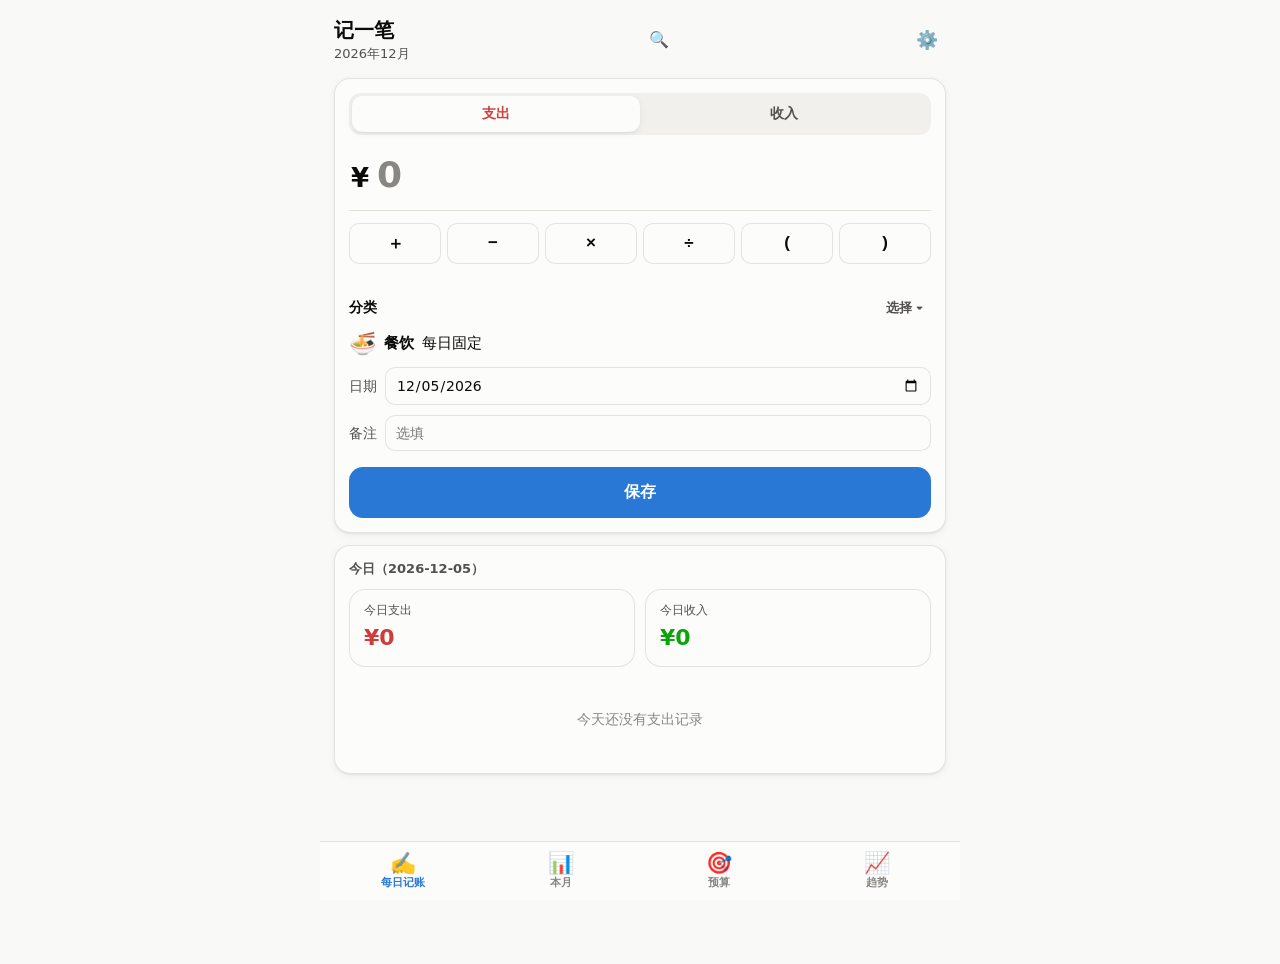
==== index.html @ 4b951765 "记账页显示今日总支出+支出分类，移除月度明细 - 记账页下方改为「今日」卡片：今日支出/收入合计 + 支出分类（按金额降序） - 移除本月明细列表（需要时可搜索历史记录）  Co-Authored-B" ====
<!DOCTYPE html>
<html lang="zh-CN">
<head>
<meta charset="utf-8">
<meta name="viewport" content="width=device-width, initial-scale=1, viewport-fit=cover, user-scalable=no">
<meta name="theme-color" content="#f9f9f7">
<meta name="apple-mobile-web-app-capable" content="yes">
<meta name="apple-mobile-web-app-status-bar-style" content="default">
<meta name="apple-mobile-web-app-title" content="收支账本">
<link rel="apple-touch-icon" href="apple-touch-icon.png">
<link rel="icon" type="image/png" href="apple-touch-icon.png">
<title>我的收支账本</title>
<style>
:root{
  color-scheme: light;
  /* 应用界面色 */
  --page:#f9f9f7; --surface:#fcfcfb; --surface-2:#f1f0ec;
  --ink:#0b0b0b; --ink-2:#52514e; --muted:#898781;
  --line:#e1e0d9; --border:rgba(11,11,11,.10);
  /* 可视化角色（dataviz 参考盘） */
  --s1:#2a78d6; --s2:#eb6834; --s3:#1baf7a; --s4:#eda100;
  --s5:#e87ba4; --s6:#008300; --s7:#4a3aa7; --s8:#e34948;
  --seq100:#cde2fb; --seq250:#86b6ef; --seq400:#3987e5; --seq450:#2a78d6; --seq500:#256abf; --seq550:#1c5cab;
  --good:#0ca30c; --warn:#fab219; --serious:#ec835a; --critical:#d03b3b;
  --income:#0ca30c; --expense:#d03b3b;
  --brand:#2a78d6; --brand-ink:#ffffff;
  --success-text:#006300;
  --grid:#e1e0d9; --baseline:#c3c2b7;
  --shadow:0 1px 2px rgba(11,11,11,.06),0 2px 8px rgba(11,11,11,.05);
  --radius:16px;
}
@media (prefers-color-scheme: dark){
  :root{
    color-scheme: dark;
    --page:#0d0d0d; --surface:#1a1a19; --surface-2:#242422;
    --ink:#ffffff; --ink-2:#c3c2b7; --muted:#898781;
    --line:#2c2c2a; --border:rgba(255,255,255,.10);
    --s1:#3987e5; --s2:#d95926; --s3:#199e70; --s4:#c98500;
    --s5:#d55181; --s6:#008300; --s7:#9085e9; --s8:#e66767;
    --seq400:#3987e5; --seq450:#3987e5;
    --income:#0ca30c; --expense:#e66767;
    --brand:#3987e5;
    --success-text:#0ca30c;
    --grid:#2c2c2a; --baseline:#383835;
    --shadow:0 1px 2px rgba(0,0,0,.4),0 2px 8px rgba(0,0,0,.3);
  }
}
*{box-sizing:border-box;-webkit-tap-highlight-color:transparent}
html,body{margin:0;padding:0}
body{
  font-family:system-ui,-apple-system,"Segoe UI","PingFang SC","Microsoft YaHei",sans-serif;
  background:var(--page); color:var(--ink);
  font-size:15px; line-height:1.45;
  -webkit-font-smoothing:antialiased;
}
#app{max-width:640px;margin:0 auto;padding-bottom:calc(64px + env(safe-area-inset-bottom));}
main#view{padding:16px 14px 24px;min-height:100vh}
.hidden{display:none!important}

/* ===== 顶栏 ===== */
.topbar{display:flex;align-items:center;justify-content:space-between;margin-bottom:14px}
.topbar h1{font-size:20px;font-weight:700;margin:0}
.topbar .sub{font-size:13px;color:var(--ink-2)}
.btn{appearance:none;border:none;border-radius:12px;padding:10px 14px;font-size:14px;font-weight:600;
  background:var(--surface-2);color:var(--ink);cursor:pointer}
.btn:active{opacity:.7}
.btn.primary{background:var(--brand);color:var(--brand-ink)}
.btn.ghost{background:transparent;color:var(--ink-2)}
.btn.danger{background:transparent;color:var(--critical)}
.btn.sm{padding:6px 10px;font-size:13px;border-radius:10px}

/* ===== 卡片 ===== */
.card{background:var(--surface);border:1px solid var(--border);border-radius:var(--radius);
  padding:14px;margin-bottom:12px;box-shadow:var(--shadow)}
.card h3{font-size:13px;font-weight:600;color:var(--ink-2);margin:0 0 10px;text-transform:none}

/* ===== 记账表单 ===== */
.seg{display:flex;background:var(--surface-2);border-radius:12px;padding:3px;margin-bottom:12px}
.seg button{flex:1;border:none;background:transparent;padding:9px;border-radius:10px;font-size:14px;font-weight:600;color:var(--ink-2);cursor:pointer}
.seg button.on{background:var(--surface);color:var(--ink);box-shadow:var(--shadow)}
.seg button.on.expense{color:var(--expense)}
.seg button.on.income{color:var(--income)}
.amount-wrap{display:flex;align-items:baseline;gap:6px;padding:6px 2px 12px;border-bottom:1px solid var(--line);margin-bottom:12px}
.amount-wrap .cur{font-size:26px;font-weight:700}
#amount{flex:1;border:none;background:transparent;font-size:36px;font-weight:700;font-family:inherit;color:var(--ink);outline:none;width:100%;min-width:0}
#amount::placeholder{color:var(--muted)}
.calc-row{display:flex;gap:6px;margin-bottom:8px}
.calc-op{flex:1;padding:8px;font-size:17px;font-weight:700;border:1px solid var(--border);border-radius:10px;background:var(--surface);color:var(--ink);cursor:pointer}
.calc-op:active{background:var(--surface-2)}
#amountPreview{font-size:13px;color:var(--good);font-weight:600;min-height:18px;margin:-4px 0 10px}
.cat-grid{display:grid;grid-template-columns:repeat(4,1fr);gap:8px;margin-bottom:12px}
.cat{display:flex;flex-direction:column;align-items:center;gap:4px;padding:10px 4px;border-radius:12px;
  border:1px solid var(--border);background:var(--surface);cursor:pointer}
.cat .ico{font-size:22px}
.cat .nm{font-size:12px;color:var(--ink-2)}
.cat.on{border-color:var(--brand);background:var(--brand);color:#fff}
.cat.on .nm{color:#fff}
.cat .badge{font-size:10px;color:var(--muted)}
.cat.on .badge{color:rgba(255,255,255,.8)}
.cat-scroll{display:flex;gap:8px;overflow-x:auto;-webkit-overflow-scrolling:touch;padding:6px 2px;margin-bottom:6px;scrollbar-width:none}
.cat-scroll::-webkit-scrollbar{display:none}
.chip{flex:0 0 auto;display:flex;flex-direction:column;align-items:center;gap:2px;padding:8px 12px;border-radius:12px;border:1px solid var(--border);background:var(--surface);cursor:pointer;min-width:56px}
.chip .ico{font-size:20px}
.chip .nm{font-size:11px;color:var(--ink-2);white-space:nowrap}
.chip.on{border-color:var(--brand);background:var(--brand);color:#fff}
.chip.on .nm{color:#fff}
.field{display:flex;align-items:center;gap:8px;margin-bottom:10px;font-size:14px;color:var(--ink-2)}
.field input[type=date]{flex:1;border:1px solid var(--border);background:var(--surface);color:var(--ink);
  border-radius:10px;padding:9px 10px;font-size:14px;font-family:inherit}
.field input[type=text]{flex:1;border:1px solid var(--border);background:var(--surface);color:var(--ink);
  border-radius:10px;padding:9px 10px;font-size:14px;font-family:inherit}
.save-btn{width:100%;padding:15px;font-size:16px;font-weight:700;border:none;border-radius:14px;
  background:var(--brand);color:var(--brand-ink);cursor:pointer;margin-top:6px}
.save-btn:active{opacity:.85}

/* ===== 底部导航 ===== */
#tabbar{position:fixed;left:0;right:0;bottom:0;max-width:640px;margin:0 auto;
  display:flex;background:var(--surface);border-top:1px solid var(--border);
  padding:6px 4px calc(6px + env(safe-area-inset-bottom))}
#tabbar button{flex:1;background:none;border:none;color:var(--muted);font-size:11px;font-weight:600;
  display:flex;flex-direction:column;align-items:center;gap:2px;padding:4px 0;cursor:pointer}
#tabbar button .ti{font-size:21px;line-height:1}
#tabbar button.on{color:var(--brand)}

/* ===== 汇总磁贴 ===== */
.tiles{display:grid;grid-template-columns:1fr 1fr;gap:10px;margin-bottom:12px}
.tile{background:var(--surface);border:1px solid var(--border);border-radius:var(--radius);padding:12px 14px}
.tile .lb{font-size:12px;color:var(--ink-2)}
.tile .vl{font-size:22px;font-weight:700;margin-top:2px;font-variant-numeric:tabular-nums}
.tile .dl{font-size:11px;color:var(--muted);margin-top:2px}
.vl.income{color:var(--income)} .vl.expense{color:var(--expense)} .vl.brand{color:var(--brand)}

/* ===== 列表 ===== */
.row{display:flex;align-items:center;gap:10px;padding:10px 2px;border-bottom:1px solid var(--line)}
.row:last-child{border-bottom:none}
.row .ico{font-size:20px;width:28px;text-align:center}
.row .mid{flex:1;min-width:0}
.row .nm{font-size:14px;font-weight:600}
.row .sub{font-size:11px;color:var(--muted)}
.row .amt{font-size:15px;font-weight:700;font-variant-numeric:tabular-nums}
.amt.in{color:var(--income)} .amt.out{color:var(--expense)}
.row .badge{font-size:10px;padding:1px 6px;border-radius:6px;border:1px solid var(--border);color:var(--muted)}
.empty{text-align:center;color:var(--muted);padding:30px 10px;font-size:14px}

/* ===== 预算 ===== */
.budget-row{padding:10px 0;border-bottom:1px solid var(--line)}
.budget-row:last-child{border-bottom:none}
.br-top{display:flex;align-items:center;gap:6px;margin-bottom:6px}
.br-top .nm{font-weight:600;font-size:14px;flex:1}
.br-top input[type=number]{width:110px;border:1px solid var(--border);background:var(--surface);color:var(--ink);
  border-radius:8px;padding:6px 8px;font-size:14px;text-align:right;font-family:inherit}
.meter{height:8px;background:var(--surface-2);border-radius:6px;overflow:hidden;margin-top:6px}
.meter .fill{height:100%;border-radius:6px;background:var(--seq400);transition:width .3s}
.meter .fill.over{background:var(--critical)}
.meter .fill.warn{background:var(--warn)}
.br-meta{display:flex;justify-content:space-between;font-size:11px;color:var(--muted);margin-top:4px}
.budget-grid{display:grid;grid-template-columns:1fr 1fr;gap:10px}
.btile{background:var(--surface);border:1px solid var(--border);border-radius:12px;padding:10px 12px;cursor:pointer}
.btile:active{opacity:.8}
.btile .tn{font-size:13px;font-weight:600;margin-bottom:2px}
.btile .tv{font-size:15px;font-weight:700;font-variant-numeric:tabular-nums}
.btile .tv .b{font-size:11px;color:var(--muted);font-weight:400}
.btile .meter{margin-top:6px;height:6px}
.btile.over{border-color:var(--critical)}
.btile.over .tv{color:var(--critical)}
.btile.warn{border-color:var(--warn)}
.oo-list{display:flex;flex-direction:column;margin-top:2px}
.oo-row{display:flex;align-items:center;gap:8px;padding:6px 2px;border-bottom:1px solid var(--line);cursor:pointer}
.oo-row:last-child{border-bottom:none}
.oo-row .ico{font-size:16px;width:22px;text-align:center;flex-shrink:0}
.oo-row .nm{flex:1;font-size:13px;color:var(--ink-2);min-width:0;white-space:nowrap;overflow:hidden;text-overflow:ellipsis}
.oo-row .amt{font-size:13px;font-weight:700;font-variant-numeric:tabular-nums;color:var(--expense)}

/* ===== 图表 ===== */
.chart{margin:6px 0}
.legend{display:flex;flex-wrap:wrap;gap:8px;margin-top:8px}
.legend .lg{display:flex;align-items:center;gap:5px;font-size:12px;color:var(--ink-2);cursor:pointer;
  padding:4px 8px;border-radius:8px;border:1px solid var(--border)}
.legend .sw{width:10px;height:10px;border-radius:3px;flex-shrink:0}
.legend .lg.on{background:var(--surface-2)}
/* 圆环图图例：按性质分组、组内排序的醒目行 */
.legend.donut-lg{flex-direction:column;gap:6px;margin-top:14px;width:100%}
.legend.donut-lg .lg-head{display:flex;justify-content:space-between;align-items:baseline;font-size:12px;font-weight:700;color:var(--ink);margin-top:10px;padding-bottom:5px;border-bottom:1px solid var(--line)}
.legend.donut-lg .lg-head:first-child{margin-top:0}
.legend.donut-lg .lg-head span:last-child{font-weight:600;color:var(--muted);font-variant-numeric:tabular-nums}
.legend.donut-lg .lg{display:grid;grid-template-columns:12px 1fr auto;grid-template-rows:auto auto;column-gap:8px;row-gap:3px;align-items:center;padding:8px 10px;border-radius:10px;border:1px solid var(--border);background:var(--surface);cursor:pointer;color:var(--ink)}
.legend.donut-lg .lg .sw{grid-column:1;grid-row:1/span 2;width:10px;height:10px;border-radius:3px}
.legend.donut-lg .lg-nm{grid-column:2;grid-row:1;font-size:13px;font-weight:600;color:var(--ink);white-space:nowrap;overflow:hidden;text-overflow:ellipsis}
.legend.donut-lg .lg-amt{grid-column:3;grid-row:1;font-size:13px;font-weight:700;font-variant-numeric:tabular-nums;color:var(--ink)}
.legend.donut-lg .lg-bar{grid-column:2/span 2;grid-row:2;height:5px;background:var(--surface-2);border-radius:3px;overflow:hidden}
.legend.donut-lg .lg-bar i{display:block;height:100%;border-radius:3px}
.legend.donut-lg .lg.on{border-color:var(--brand);background:var(--surface-2)}
.donut-wrap{display:flex;flex-direction:column;align-items:center}
.donut-wrap svg{width:190px;height:190px}
.donut-center{font-size:22px;font-weight:700;fill:var(--ink)}
.donut-cap{font-size:10px;fill:var(--muted)}
svg text{font-family:inherit}
svg .axis{stroke:var(--baseline);stroke-width:1}
svg .tick{fill:var(--muted);font-size:10px}
svg .grid{stroke:var(--grid);stroke-width:1}
svg .bar-income{fill:var(--income)}
svg .bar-expense{fill:var(--expense)}

/* ===== 下月预算参考 ===== */
.ref-row{display:flex;align-items:center;gap:8px;padding:9px 0;border-bottom:1px solid var(--line)}
.ref-row:last-child{border-bottom:none}
.ref-row .nm{flex:1;font-size:14px}
.ref-row .v{font-variant-numeric:tabular-nums;font-size:13px;color:var(--ink-2)}
.ref-row .sug{font-weight:700;font-size:14px;color:var(--brand)}

/* ===== 提示/弹窗 ===== */
#toast{position:fixed;left:50%;bottom:calc(76px + env(safe-area-inset-bottom));transform:translateX(-50%);
  background:var(--ink);color:var(--page);padding:11px 16px;border-radius:12px;font-size:14px;font-weight:600;
  box-shadow:var(--shadow);z-index:60;max-width:90vw;display:flex;gap:12px;align-items:center;
  opacity:0;pointer-events:none;transition:opacity .2s}
#toast.show{opacity:1;pointer-events:auto}
#toast .act{color:var(--s4);font-weight:700;cursor:pointer;border:none;background:none;font-size:14px;padding:0}
#modal{position:fixed;inset:0;background:rgba(0,0,0,.45);z-index:80;display:none;align-items:center;justify-content:center;padding:20px}
#modal .box{background:var(--surface);border-radius:18px;padding:20px;width:100%;max-width:420px;max-height:80vh;overflow:auto}
#modal h3{margin:0 0 6px;font-size:17px}
#modal p{font-size:14px;color:var(--ink-2);margin:0 0 16px}
#modal .mrow{display:flex;gap:8px;justify-content:flex-end}

.banner{background:var(--surface);border:1px solid var(--warn);border-left:4px solid var(--warn);
  border-radius:12px;padding:12px 14px;margin-bottom:12px;font-size:13px;color:var(--ink)}
.banner b{color:var(--ink)}
.banner .acts{margin-top:8px;display:flex;gap:8px}
.section-title{font-size:13px;font-weight:700;color:var(--muted);margin:18px 0 6px;text-transform:none}
.kv{display:flex;justify-content:space-between;padding:9px 0;border-bottom:1px solid var(--line);font-size:14px}
.kv:last-child{border-bottom:none}
.kv .k{color:var(--ink-2)} .kv .v{font-weight:600;font-variant-numeric:tabular-nums}
.switch{display:flex;justify-content:space-between;align-items:center;padding:9px 0;border-bottom:1px solid var(--line);font-size:14px}
</style>
</head>
<body>
<div id="app">
  <main id="view"></main>
  <nav id="tabbar"></nav>
</div>
<div id="toast"></div>
<div id="modal"></div>

<script>
"use strict";
/* =========================================================================
 * 收支账本 —— 单文件本地记账（IndexedDB，无服务器/无广告/无联网）
 * 数据完全存于本机浏览器；支持一键导出/导入 JSON 备份。
 * 未来可架到本地小服务器实现"全自动写盘 + 历史版本"，数据无缝迁移。
 * ========================================================================= */

/* ---------------- 常量：可视化调色板（dataviz 参考盘，CVD 安全） ---------------- */
const CAT_COLORS = ["var(--s1)","var(--s2)","var(--s3)","var(--s4)","var(--s5)","var(--s6)","var(--s7)","var(--s8)"];

/* ---------------- 默认分类 ---------------- */
const DEFAULT_CATEGORIES = [
  // 收入
  {id:"inc_salary", type:"income", nature:"recurring", name:"工资", icon:"💰", sort:1},
  {id:"inc_bonus",  type:"income", nature:"recurring", name:"奖金/兼职", icon:"🎁", sort:2},
  {id:"inc_invest", type:"income", nature:"recurring", name:"理财收益", icon:"📈", sort:3},
  {id:"inc_other",  type:"income", nature:"recurring", name:"其他收入", icon:"➕", sort:4},
  // 支出-每日固定
  {id:"exp_food",  type:"expense", nature:"recurring", name:"餐饮", icon:"🍜", sort:10},
  {id:"exp_trans", type:"expense", nature:"recurring", name:"交通", icon:"🚌", sort:11},
  {id:"exp_daily", type:"expense", nature:"recurring", name:"日用", icon:"🧻", sort:12},
  {id:"exp_comm",  type:"expense", nature:"recurring", name:"通讯", icon:"📱", sort:13},
  {id:"exp_fun",   type:"expense", nature:"recurring", name:"娱乐", icon:"🎮", sort:14},
  {id:"exp_med",   type:"expense", nature:"recurring", name:"医疗", icon:"💊", sort:15},
  {id:"exp_edu",   type:"expense", nature:"recurring", name:"教育", icon:"📚", sort:16},
  // 支出-周期性（摊销）
  {id:"exp_rent",  type:"expense", nature:"periodic", periodMonths:2,  name:"房租", icon:"🏠", sort:20},
  {id:"exp_insur", type:"expense", nature:"periodic", periodMonths:12, name:"保险/物业", icon:"🛡️", sort:21},
  // 支出-偶发
  {id:"exp_shop",  type:"expense", nature:"oneoff", name:"大额购物(衣物)", icon:"🛍️", sort:30},
  {id:"exp_gift",  type:"expense", nature:"oneoff", name:"人情往来", icon:"🧧", sort:31},
  {id:"exp_travel",type:"expense", nature:"oneoff", name:"旅行", icon:"✈️", sort:32},
  {id:"exp_elec",  type:"expense", nature:"oneoff", name:"数码家电", icon:"💻", sort:33},
  {id:"exp_other", type:"expense", nature:"oneoff", name:"其他偶发", icon:"📦", sort:34},
];
const NATURE_LABEL = {recurring:"每日固定", periodic:"周期性", oneoff:"偶发"};
const INCOME_LABEL = {recurring:"稳定", periodic:"周期", oneoff:"偶发"};
function natureLabel(c){return (c&&c.type==='income'?INCOME_LABEL:NATURE_LABEL)[c.nature]||'';}
const DEFAULT_FIXED = {'乖乖':200, '房租':2450, '房屋杂费':200, '用餐':900, '食材':420, '日用品':200, '交通':160, '订阅费':180, '通讯':70, '零食':170};
const ARCHIVE_BEFORE = '2023-01'; // 2023年以前的数据算历史归档，不参与预算计算
const AMORTIZE_FROM = '2026-09'; // 2026-09 起，周期性支出的当月金额按摊销计算（周期内总金额/周期时长）

/* ---------------- 工具函数 ---------------- */
const $=s=>document.querySelector(s);
function esc(s){return String(s==null?"":s).replace(/[&<>"']/g,c=>({"&":"&amp;","<":"&lt;",">":"&gt;",'"':"&quot;","'":"&#39;"}[c]));}
function uid(){return (crypto.randomUUID?crypto.randomUUID():'id-'+Date.now().toString(36)+'-'+Math.random().toString(36).slice(2));}
function fmtMoney(n){
  n=Number(n||0); const neg=n<0; n=Math.abs(n);
  let s=n.toLocaleString('zh-CN',{minimumFractionDigits:2,maximumFractionDigits:2}).replace(/\.00$/,'');
  return (neg?'-':'')+'¥'+s;
}
function fmtNum(n){return Number(n||0).toLocaleString('zh-CN',{maximumFractionDigits:2});}
const pad=n=>String(n).padStart(2,'0');
function todayStr(){const d=new Date();return d.getFullYear()+'-'+pad(d.getMonth()+1)+'-'+pad(d.getDate());}
function monthStr(d){return d.getFullYear()+'-'+pad(d.getMonth()+1);}
const curMonth=()=>monthStr(new Date());
function shiftMonth(m,delta){const[y,mo]=m.split('-').map(Number);const d=new Date(y,mo-1+delta,1);return monthStr(d);}
function monthLabel(m){const[y,mo]=m.split('-').map(Number);return y+'年'+mo+'月';}
function toast(msg,actionLabel,actionFn){
  const t=$('#toast'); t.innerHTML='<span>'+esc(msg)+'</span>';
  if(actionLabel){const b=document.createElement('button');b.className='act';b.textContent=actionLabel;
    b.onclick=()=>{actionFn();hideToast();};t.appendChild(b);}
  t.classList.add('show');
  clearTimeout(t._h); t._h=setTimeout(hideToast, actionLabel?6000:2600);
}
function hideToast(){$('#toast').classList.remove('show');}
function modal(html){
  return new Promise(res=>{
    const m=$('#modal'); m.innerHTML='<div class="box">'+html+'</div>';
    m.onclick=e=>{if(e.target===m){m.style.display='none';res(null);}};
    m.style.display='flex';
    m._resolve=res;
  });
}
function closeModal(v){const m=$('#modal');m.style.display='none';if(m._resolve)m._resolve(v);}
function confirmDialog(title,text,okLabel='确定',danger=false){
  return modal(
    '<h3>'+esc(title)+'</h3><p>'+esc(text)+'</p>'+
    '<div class="mrow"><button class="btn" onclick="closeModal(false)">取消</button>'+
    '<button class="btn '+(danger?'danger':'primary')+'" onclick="closeModal(true)">'+esc(okLabel)+'</button></div>'
  );
}

/* ---------------- 数据层（IndexedDB） ---------------- */
const DB_NAME='shouzhi-zhangben', DB_VER=1;
let db;
function openDB(){return new Promise((res,rej)=>{
  const r=indexedDB.open(DB_NAME,DB_VER);
  r.onupgradeneeded=e=>{const d=e.target.result;
    if(!d.objectStoreNames.contains('main'))d.createObjectStore('main');
    if(!d.objectStoreNames.contains('backup'))d.createObjectStore('backup');};
  r.onsuccess=e=>{db=e.target.result;res(db);};
  r.onerror=e=>rej(e);
});}
function kvGet(store,key){return new Promise((res,rej)=>{
  const tx=db.transaction(store,'readonly').objectStore(store).get(key);
  tx.onsuccess=()=>res(tx.result); tx.onerror=e=>rej(e);});
}
function kvSet(store,key,val){return new Promise((res,rej)=>{
  const tx=db.transaction(store,'readwrite'); tx.objectStore(store).put(val,key);
  tx.oncomplete=()=>res(); tx.onerror=e=>rej(e);});
}
function kvDel(store,key){return new Promise((res,rej)=>{
  const tx=db.transaction(store,'readwrite'); tx.objectStore(store).delete(key);
  tx.oncomplete=()=>res(); tx.onerror=e=>rej(e);});
}

/* ---------------- 状态 ---------------- */
let state={
  categories:[],
  transactions:[],
  budgets:{},       // { '2026-10': { items:{catId:amount} } }
  meta:{ lastExportAt:null, remindDays:14 },
  view:'record',
  month:curMonth(),
  rec:{type:'expense',categoryId:null,amount:'',date:todayStr(),note:'',editId:null},
  statCat:null,     // 统计页下钻的分类 id
  catExpanded:false,
  catSearch:'',
  searchQuery:'',
};

/* ---------------- 持久化（主库 + 双副本） ---------------- */
let saveTimer=null;
function saveAll(){
  clearTimeout(saveTimer);
  saveTimer=setTimeout(async()=>{
    const tx=JSON.parse(JSON.stringify(state.transactions));
    const cats=JSON.parse(JSON.stringify(state.categories));
    const budgets=JSON.parse(JSON.stringify(state.budgets));
    const meta=JSON.parse(JSON.stringify(state.meta));
    await kvSet('main','transactions',tx);
    await kvSet('main','categories',cats);
    await kvSet('main','budgets',budgets);
    await kvSet('main','meta',meta);
    // 双副本（防主表损坏）
    await kvSet('backup','transactions',tx);
    await kvSet('backup','categories',cats);
    await kvSet('backup','budgets',budgets);
    await kvSet('backup','meta',meta);
  },150);
}

/* ---------------- 分类工具 ---------------- */
function catById(id){return state.categories.find(c=>c.id===id);}
function catsOf(type,nature){return state.categories.filter(c=>c.type===type&&(!nature||c.nature===nature)).sort((a,b)=>a.sort-b.sort);}
function activeCats(type,nature){return catsOf(type,nature).filter(c=>!c.retired);}
function budgetedCats(){return state.categories.filter(c=>c.type==='expense'&&c.nature!=='oneoff').sort((a,b)=>a.sort-b.sort);}
function oneoffCats(){return state.categories.filter(c=>c.type==='expense'&&c.nature==='oneoff').sort((a,b)=>a.sort-b.sort);}

/* ---------------- 聚合 ---------------- */
function txInMonth(m){return state.transactions.filter(t=>!t.deletedAt&&t.date&&t.date.startsWith(m));}
function sumOf(list,type){return list.filter(t=>t.type===type).reduce((s,t)=>s+Number(t.amount||0),0);}
function catSum(list,catId){return list.filter(t=>t.categoryId===catId).reduce((s,t)=>s+Number(t.amount||0),0);}
function monthIncome(m){return sumOf(txInMonth(m),'income');}
function effExpByCat(m,catId){
  const c=catById(catId);
  if(c&&c.nature==='periodic'&&m>=AMORTIZE_FROM)return periodicAvg(m,c);
  return monthExpenseByCat(m,catId);
}
function monthExpense(m){
  if(m<AMORTIZE_FROM)return sumOf(txInMonth(m),'expense');
  return state.categories.filter(c=>c.type==='expense').reduce((s,c)=>s+effExpByCat(m,c.id),0);
}
function monthExpenseByCat(m,catId){return catSum(txInMonth(m),catId);}
function monthDiff(a,b){const[y1,m1]=a.split('-').map(Number),[y2,m2]=b.split('-').map(Number);return (y2-y1)*12+(m2-m1);}
function periodicAvg(m,cat){
  // 动态摊销：每笔支出摊到「下一次同分类支出」之前；下次支出录入后自动重算
  const byMonth={};
  state.transactions.filter(t=>!t.deletedAt&&t.type==='expense'&&t.categoryId===cat.id).forEach(t=>{
    const mo=t.date.slice(0,7); byMonth[mo]=(byMonth[mo]||0)+Number(t.amount||0);
  });
  const months=Object.keys(byMonth).sort();
  let payMonth=null;
  for(const mo of months){ if(mo<=m) payMonth=mo; else break; }
  if(payMonth===null) return 0;
  const next=months[months.indexOf(payMonth)+1]||null;
  const span=Math.max(next?monthDiff(payMonth,next):(cat.periodMonths||1),1);
  if(monthDiff(payMonth,m)>=span) return 0; // 这笔的覆盖期已过
  return (byMonth[payMonth])/span;
}
function yearIncome(m){const y=m.split('-')[0];let s=0;state.transactions.forEach(t=>{if(!t.deletedAt&&t.type==='income'&&t.date.startsWith(y))s+=Number(t.amount||0);});return s;}
function yearExpense(m){const y=m.split('-')[0];let s=0;
  state.categories.filter(c=>c.type==='expense').forEach(c=>{
    for(let i=1;i<=12;i++){const mm=y+'-'+pad(i);
      s+=(c.nature==='periodic')?periodicAvg(mm,c):monthExpenseByCat(mm,c.id);
    }
  });
  return s;}

/* ---------------- 渲染分发 ---------------- */
function render(){
  renderTabbar();
  const v=$('#view');
  if(state.view==='record')renderRecord(v);
  else if(state.view==='month')renderMonth(v);
  else if(state.view==='budget')renderBudgetPage(v);
  else if(state.view==='trend')renderTrend(v);
  else if(state.view==='search')renderSearch(v);
  else if(state.view==='settings')renderSettings(v);
}
function renderTabbar(){
  const tabs=[['record','每日记账','✍️'],['month','本月','📊'],['budget','预算','🎯'],['trend','趋势','📈']];
  $('#tabbar').innerHTML=tabs.map(([k,n,i])=>'<button class="'+(state.view===k?'on':'')+'" onclick="go(\''+k+'\')"><span class="ti">'+i+'</span>'+n+'</button>').join('');
}
function go(k){state.view=k;state.statCat=null;render();window.scrollTo(0,0);}
function gearBtn(){return '<button class="btn sm ghost" style="padding:4px 8px;font-size:16px" onclick="go(\'search\')">🔍</button><button class="btn sm ghost" style="padding:4px 8px;font-size:18px" onclick="go(\'settings\')">⚙️</button>';}

/* =========================================================================
 * 记账页
 * ========================================================================= */
function renderRecord(v){
  const rec=state.rec;
  const cats=activeCats(rec.type);
  if(!rec.categoryId && cats[0])rec.categoryId=cats[0].id;
  const editing=!!rec.editId;
  const selectedCat=cats.find(c=>c.id===rec.categoryId);
  v.innerHTML=
    '<div class="topbar"><div><h1>'+(editing?'编辑记录':'记一笔')+'</h1><div class="sub">'+monthLabel(curMonth())+'</div></div>'+gearBtn()+'</div>'+
    '<div class="card">'+
      '<div class="seg">'+
        '<button class="'+(rec.type==='expense'?'on expense':'')+'" onclick="setRecType(\'expense\')">支出</button>'+
        '<button class="'+(rec.type==='income'?'on income':'')+'" onclick="setRecType(\'income\')">收入</button>'+
      '</div>'+
      '<div class="amount-wrap"><span class="cur">¥</span><input id="amount" type="text" inputmode="decimal" placeholder="0" value="'+esc(rec.amount)+'" oninput="state.rec.amount=this.value;renderAmountPreview()"></div>'+
      '<div class="calc-row">'+
        '<button type="button" class="calc-op" onclick="insertOp(\'+\')">＋</button>'+
        '<button type="button" class="calc-op" onclick="insertOp(\'-\')">−</button>'+
        '<button type="button" class="calc-op" onclick="insertOp(\'*\')">×</button>'+
        '<button type="button" class="calc-op" onclick="insertOp(\'/\')">÷</button>'+
        '<button type="button" class="calc-op" onclick="insertOp(\'(\')">(</button>'+
        '<button type="button" class="calc-op" onclick="insertOp(\')\')">)</button>'+
      '</div>'+
      '<div id="amountPreview"></div>'+
      '<div class="field" style="justify-content:space-between;margin-bottom:6px"><span style="font-weight:600;color:var(--ink)">分类</span>'+
        '<button class="btn sm ghost" style="padding:3px 8px" onclick="toggleCat()">'+(state.catExpanded?'收起 ▴':'选择 ▾')+'</button></div>'+
      (state.catExpanded
        ? '<div class="field" style="margin-bottom:4px"><input type="text" placeholder="搜索分类..." value="'+esc(state.catSearch||'')+'" oninput="state.catSearch=this.value;renderCatGrid()" style="flex:1;border:1px solid var(--border);border-radius:10px;padding:8px 10px;background:var(--surface);color:var(--ink);font-size:14px"></div>'+
          '<div id="catGrid">'+catGridHTML(cats)+'</div>'
        : '<div style="display:flex;align-items:center;gap:8px;padding:2px 0 8px">'+
            '<span style="font-size:22px">'+(selectedCat?selectedCat.icon:'❓')+'</span>'+
            '<span style="font-weight:600;font-size:15px">'+(selectedCat?esc(selectedCat.name):'请选择分类')+'</span>'+
            '<span class="badge">'+(selectedCat?natureLabel(selectedCat):'')+'</span>'+
          '</div>')+
      '<div class="field"><span>日期</span><input type="date" value="'+esc(rec.date)+'" onchange="state.rec.date=this.value"></div>'+
      '<div class="field"><span>备注</span><input type="text" placeholder="选填" value="'+esc(rec.note)+'" oninput="state.rec.note=this.value"></div>'+
      '<button class="save-btn" onclick="saveTx()">'+(editing?'保存修改':'保存')+'</button>'+
      (editing?'<button class="btn danger" style="width:100%;margin-top:8px" onclick="delTx()">删除这条</button>':'')+
    '</div>'+
    renderTodaySummary();
}

function setRecType(t){state.rec.type=t;state.rec.categoryId=(activeCats(t)[0]||{}).id;state.rec.editId=null;render();}
function pickCat(id){state.rec.categoryId=id;state.catExpanded=false;state.catSearch='';render();}
function toggleCat(){state.catExpanded=!state.catExpanded;if(!state.catExpanded)state.catSearch='';render();}
function catCell(c,compact){
  const on=state.rec.categoryId===c.id?' on':'';
  if(compact)return '<div class="chip'+on+'" onclick="pickCat(\''+c.id+'\')"><span class="ico">'+c.icon+'</span><span class="nm">'+esc(c.name)+'</span></div>';
  return '<div class="cat'+on+'" onclick="pickCat(\''+c.id+'\')"><span class="ico">'+c.icon+'</span><span class="nm">'+esc(c.name)+'</span><span class="badge">'+natureLabel(c)+'</span></div>';
}
function catGridHTML(cats){
  const isIncome=state.rec.type==='income';
  const groups=isIncome
    ? [['recurring','稳定'],['periodic','周期'],['oneoff','偶发']]
    : [['recurring','每日固定'],['periodic','周期'],['oneoff','偶发']];
  let html='';
  groups.forEach(([nature,label])=>{
    const g=cats.filter(c=>c.nature===nature);
    if(!g.length)return;
    html+='<div class="section-title" style="margin:8px 0 4px;font-size:11px">'+label+'</div>'+
      '<div class="cat-grid" style="margin-bottom:6px">'+g.map(c=>catCell(c,false)).join('')+'</div>';
  });
  if(!cats.length)html+='<div class="empty" style="padding:12px">无匹配分类</div>';
  return html;
}
function renderCatGrid(){
  const el=document.getElementById('catGrid'); if(!el)return;
  const q=(state.catSearch||'').trim();
  const cats=activeCats(state.rec.type).filter(c=>!q||c.name.includes(q));
  el.innerHTML=catGridHTML(cats);
}

function calcExpr(s){
  const str=String(s==null?'':s).trim();
  if(!str)return null;
  if(!/^[0-9+\-*/().\s]+$/.test(str))return null;
  try{
    const v=Function('"use strict";return('+str+')')();
    return (typeof v==='number'&&isFinite(v))?v:null;
  }catch(e){return null;}
}
function insertOp(op){
  const el=document.getElementById('amount');
  if(!el)return;
  const pos=(el.selectionStart!=null?el.selectionStart:el.value.length);
  el.value=el.value.slice(0,pos)+op+el.value.slice(pos);
  state.rec.amount=el.value;
  renderAmountPreview();
  el.focus();
}
function renderAmountPreview(){
  const el=document.getElementById('amountPreview');
  if(!el)return;
  const s=(state.rec.amount||'').trim();
  const v=calcExpr(s);
  el.innerHTML=(v!==null&&/[+\-*/]/.test(s))?'= ¥'+fmtMoney(v):'';
}
function saveTx(){
  const amt=calcExpr(state.rec.amount);
  if(!amt||amt<=0){toast('请输入金额');return;}
  if(!state.rec.categoryId){toast('请选择分类');return;}
  if(!state.rec.date){toast('请选择日期');return;}
  if(state.rec.editId){
    const t=state.transactions.find(x=>x.id===state.rec.editId);
    if(t){t.type=state.rec.type;t.categoryId=state.rec.categoryId;t.amount=amt;t.date=state.rec.date;t.note=state.rec.note.trim();t.updatedAt=Date.now();}
    toast('已保存');
  }else{
    state.transactions.push({id:uid(),type:state.rec.type,categoryId:state.rec.categoryId,amount:amt,date:state.rec.date,note:state.rec.note.trim(),createdAt:Date.now(),updatedAt:Date.now(),deletedAt:null});
    toast('已记录 '+fmtMoney(amt));
  }
  state.rec={type:state.rec.type,categoryId:state.rec.categoryId,amount:'',date:todayStr(),note:'',editId:null};
  saveAll();render();
}

function editTx(id){
  const t=state.transactions.find(x=>x.id===id);
  if(!t)return;
  state.rec={type:t.type,categoryId:t.categoryId,amount:String(t.amount),date:t.date,note:t.note||'',editId:id};
  state.view='record';render();window.scrollTo(0,0);
}

async function delTx(){
  const id=state.rec.editId;
  if(!id)return;
  const ok=await confirmDialog('删除这条记录','确定删除？可在"设置 → 回收站"中恢复。','删除',true);
  if(!ok)return;
  const t=state.transactions.find(x=>x.id===id);
  if(t){t.deletedAt=Date.now();}
  state.rec={type:'expense',categoryId:(catsOf('expense')[0]||{}).id,amount:'',date:todayStr(),note:'',editId:null};
  saveAll();render();
  toast('已删除','撤销',()=>{t.deletedAt=null;saveAll();render();toast('已恢复');});
}

function renderTodaySummary(){
  const today=todayStr();
  const txs=state.transactions.filter(t=>!t.deletedAt&&t.date===today);
  const exp=txs.filter(t=>t.type==='expense');
  const inc=txs.filter(t=>t.type==='income');
  const byCat={};
  exp.forEach(t=>{byCat[t.categoryId]=(byCat[t.categoryId]||0)+Number(t.amount||0);});
  const items=Object.entries(byCat).map(([cid,val])=>{const c=catById(cid);return{c,val};}).sort((a,b)=>b.val-a.val);
  let html='<div class="card"><h3>今日（'+today+'）</h3>'+
    '<div class="tiles">'+
      '<div class="tile"><div class="lb">今日支出</div><div class="vl expense">'+fmtMoney(sumOf(exp,'expense'))+'</div></div>'+
      '<div class="tile"><div class="lb">今日收入</div><div class="vl income">'+fmtMoney(sumOf(inc,'income'))+'</div></div>'+
    '</div>';
  if(!items.length){
    html+='<div class="empty">今天还没有支出记录</div>';
  }else{
    html+='<div class="section-title" style="margin-top:4px">支出分类</div>';
    html+=items.map(({c,val})=>'<div class="row">'+
      '<span class="ico">'+(c?c.icon:'❓')+'</span>'+
      '<div class="mid"><div class="nm">'+(c?esc(c.name):'未知')+'</div></div>'+
      '<div class="amt out">-'+fmtMoney(val)+'</div>'+
    '</div>').join('');
  }
  html+='</div>';
  return html;
}

/* =========================================================================
 * 本月页（当月收支统计 + 预算）
 * ========================================================================= */
function renderMonth(v){
  const m=state.month;
  const inc=monthIncome(m), exp=monthExpense(m), bal=inc-exp;
  const oneoffSum=oneoffCats().reduce((s,c)=>s+monthExpenseByCat(m,c.id),0);
  v.innerHTML=
    '<div class="topbar"><div><h1>本月</h1><div class="sub">'+monthLabel(m)+'</div></div>'+
    '<div style="display:flex;gap:6px;align-items:center">'+
      '<button class="btn sm" onclick="shiftStat(-1)">‹</button>'+
      (m===curMonth()?'':'<button class="btn sm" onclick="shiftStat(1)">›</button>')+
      gearBtn()+
    '</div></div>'+

    '<div class="tiles">'+
      '<div class="tile"><div class="lb">本月收入</div><div class="vl income">'+fmtMoney(inc)+'</div></div>'+
      '<div class="tile"><div class="lb">本月支出</div><div class="vl expense">'+fmtMoney(exp)+'</div></div>'+
    '</div>'+
    '<div class="tiles">'+
      '<div class="tile"><div class="lb">本月结余</div><div class="vl '+(bal>=0?'income':'expense')+'">'+fmtMoney(bal)+'</div></div>'+
      '<div class="tile"><div class="lb">偶发支出</div><div class="vl expense">'+fmtMoney(oneoffSum)+'</div><div class="dl">不摊入预算</div></div>'+
    '</div>'+

    '<div class="card"><h3>收入分类 · 点色块看明细</h3><div id="incomeDonut"></div></div>'+
    '<div class="card"><h3>支出分类 · 点色块看明细</h3><div id="donut"></div></div>';

  renderMonthIncomeDonut();
  renderMonthDonut();
}
function shiftStat(d){state.month=shiftMonth(state.month,d);state.statCat=null;render();}

/* =========================================================================
 * 趋势页（近半年趋势 + 年度统计）
 * ========================================================================= */
function renderTrend(v){
  const m=state.month, y=m.split('-')[0];
  const yInc=yearIncome(m), yExp=yearExpense(m);
  v.innerHTML=
    '<div class="topbar"><div><h1>趋势</h1><div class="sub">'+y+'年</div></div>'+gearBtn()+'</div>'+
    '<div class="card"><h3>近 6 个月收支趋势</h3><div id="bars"></div></div>'+
    '<div class="card"><h3>年度收支统计（'+y+'年）</h3>'+
      '<div class="tiles">'+
        '<div class="tile"><div class="lb">年度收入</div><div class="vl income">'+fmtMoney(yInc)+'</div></div>'+
        '<div class="tile"><div class="lb">年度支出</div><div class="vl expense">'+fmtMoney(yExp)+'</div></div>'+
      '</div>'+
      '<div class="tile" style="margin-bottom:10px"><div class="lb">年度结余</div><div class="vl '+(yInc-yExp>=0?'income':'expense')+'">'+fmtMoney(yInc-yExp)+'</div></div>'+
      '<div class="section-title" style="margin:14px 0 4px">收入分类</div><div id="annualIncomeDonut"></div>'+
      '<div class="section-title" style="margin:14px 0 4px">支出分类</div><div id="annualDonut"></div>'+
    '</div>';
  renderBars();
  renderAnnualIncomeDonut();
  renderAnnualDonut();
}

/* ---------------- 环形图（点色块看明细） ---------------- */
function donutSVG(items, total, centerLabel){
  const size=200,th=26,r=(size-th)/2,C=2*Math.PI*r,gap=items.length>18?1:2.5,cx=size/2,cy=size/2;
  let off=0,segs='';
  items.forEach((it,i)=>{
    const len=it.value/total*C, dash=Math.max(len-gap,0.8);
    segs+='<circle cx="'+cx+'" cy="'+cy+'" r="'+r+'" fill="none" stroke="'+it.color+'" stroke-width="'+th+'" '+
      'stroke-dasharray="'+dash+' '+(C-dash)+'" stroke-dashoffset="'+(-off)+'" data-i="'+i+'" style="cursor:pointer"></circle>';
    off+=len;
  });
  return '<div class="donut-wrap"><svg viewBox="0 0 '+size+' '+size+'">'+
    '<g transform="rotate(-90 '+cx+' '+cy+')">'+segs+'</g>'+
    '<text x="'+cx+'" y="'+cy+'" text-anchor="middle" class="donut-center">'+fmtMoney(total)+'</text>'+
    '<text x="'+cx+'" y="'+(cy+14)+'" text-anchor="middle" class="donut-cap">'+centerLabel+'</text></svg>'+
    '<div class="legend donut-lg">'+donutLegend(items)+'</div></div>';
}
function donutLegend(items){
  // items 已按性质→金额降序排好；这里按性质分组渲染，组内保持金额降序
  const type=(items[0]&&items[0].type)||'expense';
  const groups=[['recurring',type==='income'?'稳定':'固定'],['periodic','周期'],['oneoff','偶发']];
  let html='';
  groups.forEach(([nat,label])=>{
    const idx=[];items.forEach((it,i)=>{if(it.nature===nat)idx.push(i);});
    if(!idx.length)return;
    const gSum=idx.reduce((s,i)=>s+items[i].value,0);
    html+='<div class="lg-head"><span>'+label+'</span><span>'+fmtNum(gSum)+'</span></div>';
    idx.forEach(i=>{
      const it=items[i];
      const pct=gSum>0?Math.round(it.value/gSum*100):0;
      html+='<div class="lg" data-i="'+i+'" style="cursor:pointer">'+
        '<span class="sw" style="background:'+it.color+'"></span>'+
        '<span class="lg-nm">'+it.icon+' '+esc(it.name)+'</span>'+
        '<span class="lg-amt">'+fmtNum(it.value)+'</span>'+
        '<span class="lg-bar"><i style="width:'+Math.max(pct,2)+'%;background:'+it.color+'"></i></span>'+
      '</div>';
    });
  });
  return html;
}
function bindDonutTap(el, items, onTap){
  el.querySelectorAll('[data-i]').forEach(n=>{
    n.addEventListener('click',()=>{
      const i=parseInt(n.dataset.i);
      el.querySelectorAll('.lg').forEach((lg,j)=>lg.classList.toggle('on',j===i));
      onTap(items[i]);
    });
  });
}
function aggregateByCat(txs){
  const by={};txs.forEach(t=>{by[t.categoryId]=(by[t.categoryId]||0)+Number(t.amount||0);});
  let items=Object.entries(by).map(([cid,val])=>{const c=catById(cid);return{id:cid,name:c?c.name:cid,value:val,type:c?c.type:'expense',nature:c?c.nature:'oneoff',icon:c?c.icon:'❓'};});
  const natureOrder={recurring:0,periodic:1,oneoff:2};
  items.sort((a,b)=>(natureOrder[a.nature]-natureOrder[b.nature])||(b.value-a.value));
  // 先按性质分组（收入:稳定/周期/偶发，支出:固定/周期/偶发），组内按金额降序；颜色用黄金角均匀取色
  return items.map((it,i)=>({...it,color:'hsl('+Math.round((i*137.508)%360)+', 60%, 46%)'}));
}
function natureShort(type,nature){return (type==='income'?INCOME_LABEL:NATURE_LABEL)[nature]||'';}
function renderMonthDonut(){
  const el=$('#donut'); if(!el)return;
  const m=state.month;
  const txs=txInMonth(m).filter(t=>t.type==='expense');
  const shown=[];
  state.categories.filter(c=>c.type==='expense').forEach(c=>{
    const v=effExpByCat(m,c.id);
    if(v>0)shown.push({id:c.id,name:c.name,value:v,type:'expense',nature:c.nature,icon:c.icon});
  });
  const natureOrder={recurring:0,periodic:1,oneoff:2};
  shown.sort((a,b)=>(natureOrder[a.nature]-natureOrder[b.nature])||(b.value-a.value));
  shown.forEach((it,i)=>it.color='hsl('+Math.round((i*137.508)%360)+', 60%, 46%)');
  if(!shown.length){el.innerHTML='<div class="empty">本月暂无支出</div>';return;}
  const total=shown.reduce((s,x)=>s+x.value,0);
  el.innerHTML=donutSVG(shown,total,'本月支出');
  bindDonutTap(el, shown, it=>{
    const c=catById(it.id);
    const list=(c&&c.nature==='periodic')?state.transactions.filter(t=>!t.deletedAt&&t.type==='expense'&&t.categoryId===it.id):txs;
    showTxDetail(it, list);
  });
}
function yearExpenseItems(y){
  const items=[];
  state.categories.filter(c=>c.type==='expense').forEach(c=>{
    let v=0;
    for(let i=1;i<=12;i++){const mm=y+'-'+pad(i);
      v+=(c.nature==='periodic')?periodicAvg(mm,c):monthExpenseByCat(mm,c.id);
    }
    if(v>0)items.push({id:c.id,name:c.name,value:v,type:'expense',nature:c.nature,icon:c.icon});
  });
  const natureOrder={recurring:0,periodic:1,oneoff:2};
  items.sort((a,b)=>(natureOrder[a.nature]-natureOrder[b.nature])||(b.value-a.value));
  return items.map((it,i)=>({...it,color:'hsl('+Math.round((i*137.508)%360)+', 60%, 46%)'}));
}
function renderAnnualDonut(){
  const el=$('#annualDonut'); if(!el)return;
  const y=state.month.split('-')[0];
  const txs=state.transactions.filter(t=>!t.deletedAt&&t.type==='expense'&&t.date.startsWith(y));
  const shown=yearExpenseItems(y);
  if(!shown.length){el.innerHTML='<div class="empty">本年度暂无支出</div>';return;}
  const total=shown.reduce((s,x)=>s+x.value,0);
  el.innerHTML=donutSVG(shown,total,'年度支出');
  bindDonutTap(el, shown, it=>{
    const c=catById(it.id);
    const list=(c&&c.nature==='periodic')?state.transactions.filter(t=>!t.deletedAt&&t.type==='expense'&&t.categoryId===it.id):txs;
    showTxDetail(it, list);
  });
}
function renderMonthIncomeDonut(){
  const el=$('#incomeDonut'); if(!el)return;
  const txs=txInMonth(state.month).filter(t=>t.type==='income');
  if(!txs.length){el.innerHTML='<div class="empty">本月暂无收入</div>';return;}
  const shown=aggregateByCat(txs);
  const total=shown.reduce((s,x)=>s+x.value,0);
  el.innerHTML=donutSVG(shown,total,'本月收入');
  bindDonutTap(el, shown, it=>showTxDetail(it, txs));
}
function renderAnnualIncomeDonut(){
  const el=$('#annualIncomeDonut'); if(!el)return;
  const y=state.month.split('-')[0];
  const txs=state.transactions.filter(t=>!t.deletedAt&&t.type==='income'&&t.date.startsWith(y));
  if(!txs.length){el.innerHTML='<div class="empty">本年度暂无收入</div>';return;}
  const shown=aggregateByCat(txs);
  const total=shown.reduce((s,x)=>s+x.value,0);
  el.innerHTML=donutSVG(shown,total,'年度收入');
  bindDonutTap(el, shown, it=>showTxDetail(it, txs));
}
function showTxDetail(it, allTxs){
  if(!it)return;
  const isInc=it.type==='income';
  const list=allTxs.filter(t=>t.categoryId===it.id).sort((a,b)=>(b.date+a.createdAt).localeCompare(a.date+a.createdAt)).slice(0,200);
  const total=list.reduce((s,t)=>s+Number(t.amount||0),0);
  modal('<h3>'+esc(it.name)+'</h3><p>共 '+list.length+' 笔 · 合计 '+fmtMoney(total)+'</p>'+
    (list.length?list.map(t=>'<div class="row"><div class="mid"><div class="nm">'+esc(t.date)+'</div><div class="sub">'+(t.note?esc(t.note):'')+'</div></div><div class="amt '+(isInc?'in':'out')+'">'+(isInc?'+':'-')+fmtMoney(t.amount)+'</div></div>').join(''):'<div class="empty">无记录</div>')+
    '<div class="mrow"><button class="btn" onclick="closeModal(null)">关闭</button></div>');
}

/* =========================================================================
 * 图表：近6个月收入 vs 支出（分组柱状）
 * ========================================================================= */
function renderBars(){
  const el=$('#bars');if(!el)return;
  const labels=[],inc=[],exp=[];
  for(let i=5;i>=0;i--){const mm=shiftMonth(state.month,-i);labels.push(mm.slice(2).replace('-','/')+'月');inc.push(monthIncome(mm));exp.push(monthExpense(mm));}
  const totalData=inc.reduce((s,x)=>s+x,0)+exp.reduce((s,x)=>s+x,0);
  if(totalData===0){el.innerHTML='<div class="empty">暂无收支数据</div>';return;}
  const max=Math.max(1,...inc,...exp);
  const W=340,H=170,padL=44,padB=22,padT=12,padR=8;
  const plotW=W-padL-padR, plotH=H-padT-padB;
  const group=plotW/labels.length, barW=Math.min(24,(group-14)/2);
  let g='',ticks='';
  const niceMax=niceCeil(max);
  for(let k=0;k<=4;k++){const v=niceMax*k/4, y=padT+plotH-v/niceMax*plotH;
    ticks+='<line class="grid" x1="'+padL+'" y1="'+y+'" x2="'+(W-padR)+'" y2="'+y+'"></line>';
    ticks+='<text class="tick" x="'+(padL-6)+'" y="'+(y+3)+'" text-anchor="end">'+fmtNum(v)+'</text>';}
  labels.forEach((lb,i)=>{
    const gx=padL+i*group+group/2;
    const hi=inc[i]/niceMax*plotH, he=exp[i]/niceMax*plotH;
    const bx1=gx-barW-1, bx2=gx+1;
    g+='<rect class="bar-income" x="'+bx1+'" y="'+(padT+plotH-hi)+'" width="'+barW+'" height="'+hi+'" rx="3"></rect>';
    g+='<rect class="bar-expense" x="'+bx2+'" y="'+(padT+plotH-he)+'" width="'+barW+'" height="'+he+'" rx="3"></rect>';
    g+='<text class="tick" x="'+gx+'" y="'+(H-6)+'" text-anchor="middle">'+lb+'</text>';
  });
  const svg='<svg viewBox="0 0 '+W+' '+H+'" width="100%">'+ticks+g+
    '<line class="axis" x1="'+padL+'" y1="'+(padT+plotH)+'" x2="'+(W-padR)+'" y2="'+(padT+plotH)+'"></line></svg>'+
    '<div class="legend"><div class="lg"><span class="sw" style="background:var(--income)"></span>收入</div>'+
    '<div class="lg"><span class="sw" style="background:var(--expense)"></span>支出</div></div>';
  el.innerHTML=svg;
}
function niceCeil(x){if(x<=100)return Math.max(100,Math.ceil(x/50)*50);
  const pow=Math.pow(10,Math.floor(Math.log10(x)));const f=x/pow;
  const nf=f<=1?1:f<=2?2:f<=5?5:10;return nf*pow;}

/* =========================================================================
 * 图表：折线（分类下钻趋势）
 * ========================================================================= */
function renderLine(el,labels,vals,color){
  if(!el)return;
  const max=Math.max(1,...vals), W=340,H=150,padL=40,padB=20,padT=14,padR=10;
  const plotW=W-padL-padR,plotH=H-padT-padB, nc=niceCeil(max);
  let grid='';for(let k=0;k<=3;k++){const v=nc*k/3,y=padT+plotH-v/nc*plotH;
    grid+='<line class="grid" x1="'+padL+'" y1="'+y+'" x2="'+(W-padR)+'" y2="'+y+'"></line>'+
    '<text class="tick" x="'+(padL-6)+'" y="'+(y+3)+'" text-anchor="end">'+fmtNum(v)+'</text>';}
  const pts=vals.map((v,i)=>{const x=padL+(labels.length===1?plotW/2:i/(labels.length-1)*plotW);
    const y=padT+plotH-v/nc*plotH;return [x,y];});
  const path=pts.map((p,i)=>(i?'L':'M')+p[0].toFixed(1)+' '+p[1].toFixed(1)).join(' ');
  const area=path+' L'+pts[pts.length-1][0].toFixed(1)+' '+(padT+plotH)+' L'+pts[0][0].toFixed(1)+' '+(padT+plotH)+' Z';
  const last=pts[pts.length-1];
  let labelsvg='';pts.forEach((p,i)=>{
    labelsvg+='<text class="tick" x="'+p[0]+'" y="'+(H-5)+'" text-anchor="middle">'+esc(labels[i])+'</text>';
  });
  const svg='<svg viewBox="0 0 '+W+' '+H+'" width="100%">'+grid+
    '<path d="'+area+'" fill="'+color+'" opacity="0.1"></path>'+
    '<path d="'+path+'" fill="none" stroke="'+color+'" stroke-width="2" stroke-linejoin="round" stroke-linecap="round"></path>'+
    '<circle cx="'+last[0]+'" cy="'+last[1]+'" r="4" fill="'+color+'" stroke="var(--surface)" stroke-width="2"></circle>'+
    labelsvg+'<line class="axis" x1="'+padL+'" y1="'+(padT+plotH)+'" x2="'+(W-padR)+'" y2="'+(padT+plotH)+'"></line></svg>';
  el.innerHTML=svg;
}

/* =========================================================================
 * 预算页（独立 tab：分组、排序、点分类看明细）
 * ========================================================================= */
function renderBudgetPage(v){
  const m=state.month;
  v.innerHTML=
    '<div class="topbar"><div><h1>预算</h1><div class="sub">'+monthLabel(m)+'</div></div>'+
    '<div style="display:flex;gap:6px;align-items:center">'+
      '<button class="btn sm" onclick="shiftStat(-1)">‹</button>'+
      (m===curMonth()?'':'<button class="btn sm" onclick="shiftStat(1)">›</button>')+
      gearBtn()+
    '</div></div>'+
    '<div class="card"><div style="display:flex;justify-content:space-between;align-items:center;margin-bottom:8px"><h3 style="margin:0">预算 vs 实际</h3><button class="btn sm primary" onclick="fillBudgetFromSuggest()">✨ 一键填充</button></div><div id="budgetActual"></div></div>';
  renderBudgetActual();
}

function renderBudgetActual(){
  const el=$('#budgetActual'); if(!el)return;
  const m=state.month;
  const TOTAL_CAP=7000; // 本月总预算上限
  const items=(state.budgets[m]&&state.budgets[m].items)||{};
  const groups=[['recurring','每日固定'],['periodic','周期'],['oneoff','偶发（不摊入预算）']];
  let totalActual=0, setCount=0, topOver=null;
  let html='';
  groups.forEach(([nature,label])=>{
    const cats=state.categories.filter(c=>c.type==='expense'&&c.nature===nature).sort((a,b)=>a.sort-b.sort);
    if(!cats.length)return;
    const rows=cats.map(c=>{
      const b=Number(items[c.id]||0);
      const actual=monthExpenseByCat(m,c.id);
      const effectiveActual=(c.nature==='periodic')?periodicAvg(m,c):actual;
      const ratio=b>0?effectiveActual/b:0;
      const over=b>0&&ratio>1;
      return {c,b,effectiveActual,ratio,over,overshoot:over?effectiveActual-b:0};
    });
    rows.sort((a,b)=>b.effectiveActual-a.effectiveActual);
    rows.forEach(r=>{
      totalActual+=r.effectiveActual;
      if(r.b>0)setCount++;
      if(r.over&&(!topOver||r.overshoot>topOver.overshoot))topOver=r;
    });
    if(nature==='oneoff'){
      const total=rows.reduce((s,r)=>s+r.effectiveActual,0);
      html+='<div class="section-title" style="display:flex;justify-content:space-between;align-items:center">'+
        '<span>'+label+'</span>'+
        '<span style="color:var(--expense);font-weight:700">'+fmtMoney(total)+'</span>'+
      '</div>'+
      '<div class="oo-list">'+
        rows.map(r=>'<div class="oo-row" onclick="showBudgetDetail(\''+r.c.id+'\')">'+
          '<span class="ico">'+r.c.icon+'</span>'+
          '<span class="nm">'+esc(r.c.name)+'</span>'+
          '<span class="amt">'+fmtMoney(r.effectiveActual)+'</span>'+
        '</div>').join('')+
      '</div>';
      return;
    }
    html+='<div class="section-title">'+label+'</div><div class="budget-grid">'+
      rows.map(r=>{
        const cls=r.over?'over':(r.b>0&&r.ratio>=0.85?'warn':'');
        return '<div class="btile '+cls+'" onclick="showBudgetDetail(\''+r.c.id+'\')">'+
          '<div class="tn">'+r.c.icon+' '+esc(r.c.name)+(state.meta.fixedBudgets&&state.meta.fixedBudgets[r.c.name]?' <span class="badge" style="font-size:9px">固定</span>':'')+(r.over?' <span style="color:var(--critical)">超支</span>':'')+'</div>'+
          '<div class="tv">'+fmtMoney(r.effectiveActual)+'<span class="b"> / '+fmtMoney(r.b)+'</span></div>'+
          '<div class="meter"><div class="fill '+cls+'" style="width:'+Math.min(r.ratio*100,100)+'%"></div></div>'+
        '</div>';
      }).join('')+'</div>';
  });
  const budgetedIds=state.categories.filter(c=>c.type==='expense'&&c.nature!=='oneoff').map(c=>c.id);
  const totalBudget=budgetedIds.reduce((s,id)=>s+Number(items[id]||0),0);
  let summary;
  if(totalActual>TOTAL_CAP){
    summary='<span style="color:var(--critical);font-weight:700">⚠ 超支 '+fmtMoney(totalActual-TOTAL_CAP)+'</span>'+
      (topOver?' · 超支最多：'+topOver.c.icon+' '+esc(topOver.c.name)+'（超 ¥'+fmtMoney(topOver.overshoot)+'）':'');
  }else{
    summary='<span style="color:var(--good);font-weight:700">✅ 本月剩余额度 '+fmtMoney(TOTAL_CAP-totalActual)+'</span>';
  }
  el.innerHTML='<div style="font-size:13px;color:var(--ink-2);margin-bottom:6px">'+summary+
    ' · 已设 '+setCount+' 项 · 预算合计 '+fmtMoney(totalBudget)+'/¥'+TOTAL_CAP+' · 点卡片看明细/改预算</div>'+html;
}

function showBudgetDetail(catId){
  const m=state.month;
  const c=catById(catId); if(!c)return;
  const fb=state.meta.fixedBudgets&&state.meta.fixedBudgets[c.name];
  const b=Number((state.budgets[m]&&state.budgets[m].items)?state.budgets[m].items[catId]:0);
  const txs=txInMonth(m).filter(t=>t.type==='expense'&&t.categoryId===catId).sort((a,b)=>(b.date+a.createdAt).localeCompare(a.date+a.createdAt));
  const total=txs.reduce((s,t)=>s+Number(t.amount||0),0);
  modal('<h3>'+c.icon+' '+esc(c.name)+'</h3>'+
    (c.nature!=='oneoff'
      ? '<div class="field"><span>本月预算</span><input type="number" id="bd_input" min="0" step="1" placeholder="未设" value="'+(b||'')+'" inputmode="decimal"></div>'+
        '<div class="field"><span>固定预算</span><input type="number" id="bd_fixed" min="0" step="1" placeholder="未设" value="'+(fb||'')+'" inputmode="decimal"></div>'
      : '')+
    '<p>'+monthLabel(m)+' · 共 '+txs.length+' 笔 · 合计 '+fmtMoney(total)+'</p>'+
    (txs.length?txs.slice(0,200).map(t=>'<div class="row"><div class="mid"><div class="nm">'+esc(t.date)+'</div><div class="sub">'+(t.note?esc(t.note):'')+'</div></div><div class="amt out">-'+fmtMoney(t.amount)+'</div></div>').join(''):'<div class="empty">本月无记录</div>')+
    '<div class="mrow"><button class="btn" onclick="closeModal(null)">取消</button>'+
    (c.nature!=='oneoff'?'<button class="btn primary" onclick="saveBudgetFromModal(\''+catId+'\')">保存</button>':'')+
    '</div>');
}
function saveBudgetFromModal(catId){
  const c=catById(catId);
  const fEl=document.getElementById('bd_fixed');
  if(fEl&&c){const f=parseFloat(fEl.value)||0; setFixedBudget(c.name,f);}
  const v=parseFloat(document.getElementById('bd_input').value)||0;
  setBudget(catId,v);
  closeModal(null);
}

/* ---------------- 预算建议（近12个月 P75；周期类摊销） ---------------- */
function suggestBudget(cat, refMonth){
  // 只统计 2023-01 及以后（2023年以前算历史归档，不参与预算）
  let total=0, months=0;
  const vals=[];
  for(let i=1;;i++){
    const mm=shiftMonth(refMonth,-i);
    if(mm<ARCHIVE_BEFORE) break;
    const v=monthExpenseByCat(mm,cat.id);
    total+=v; months++; vals.push(v);
  }
  if(!months) return 0;
  if(cat.nature==='periodic') return total/months; // 周期类摊销到月
  const sorted=vals.filter(v=>v>0).sort((a,b)=>a-b);
  if(!sorted.length) return total/months;
  return sorted[Math.min(sorted.length-1, Math.floor(sorted.length*0.75))];
}
function fillBudgetFromSuggest(){
  const m=state.month;
  let n=0;
  budgetedCats().forEach(c=>{
    const fb=state.meta.fixedBudgets&&state.meta.fixedBudgets[c.name];
    const s=fb||suggestBudget(c,m);
    if(s>0){if(!state.budgets[m])state.budgets[m]={items:{}}; state.budgets[m].items[c.id]=Math.round(s); n++;}
  });
  saveAll();render();toast('已为 '+monthLabel(m)+' 填充 '+n+' 项预算（含固定预算）');
}
function setFixedBudget(name,val){
  state.meta.fixedBudgets=state.meta.fixedBudgets||{};
  const v=parseFloat(val)||0;
  if(v>0)state.meta.fixedBudgets[name]=v; else delete state.meta.fixedBudgets[name];
  saveAll();
}
function setBudget(catId,val){
  const m=state.month;const v=parseFloat(val)||0;
  if(!state.budgets[m])state.budgets[m]={items:{}};
  if(v>0)state.budgets[m].items[catId]=v; else delete state.budgets[m].items[catId];
  saveAll();render();
}

/* =========================================================================
 * 设置页
 * ========================================================================= */
function renderSettings(v){
  v.innerHTML=
    '<div class="topbar"><div><h1>设置</h1><div class="sub">数据完全保存在本机</div></div></div>'+
    '<div id="remind"></div>'+

    '<div class="section-title">数据备份</div>'+
    '<div class="card">'+
      '<div class="kv"><span class="k">最近导出</span><span class="v">'+(state.meta.lastExportAt?new Date(state.meta.lastExportAt).toLocaleString('zh-CN'):'从未')+'</span></div>'+
      '<button class="btn primary" style="width:100%;margin-top:10px" onclick="exportData()">⬇ 一键导出 JSON</button>'+
      '<button class="btn" style="width:100%;margin-top:8px" onclick="document.getElementById(\'importFile\').click()">⬆ 导入 JSON 备份</button>'+
      '<input type="file" id="importFile" accept=".json,application/json" class="hidden" onchange="importData(this.files[0])">'+
    '</div>'+

    '<div class="section-title">回收站（误删可恢复）</div>'+
    '<div class="card" id="trash"></div>'+

    '<div class="section-title">分类管理</div>'+
    '<div class="card" id="catManage"></div>'+

    '<div class="section-title">关于</div>'+
    '<div class="card">'+
      '<div class="kv"><span class="k">存储</span><span class="v">本机 IndexedDB（无服务器/无广告）</span></div>'+
      '<div class="kv"><span class="k">备份</span><span class="v">导出 JSON + 本机双副本</span></div>'+
      '<div style="margin-top:10px;font-size:12px;color:var(--muted);line-height:1.6">'
        +'如需"全自动写盘 + 历史版本"备份，可将本文件架到本地小服务器（数据无缝迁移）。'
        +'记账数据属你个人所有，请定期导出备份。'
      +'</div>'+
    '</div>';

  renderRemind();
  renderTrash();
  renderCatManage();
}

function renderRemind(){
  const el=$('#remind');if(!el)return;
  const days=state.meta.remindDays||14;
  if(!state.meta.lastExportAt){
    el.innerHTML='<div class="banner"><b>提示：</b>账本数据存在本机浏览器中，建议尽早导出一次备份，避免换设备或清理浏览器时丢失。'+
      '<div class="acts"><button class="btn sm primary" onclick="exportData()">立即导出</button></div></div>';
    return;
  }
  const since=Math.floor((Date.now()-state.meta.lastExportAt)/86400000);
  if(since>=days){
    el.innerHTML='<div class="banner"><b>已 '+since+' 天未备份</b>，建议现在导出，防止误删或换设备丢失。'+
      '<div class="acts"><button class="btn sm primary" onclick="exportData()">立即导出</button></div></div>';
  }else el.innerHTML='';
}

function renderTrash(){
  const el=$('#trash');if(!el)return;
  const trash=state.transactions.filter(t=>t.deletedAt).sort((a,b)=>b.deletedAt-a.deletedAt).slice(0,50);
  // 自动清理超过 30 天的回收站项
  const cutoff=Date.now()-30*86400000;
  const expired=state.transactions.filter(t=>t.deletedAt&&t.deletedAt<cutoff);
  if(expired.length){state.transactions=state.transactions.filter(t=>!expired.includes(t));saveAll();}
  if(!trash.length){el.innerHTML='<div class="empty">回收站为空</div>';return;}
  el.innerHTML=trash.map(t=>{
    const c=catById(t.categoryId);
    return '<div class="row"><span class="ico">'+(c?c.icon:'🗑️')+'</span>'+
      '<div class="mid"><div class="nm">'+esc(c?c.name:'未知')+'</div><div class="sub">'+esc(t.date)+' · '+fmtMoney(t.amount)+'</div></div>'+
      '<button class="btn sm" onclick="restoreTx(\''+t.id+'\')">恢复</button>'+
      '<button class="btn sm danger" onclick="purgeTx(\''+t.id+'\')">彻底删除</button></div>';
  }).join('');
}
function restoreTx(id){const t=state.transactions.find(x=>x.id===id);if(t){t.deletedAt=null;saveAll();render();toast('已恢复');}}
async function purgeTx(id){const ok=await confirmDialog('彻底删除','该记录将无法恢复，确定？','删除',true);if(!ok)return;
  state.transactions=state.transactions.filter(x=>x.id!==id);saveAll();render();toast('已彻底删除');}

function renderCatManage(){
  const el=$('#catManage');if(!el)return;
  el.innerHTML='<button class="btn" style="width:100%;margin-bottom:6px" onclick="addCatDialog()">＋ 添加分类</button>'+
    '<div class="section-title" style="margin-top:0">收入</div>'+catRows('income')+
    '<div class="section-title">支出 · 点下拉切换「每日固定/周期/偶发」</div>'+catRows('expense');
}
function addCatDialog(){
  const html='<h3>添加分类</h3>'+
    '<div class="field"><span>名称</span><input id="nc_name" type="text" placeholder="如：宠物"></div>'+
    '<div class="field"><span>图标</span><input id="nc_icon" type="text" placeholder="emoji，如 🐱" maxlength="4"></div>'+
    '<div class="field"><span>类型</span><select id="nc_type" style="flex:1;padding:9px;border-radius:10px;border:1px solid var(--border);background:var(--surface);color:var(--ink)"><option value="expense">支出</option><option value="income">收入</option></select></div>'+
    '<div class="field"><span>性质</span><select id="nc_nature" style="flex:1;padding:9px;border-radius:10px;border:1px solid var(--border);background:var(--surface);color:var(--ink)"><option value="recurring">每日固定</option><option value="periodic">周期性（摊销）</option><option value="oneoff">偶发</option></select></div>'+
    '<div class="field" id="nc_period_wrap" style="display:none"><span>每几月</span><input id="nc_period" type="number" min="1" max="12" value="2"></div>'+
    '<div class="mrow"><button class="btn" onclick="closeModal(null)">取消</button><button class="btn primary" onclick="doAddCat()">添加</button></div>';
  modal(html);
  const ns=document.getElementById('nc_nature');
  if(ns)ns.onchange=e=>{const w=document.getElementById('nc_period_wrap');if(w)w.style.display=e.target.value==='periodic'?'flex':'none';};
}
function doAddCat(){
  const name=document.getElementById('nc_name').value.trim();
  const icon=document.getElementById('nc_icon').value.trim()||'📌';
  const type=document.getElementById('nc_type').value;
  const nature=document.getElementById('nc_nature').value;
  const period=parseInt(document.getElementById('nc_period').value)||1;
  if(!name){toast('请输入名称');return;}
  const maxSort=state.categories.reduce((s,c)=>Math.max(s,c.sort||0),0);
  const c={id:uid(),type,name,icon,nature,sort:maxSort+1};
  if(nature==='periodic')c.periodMonths=Math.max(1,Math.min(12,period));
  state.categories.push(c);saveAll();closeModal(null);render();toast('已添加');
}
function catRows(type){
  const list=catsOf(type);
  return list.map(c=>{
    const opts=type==='income'
      ? [['recurring','稳定'],['periodic','周期'],['oneoff','偶发']]
      : [['recurring','每日固定'],['periodic','周期'],['oneoff','偶发']];
    const sel='<select onchange="setCatNature(\''+c.id+'\',this.value)" style="padding:5px 8px;border:1px solid var(--border);border-radius:8px;background:var(--surface);color:var(--ink);font-size:12px">'+
      opts.map(([v,l])=>'<option value="'+v+'"'+(c.nature===v?' selected':'')+'>'+l+'</option>').join('')+'</select>';
    const p=c.nature==='periodic'?'<input type="number" min="1" max="12" value="'+(c.periodMonths||1)+'" title="每N月" style="width:40px;text-align:center;border:1px solid var(--border);border-radius:6px;padding:3px;background:var(--surface);color:var(--ink)" onchange="setCatPeriod(\''+c.id+'\',this.value)"> 月':'';
    return '<div class="row"><span class="ico">'+c.icon+'</span>'+
      '<div class="mid"><div class="nm">'+esc(c.name)+(c.retired?' <span class="badge">历史</span>':'')+'</div></div>'+
      sel+p+
      '<button class="btn sm danger" onclick="delCat(\''+c.id+'\')">删</button></div>';
  }).join('');
}
function setCatNature(id,v){
  const c=catById(id); if(!c)return;
  c.nature=v;
  if(v==='periodic'&&!c.periodMonths)c.periodMonths=1;
  saveAll();render();toast('已改为 '+NATURE_LABEL[v]);
}
function setCatPeriod(id,v){const c=catById(id);if(c){c.periodMonths=Math.max(1,Math.min(12,parseInt(v)||1));saveAll();render();}}
async function delCat(id){
  const used=state.transactions.some(t=>!t.deletedAt&&t.categoryId===id);
  if(used){toast('该分类已有记录，不能删除');return;}
  const ok=await confirmDialog('删除分类','确定删除该分类？','删除',true);if(!ok)return;
  state.categories=state.categories.filter(c=>c.id!==id);saveAll();render();
}

/* =========================================================================
 * 导入 / 导出
 * ========================================================================= */
function exportData(){
  const data={version:1,exportedAt:new Date().toISOString(),categories:state.categories,transactions:state.transactions,budgets:state.budgets,meta:state.meta};
  const blob=new Blob([JSON.stringify(data,null,2)],{type:'application/json'});
  const url=URL.createObjectURL(blob);
  const a=document.createElement('a');a.href=url;a.download='收支账本_'+todayStr().replace(/-/g,'')+'.json';
  document.body.appendChild(a);a.click();a.remove();URL.revokeObjectURL(url);
  state.meta.lastExportAt=Date.now();saveAll();render();toast('已导出');
}
function importData(file){
  if(!file)return;
  const rd=new FileReader();
  rd.onload=async()=>{
    try{
      const data=JSON.parse(rd.result);
      if(!data.transactions||!data.categories){toast('文件格式不正确');return;}
      const mode=await importModeDialog(data);
      if(mode==='replace'){state.categories=data.categories;state.transactions=data.transactions;state.budgets=data.budgets||{};state.meta=data.meta||state.meta;}
      else if(mode==='merge'){
        const ids=new Set(state.transactions.map(t=>t.id));
        const newTx=data.transactions.filter(t=>!ids.has(t.id));
        state.transactions=state.transactions.concat(newTx);
        const catIds=new Set(state.categories.map(c=>c.id));
        state.categories=state.categories.concat(data.categories.filter(c=>!catIds.has(c.id)));
        const bm=new Set(Object.keys(state.budgets));
        Object.keys(data.budgets||{}).forEach(k=>{if(!bm.has(k))state.budgets[k]=data.budgets[k];});
      }else return;
      saveAll();render();toast('导入完成');
    }catch(e){toast('导入失败：'+e.message);}
  };
  rd.readAsText(file);
  const inp=document.getElementById('importFile');if(inp)inp.value='';
}
function importModeDialog(data){
  const n=data.transactions?data.transactions.length:0;
  return modal('<h3>导入备份</h3><p>文件含 '+n+' 条记录。选择导入方式：</p>'+
    '<div class="mrow" style="flex-direction:column">'+
    '<button class="btn primary" style="width:100%" onclick="closeModal(\'merge\')">合并（保留现有，按ID去重新增）</button>'+
    '<button class="btn" style="width:100%" onclick="closeModal(\'replace\')">覆盖（用文件内容替换全部）</button>'+
    '<button class="btn ghost" style="width:100%" onclick="closeModal(null)">取消</button></div>');
}

/* =========================================================================
 * 搜索历史记录
 * ========================================================================= */
function renderSearch(v){
  v.innerHTML=
    '<div class="topbar"><div><h1>搜索记录</h1><div class="sub">全部历史</div></div>'+gearBtn()+'</div>'+
    '<div class="card"><input type="text" placeholder="搜索备注/分类/金额/日期..." value="'+esc(state.searchQuery||'')+'" oninput="state.searchQuery=this.value;renderSearchResults()" style="width:100%;border:1px solid var(--border);border-radius:10px;padding:10px;background:var(--surface);color:var(--ink);font-size:15px"></div>'+
    '<div id="searchResults"></div>';
  renderSearchResults();
}
function searchTxs(q){
  if(!q)return[];
  q=q.toLowerCase();
  return state.transactions.filter(t=>!t.deletedAt).filter(t=>{
    const c=catById(t.categoryId);
    return (t.note||'').toLowerCase().includes(q)||(c&&c.name.toLowerCase().includes(q))||t.date.includes(q)||String(t.amount).includes(q);
  }).sort((a,b)=>(b.date+a.createdAt).localeCompare(a.date+a.createdAt)).slice(0,200);
}
function renderSearchResults(){
  const el=$('#searchResults'); if(!el)return;
  const q=(state.searchQuery||'').trim();
  if(!q){el.innerHTML='<div class="empty">输入关键字搜索全部历史记录</div>';return;}
  const list=searchTxs(q);
  if(!list.length){el.innerHTML='<div class="empty">无匹配记录</div>';return;}
  el.innerHTML='<div class="card"><h3>'+list.length+' 条结果'+(list.length===200?'（最多显示200）':'')+'</h3>'+list.map(t=>{
    const c=catById(t.categoryId);
    return '<div class="row">'+
      '<span class="ico">'+(c?c.icon:'❓')+'</span>'+
      '<div class="mid"><div class="nm">'+(c?esc(c.name):'未知')+'</div><div class="sub">'+esc(t.date)+(t.date<ARCHIVE_BEFORE?' <span class="badge">历史</span>':'')+' '+(t.note?esc(t.note):'')+'</div></div>'+
      '<div class="amt '+(t.type==='income'?'in':'out')+'">'+(t.type==='income'?'+':'-')+fmtMoney(t.amount)+'</div>'+
      '<button class="btn sm ghost" style="padding:4px 8px;flex-shrink:0" onclick="editTx(\''+t.id+'\')">修改</button></div>';
  }).join('')+'</div>';
}

/* =========================================================================
 * 初始化
 * ========================================================================= */
async function init(){
  await openDB();
  let cats=await kvGet('main','categories');
  let tx=await kvGet('main','transactions');
  let budgets=await kvGet('main','budgets');
  let meta=await kvGet('main','meta');
  // 主库为空但备份存在 → 尝试恢复
  if(!tx){const btx=await kvGet('backup','transactions');if(btx){tx=btx;cats=await kvGet('backup','categories')||cats;budgets=await kvGet('backup','budgets')||budgets;meta=await kvGet('backup','meta')||meta;}}
  if(!cats||cats.length===0)cats=DEFAULT_CATEGORIES;
  state.categories=cats||[];
  state.transactions=tx||[];
  state.budgets=budgets||{};
  state.meta=Object.assign({lastExportAt:null,remindDays:14},meta||{});
  state.meta.fixedBudgets=Object.assign({...DEFAULT_FIXED},(meta&&meta.fixedBudgets)||{});
  state.rec.categoryId=(catsOf('expense')[0]||{}).id;
  render();
}
init();
</script>
</body>
</html>
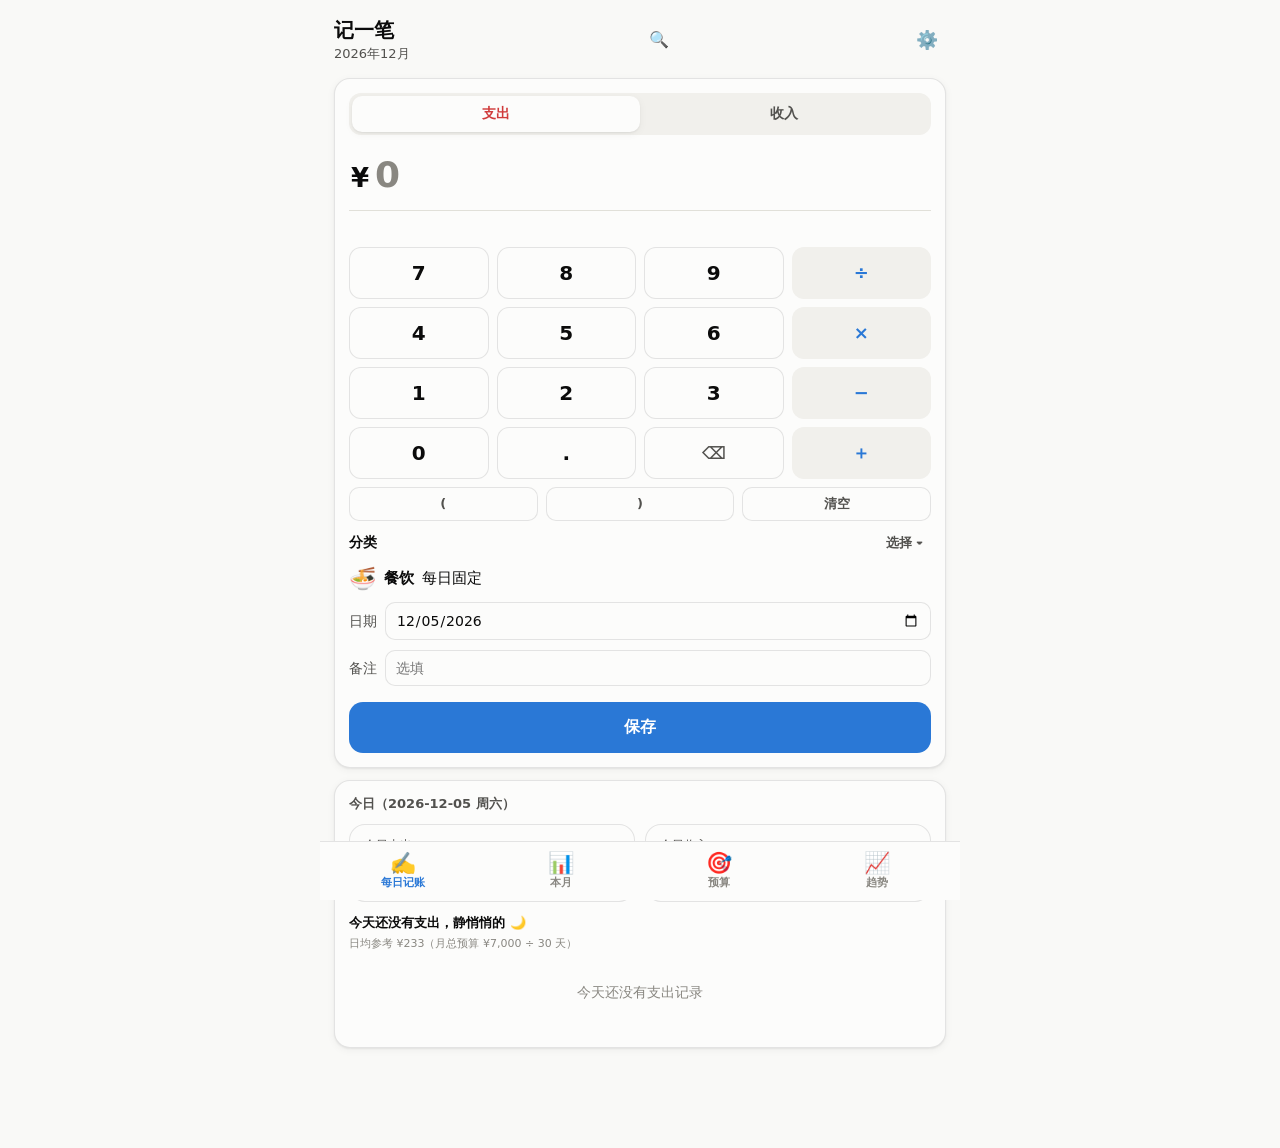
==== commit 6b904c20: "记账页交互改造：内置数字键盘、保存动效、今日小结趣味化 - 分类选择改为局部刷新（#catSection），点选就地回弹后收起，不再整页重渲染 - 保存反馈：金额区弹跳 + ✓金额药丸浮起 + 今日支" ====
--- a/index.html
+++ b/index.html
@@ -80,14 +80,49 @@
 .seg button.on{background:var(--surface);color:var(--ink);box-shadow:var(--shadow)}
 .seg button.on.expense{color:var(--expense)}
 .seg button.on.income{color:var(--income)}
+.amount-box{position:relative}
 .amount-wrap{display:flex;align-items:baseline;gap:6px;padding:6px 2px 12px;border-bottom:1px solid var(--line);margin-bottom:12px}
 .amount-wrap .cur{font-size:26px;font-weight:700}
-#amount{flex:1;border:none;background:transparent;font-size:36px;font-weight:700;font-family:inherit;color:var(--ink);outline:none;width:100%;min-width:0}
-#amount::placeholder{color:var(--muted)}
-.calc-row{display:flex;gap:6px;margin-bottom:8px}
-.calc-op{flex:1;padding:8px;font-size:17px;font-weight:700;border:1px solid var(--border);border-radius:10px;background:var(--surface);color:var(--ink);cursor:pointer}
-.calc-op:active{background:var(--surface-2)}
+.amount-disp{flex:1;font-size:36px;font-weight:700;line-height:1.2;min-width:0;
+  overflow-x:auto;white-space:nowrap;scrollbar-width:none}
+.amount-disp::-webkit-scrollbar{display:none}
+.amount-disp.ph{color:var(--muted)}
+/* 保存成功：金额区弹一下 + 一枚「✓ 金额」浮起 */
+.amount-box.bump{animation:bump .45s cubic-bezier(.34,1.56,.64,1)}
+@keyframes bump{0%{transform:scale(1)}32%{transform:scale(1.03)}100%{transform:scale(1)}}
+.saved-pill{position:absolute;left:50%;top:2px;transform:translateX(-50%);pointer-events:none;
+  background:var(--good);color:#fff;font-size:13px;font-weight:700;padding:5px 13px;border-radius:999px;
+  box-shadow:var(--shadow);opacity:1;transition:opacity .5s,transform .5s}
+.saved-pill.out{opacity:0;transform:translateX(-50%) translateY(-20px)}
 #amountPreview{font-size:13px;color:var(--good);font-weight:600;min-height:18px;margin:-4px 0 10px}
+/* 内置数字键盘 */
+.keypad{display:grid;grid-template-columns:repeat(4,1fr);gap:8px;margin-bottom:8px}
+.key{appearance:none;border:1px solid var(--border);background:var(--surface);color:var(--ink);
+  border-radius:12px;padding:13px 0;font-size:20px;font-weight:700;font-family:inherit;cursor:pointer;
+  user-select:none;-webkit-user-select:none;transition:transform .09s,background .12s}
+.key:active{transform:scale(.92);background:var(--surface-2)}
+.key.op{font-size:18px;color:var(--brand);background:var(--surface-2);border-color:transparent}
+.key.del{font-size:17px;color:var(--ink-2)}
+.keypad-mini{display:flex;gap:8px;margin-bottom:10px}
+.keypad-mini .key{flex:1;padding:7px 0;font-size:13px;font-weight:600;color:var(--ink-2);border-radius:10px}
+/* 点选分类的回弹 */
+@keyframes pop{0%{transform:scale(1)}45%{transform:scale(1.09)}100%{transform:scale(1)}}
+.cat,.chip{transition:transform .1s,border-color .15s,background .15s}
+.cat:active,.chip:active{transform:scale(.94)}
+.cat.pop,.chip.pop{animation:pop .3s cubic-bezier(.34,1.56,.64,1)}
+.save-btn{transition:transform .09s}
+.save-btn:active{transform:scale(.975)}
+/* 今日小结的一句话评价 */
+.day-note{display:flex;align-items:center;justify-content:space-between;gap:8px;margin-top:12px;font-size:13px;font-weight:600}
+.day-note .dn-cmp{font-size:12px;font-weight:700;padding:2px 9px;border-radius:999px;background:var(--surface-2);
+  color:var(--ink-2);flex-shrink:0;font-variant-numeric:tabular-nums}
+.day-note .dn-cmp.down{color:var(--good)}
+.day-note .dn-cmp.up{color:var(--serious)}
+.dn-sub{font-size:11px;color:var(--muted);margin-top:4px}
+@media (prefers-reduced-motion: reduce){
+  .amount-box.bump,.cat.pop,.chip.pop{animation:none}
+  .saved-pill{transition:opacity .3s}
+}
 .cat-grid{display:grid;grid-template-columns:repeat(4,1fr);gap:8px;margin-bottom:12px}
 .cat{display:flex;flex-direction:column;align-items:center;gap:4px;padding:10px 4px;border-radius:12px;
   border:1px solid var(--border);background:var(--surface);cursor:pointer}
@@ -279,6 +314,7 @@
 const NATURE_LABEL = {recurring:"每日固定", periodic:"周期性", oneoff:"偶发"};
 const INCOME_LABEL = {recurring:"稳定", periodic:"周期", oneoff:"偶发"};
 function natureLabel(c){return (c&&c.type==='income'?INCOME_LABEL:NATURE_LABEL)[c.nature]||'';}
+const TOTAL_CAP = 7000; // 本月总预算上限（预算页超支提醒 + 记账页日均参考）
 const DEFAULT_FIXED = {'乖乖':200, '房租':2450, '房屋杂费':200, '用餐':900, '食材':420, '日用品':200, '交通':160, '订阅费':180, '通讯':70, '零食':170};
 const ARCHIVE_BEFORE = '2023-01'; // 2023年以前的数据算历史归档，不参与预算计算
 const AMORTIZE_FROM = '2026-09'; // 2026-09 起，周期性支出的当月金额按摊销计算（周期内总金额/周期时长）
@@ -297,6 +333,42 @@
 function todayStr(){const d=new Date();return d.getFullYear()+'-'+pad(d.getMonth()+1)+'-'+pad(d.getDate());}
 function monthStr(d){return d.getFullYear()+'-'+pad(d.getMonth()+1);}
 const curMonth=()=>monthStr(new Date());
+const WD=['周日','周一','周二','周三','周四','周五','周六'];
+function weekdayOf(s){const d=new Date(s+'T00:00:00');return isNaN(d)?'':WD[d.getDay()];}
+function shiftDay(s,delta){const d=new Date(s+'T00:00:00');d.setDate(d.getDate()+delta);
+  return d.getFullYear()+'-'+pad(d.getMonth()+1)+'-'+pad(d.getDate());}
+
+/* ---------------- 交互手感：震动 / 动效 / 数字滚动 ---------------- */
+const REDUCE=!!(window.matchMedia&&window.matchMedia('(prefers-reduced-motion: reduce)').matches);
+function haptic(pattern){
+  try{ if(navigator.vibrate) navigator.vibrate(pattern==null?8:pattern); }catch(e){}
+}
+function animateNumber(el,from,to,dur){
+  if(!el)return;
+  if(REDUCE||from===to){el.textContent=fmtMoney(to);return;}
+  const t0=performance.now(), d=dur||620;
+  (function step(now){
+    const p=Math.min(1,(now-t0)/d);
+    const e=1-Math.pow(1-p,3); // easeOutCubic
+    el.textContent=fmtMoney(from+(to-from)*e);
+    if(p<1)requestAnimationFrame(step); else el.textContent=fmtMoney(to);
+  })(t0);
+}
+function dayExpenseTotal(ds){
+  return state.transactions.filter(t=>!t.deletedAt&&t.type==='expense'&&t.date===ds)
+    .reduce((s,t)=>s+Number(t.amount||0),0);
+}
+function todayExpenseTotal(){return dayExpenseTotal(todayStr());}
+function dayVibe(v){
+  const daily=TOTAL_CAP/30;
+  if(v<=0)return '今天还没有支出，静悄悄的 🌙';
+  const r=v/daily;
+  if(r<0.5)return '今天很克制 🌱';
+  if(r<0.9)return '在预算节奏里 ✓';
+  if(r<1.25)return '今天花得有点满 ⚖️';
+  if(r<2)return '今天稍微放飞了一下 🍃';
+  return '今天大出血，明天悠着点 💸';
+}
 function shiftMonth(m,delta){const[y,mo]=m.split('-').map(Number);const d=new Date(y,mo-1+delta,1);return monthStr(d);}
 function monthLabel(m){const[y,mo]=m.split('-').map(Number);return y+'年'+mo+'月';}
 function toast(msg,actionLabel,actionFn){
@@ -457,7 +529,6 @@
   const cats=activeCats(rec.type);
   if(!rec.categoryId && cats[0])rec.categoryId=cats[0].id;
   const editing=!!rec.editId;
-  const selectedCat=cats.find(c=>c.id===rec.categoryId);
   v.innerHTML=
     '<div class="topbar"><div><h1>'+(editing?'编辑记录':'记一笔')+'</h1><div class="sub">'+monthLabel(curMonth())+'</div></div>'+gearBtn()+'</div>'+
     '<div class="card">'+
@@ -465,41 +536,71 @@
         '<button class="'+(rec.type==='expense'?'on expense':'')+'" onclick="setRecType(\'expense\')">支出</button>'+
         '<button class="'+(rec.type==='income'?'on income':'')+'" onclick="setRecType(\'income\')">收入</button>'+
       '</div>'+
-      '<div class="amount-wrap"><span class="cur">¥</span><input id="amount" type="text" inputmode="decimal" placeholder="0" value="'+esc(rec.amount)+'" oninput="state.rec.amount=this.value;renderAmountPreview()"></div>'+
-      '<div class="calc-row">'+
-        '<button type="button" class="calc-op" onclick="insertOp(\'+\')">＋</button>'+
-        '<button type="button" class="calc-op" onclick="insertOp(\'-\')">−</button>'+
-        '<button type="button" class="calc-op" onclick="insertOp(\'*\')">×</button>'+
-        '<button type="button" class="calc-op" onclick="insertOp(\'/\')">÷</button>'+
-        '<button type="button" class="calc-op" onclick="insertOp(\'(\')">(</button>'+
-        '<button type="button" class="calc-op" onclick="insertOp(\')\')">)</button>'+
+      '<div class="amount-box" id="amountBox">'+
+        '<div class="amount-wrap"><span class="cur">¥</span><div class="amount-disp" id="amountDisp"></div></div>'+
+        '<div id="amountPreview"></div>'+
       '</div>'+
-      '<div id="amountPreview"></div>'+
-      '<div class="field" style="justify-content:space-between;margin-bottom:6px"><span style="font-weight:600;color:var(--ink)">分类</span>'+
-        '<button class="btn sm ghost" style="padding:3px 8px" onclick="toggleCat()">'+(state.catExpanded?'收起 ▴':'选择 ▾')+'</button></div>'+
-      (state.catExpanded
-        ? '<div class="field" style="margin-bottom:4px"><input type="text" placeholder="搜索分类..." value="'+esc(state.catSearch||'')+'" oninput="state.catSearch=this.value;renderCatGrid()" style="flex:1;border:1px solid var(--border);border-radius:10px;padding:8px 10px;background:var(--surface);color:var(--ink);font-size:14px"></div>'+
-          '<div id="catGrid">'+catGridHTML(cats)+'</div>'
-        : '<div style="display:flex;align-items:center;gap:8px;padding:2px 0 8px">'+
-            '<span style="font-size:22px">'+(selectedCat?selectedCat.icon:'❓')+'</span>'+
-            '<span style="font-weight:600;font-size:15px">'+(selectedCat?esc(selectedCat.name):'请选择分类')+'</span>'+
-            '<span class="badge">'+(selectedCat?natureLabel(selectedCat):'')+'</span>'+
-          '</div>')+
+      keypadHTML()+
+      '<div id="catSection">'+catSectionHTML()+'</div>'+
       '<div class="field"><span>日期</span><input type="date" value="'+esc(rec.date)+'" onchange="state.rec.date=this.value"></div>'+
       '<div class="field"><span>备注</span><input type="text" placeholder="选填" value="'+esc(rec.note)+'" oninput="state.rec.note=this.value"></div>'+
       '<button class="save-btn" onclick="saveTx()">'+(editing?'保存修改':'保存')+'</button>'+
       (editing?'<button class="btn danger" style="width:100%;margin-top:8px" onclick="delTx()">删除这条</button>':'')+
     '</div>'+
     renderTodaySummary();
-}
-
-function setRecType(t){state.rec.type=t;state.rec.categoryId=(activeCats(t)[0]||{}).id;state.rec.editId=null;render();}
-function pickCat(id){state.rec.categoryId=id;state.catExpanded=false;state.catSearch='';render();}
-function toggleCat(){state.catExpanded=!state.catExpanded;if(!state.catExpanded)state.catSearch='';render();}
+  renderAmountDisplay();
+}
+
+function setRecType(t){
+  if(state.rec.type===t)return;
+  state.rec.type=t;state.rec.categoryId=(activeCats(t)[0]||{}).id;state.rec.editId=null;
+  haptic(8);render();
+}
+
+/* ---------------- 分类选择（局部刷新，避免整页闪） ---------------- */
+function catSectionHTML(){
+  const cats=activeCats(state.rec.type);
+  if(!state.rec.categoryId && cats[0])state.rec.categoryId=cats[0].id;
+  const selectedCat=cats.find(c=>c.id===state.rec.categoryId);
+  return '<div class="field" style="justify-content:space-between;margin-bottom:6px"><span style="font-weight:600;color:var(--ink)">分类</span>'+
+      '<button class="btn sm ghost" style="padding:3px 8px" onclick="toggleCat()">'+(state.catExpanded?'收起 ▴':'选择 ▾')+'</button></div>'+
+    (state.catExpanded
+      ? '<div class="field" style="margin-bottom:4px"><input type="text" placeholder="搜索分类..." value="'+esc(state.catSearch||'')+'" oninput="state.catSearch=this.value;renderCatGrid()" style="flex:1;border:1px solid var(--border);border-radius:10px;padding:8px 10px;background:var(--surface);color:var(--ink);font-size:14px"></div>'+
+        '<div id="catGrid">'+catGridHTML(cats)+'</div>'
+      : '<div style="display:flex;align-items:center;gap:8px;padding:2px 0 8px">'+
+          '<span style="font-size:22px">'+(selectedCat?selectedCat.icon:'❓')+'</span>'+
+          '<span style="font-weight:600;font-size:15px">'+(selectedCat?esc(selectedCat.name):'请选择分类')+'</span>'+
+          '<span class="badge">'+(selectedCat?natureLabel(selectedCat):'')+'</span>'+
+        '</div>');
+}
+function refreshCatSection(){
+  const el=$('#catSection'); if(!el)return;
+  el.innerHTML=catSectionHTML();
+}
+function pickCat(id,el){
+  if(state.rec.categoryId===id && !state.catExpanded)return;
+  state.rec.categoryId=id;
+  haptic(8);
+  const grid=$('#catGrid');
+  if(grid){
+    // 先就地播放选中回弹，再收起——不打断手指下的反馈
+    grid.querySelectorAll('.on').forEach(x=>x.classList.remove('on'));
+    const cell=el||grid.querySelector('[data-cat="'+id+'"]');
+    if(cell)cell.classList.add('on','pop');
+    setTimeout(()=>{state.catExpanded=false;state.catSearch='';refreshCatSection();},210);
+  }else{
+    state.catExpanded=false;state.catSearch='';refreshCatSection();
+  }
+}
+function toggleCat(){
+  state.catExpanded=!state.catExpanded;
+  if(!state.catExpanded)state.catSearch='';
+  haptic(6);refreshCatSection();
+}
 function catCell(c,compact){
   const on=state.rec.categoryId===c.id?' on':'';
-  if(compact)return '<div class="chip'+on+'" onclick="pickCat(\''+c.id+'\')"><span class="ico">'+c.icon+'</span><span class="nm">'+esc(c.name)+'</span></div>';
-  return '<div class="cat'+on+'" onclick="pickCat(\''+c.id+'\')"><span class="ico">'+c.icon+'</span><span class="nm">'+esc(c.name)+'</span><span class="badge">'+natureLabel(c)+'</span></div>';
+  if(compact)return '<div class="chip'+on+'" data-cat="'+esc(c.id)+'" onclick="pickCat(\''+c.id+'\',this)"><span class="ico">'+c.icon+'</span><span class="nm">'+esc(c.name)+'</span></div>';
+  return '<div class="cat'+on+'" data-cat="'+esc(c.id)+'" onclick="pickCat(\''+c.id+'\',this)"><span class="ico">'+c.icon+'</span><span class="nm">'+esc(c.name)+'</span><span class="badge">'+natureLabel(c)+'</span></div>';
 }
 function catGridHTML(cats){
   const isIncome=state.rec.type==='income';
@@ -532,37 +633,93 @@
     return (typeof v==='number'&&isFinite(v))?v:null;
   }catch(e){return null;}
 }
-function insertOp(op){
-  const el=document.getElementById('amount');
-  if(!el)return;
-  const pos=(el.selectionStart!=null?el.selectionStart:el.value.length);
-  el.value=el.value.slice(0,pos)+op+el.value.slice(pos);
-  state.rec.amount=el.value;
-  renderAmountPreview();
-  el.focus();
-}
-function renderAmountPreview(){
-  const el=document.getElementById('amountPreview');
-  if(!el)return;
-  const s=(state.rec.amount||'').trim();
-  const v=calcExpr(s);
-  el.innerHTML=(v!==null&&/[+\-*/]/.test(s))?'= ¥'+fmtMoney(v):'';
+/* ---------------- 内置数字键盘 ---------------- */
+function keypadHTML(){
+  const k=(v,cls,label)=>'<button type="button" class="key '+(cls||'')+'" onclick="keyPress(\''+v+'\')">'+(label||v)+'</button>';
+  return '<div class="keypad">'+
+      k('7')+k('8')+k('9')+k('/','op','÷')+
+      k('4')+k('5')+k('6')+k('*','op','×')+
+      k('1')+k('2')+k('3')+k('-','op','−')+
+      k('0')+k('.')+k('del','del','⌫')+k('+','op','＋')+
+    '</div>'+
+    '<div class="keypad-mini">'+
+      k('(')+k(')')+k('clear','','清空')+
+    '</div>';
+}
+function keyPress(key){
+  const OPS='+-*/';
+  let cur=String(state.rec.amount||'');
+  if(key==='del'){ cur=cur.slice(0,-1); }
+  else if(key==='clear'){ cur=''; }
+  else if(cur.length>=24 && key.length===1 && !/^[()]$/.test(key)){ haptic(6); return; }
+  else if(OPS.includes(key)){
+    if(!cur){ if(key!=='-'){ haptic(6); return; } cur=key; }
+    else if(OPS.includes(cur.slice(-1))){ cur=cur.slice(0,-1)+key; } // 连按运算符＝改主意
+    else { cur+=key; }
+  }else if(key==='.'){
+    const seg=cur.split(/[+\-*/()]/).pop();
+    if(seg.includes('.')){ haptic(6); return; }   // 一段里只允许一个小数点
+    cur+=(seg?'':'0')+'.';                        // 直接按小数点补成 0.
+  }else{ cur+=key; }
+  state.rec.amount=cur;
+  haptic(7);
+  renderAmountDisplay();
+}
+function renderAmountDisplay(){
+  const disp=$('#amountDisp');
+  const s=String(state.rec.amount||'').trim();
+  if(disp){
+    disp.textContent=s||'0';
+    disp.classList.toggle('ph',!s);
+    disp.scrollLeft=disp.scrollWidth;
+  }
+  const p=$('#amountPreview');
+  if(p){
+    const v=calcExpr(s);
+    p.innerHTML=(v!==null&&/[+\-*/]/.test(s))?'= '+fmtMoney(v):'';
+  }
+}
+const CHEER=['记下啦','又省下一笔 🎉','钱包：稳住了 😌','干净利落','这笔我记住了 📌','好，继续','已入账 ✓'];
+function saveCheer(amt){
+  let line;
+  if(amt>=500)line='这笔不小，记好了 👀';
+  else if(amt<=10)line='小钱也是钱 💧';
+  else line=CHEER[Math.floor(Math.random()*CHEER.length)];
+  const n=state.transactions.filter(t=>!t.deletedAt&&t.date===todayStr()).length;
+  return line+' '+fmtMoney(amt)+' · 今日第 '+n+' 笔';
+}
+// 保存反馈：金额区弹一下 + 一枚「✓ 金额」浮起 + 今日支出数字滚动增长
+function playSavedFx(amt,from,to){
+  const box=$('#amountBox');
+  if(box&&!REDUCE){
+    box.classList.add('bump');
+    const pill=document.createElement('div');
+    pill.className='saved-pill'; pill.textContent='✓ '+fmtMoney(amt);
+    box.appendChild(pill);
+    setTimeout(()=>pill.classList.add('out'),520);
+    setTimeout(()=>{pill.remove();box.classList.remove('bump');},1400);
+  }
+  animateNumber($('#todayExp'),from,to);
 }
 function saveTx(){
   const amt=calcExpr(state.rec.amount);
-  if(!amt||amt<=0){toast('请输入金额');return;}
-  if(!state.rec.categoryId){toast('请选择分类');return;}
-  if(!state.rec.date){toast('请选择日期');return;}
-  if(state.rec.editId){
+  if(!amt||amt<=0){haptic([18,40,18]);toast('请输入金额');return;}
+  if(!state.rec.categoryId){haptic([18,40,18]);toast('请选择分类');return;}
+  if(!state.rec.date){haptic([18,40,18]);toast('请选择日期');return;}
+  const before=todayExpenseTotal();
+  const editing=!!state.rec.editId;
+  if(editing){
     const t=state.transactions.find(x=>x.id===state.rec.editId);
     if(t){t.type=state.rec.type;t.categoryId=state.rec.categoryId;t.amount=amt;t.date=state.rec.date;t.note=state.rec.note.trim();t.updatedAt=Date.now();}
-    toast('已保存');
   }else{
     state.transactions.push({id:uid(),type:state.rec.type,categoryId:state.rec.categoryId,amount:amt,date:state.rec.date,note:state.rec.note.trim(),createdAt:Date.now(),updatedAt:Date.now(),deletedAt:null});
-    toast('已记录 '+fmtMoney(amt));
   }
   state.rec={type:state.rec.type,categoryId:state.rec.categoryId,amount:'',date:todayStr(),note:'',editId:null};
   saveAll();render();
+  haptic(editing?[10,30,10]:[14,28,14]);
+  if(editing){toast('改好了 ✓');return;}
+  playSavedFx(amt,before,todayExpenseTotal());
+  toast(saveCheer(amt));
 }
 
 function editTx(id){
@@ -592,11 +749,31 @@
   const byCat={};
   exp.forEach(t=>{byCat[t.categoryId]=(byCat[t.categoryId]||0)+Number(t.amount||0);});
   const items=Object.entries(byCat).map(([cid,val])=>{const c=catById(cid);return{c,val};}).sort((a,b)=>b.val-a.val);
-  let html='<div class="card"><h3>今日（'+today+'）</h3>'+
+  const todayExp=sumOf(exp,'expense');
+  const wd=weekdayOf(today);
+
+  // 与昨天对比：昨天完全没记过账就不提，免得出现「↓100%」这种假信号
+  const yd=shiftDay(today,-1);
+  const yExp=dayExpenseTotal(yd);
+  const hasYd=state.transactions.some(t=>!t.deletedAt&&t.date===yd);
+  let cmp='';
+  if(hasYd&&yExp>0){
+    const d=(todayExp-yExp)/yExp*100;
+    if(Math.abs(d)>=1){
+      const up=d>0;
+      cmp='<span class="dn-cmp '+(up?'up':'down')+'">'+(up?'↑':'↓')+' '+Math.abs(Math.round(d))+'% 比昨天</span>';
+    }else{
+      cmp='<span class="dn-cmp">≈ 和昨天持平</span>';
+    }
+  }
+
+  let html='<div class="card"><h3>今日（'+today+(wd?' '+wd:'')+'）</h3>'+
     '<div class="tiles">'+
-      '<div class="tile"><div class="lb">今日支出</div><div class="vl expense">'+fmtMoney(sumOf(exp,'expense'))+'</div></div>'+
+      '<div class="tile"><div class="lb">今日支出</div><div class="vl expense" id="todayExp">'+fmtMoney(todayExp)+'</div></div>'+
       '<div class="tile"><div class="lb">今日收入</div><div class="vl income">'+fmtMoney(sumOf(inc,'income'))+'</div></div>'+
-    '</div>';
+    '</div>'+
+    '<div class="day-note"><span>'+dayVibe(todayExp)+'</span>'+cmp+'</div>'+
+    '<div class="dn-sub">日均参考 '+fmtMoney(Math.round(TOTAL_CAP/30))+'（月总预算 '+fmtMoney(TOTAL_CAP)+' ÷ 30 天）</div>';
   if(!items.length){
     html+='<div class="empty">今天还没有支出记录</div>';
   }else{
@@ -881,7 +1058,6 @@
 function renderBudgetActual(){
   const el=$('#budgetActual'); if(!el)return;
   const m=state.month;
-  const TOTAL_CAP=7000; // 本月总预算上限
   const items=(state.budgets[m]&&state.budgets[m].items)||{};
   const groups=[['recurring','每日固定'],['periodic','周期'],['oneoff','偶发（不摊入预算）']];
   let totalActual=0, setCount=0, topOver=null;
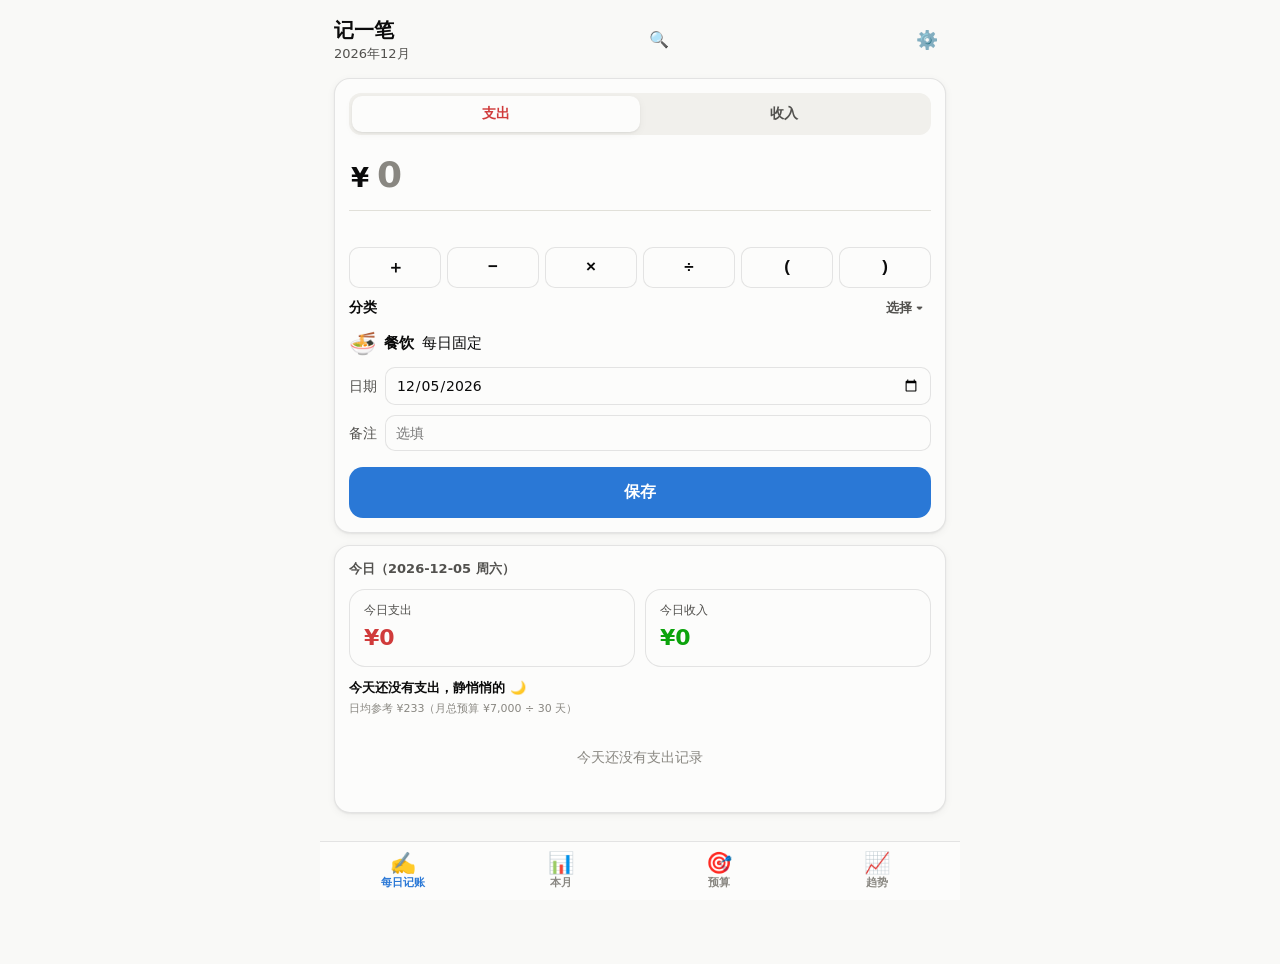
==== commit 92c6cac4: "记账页改回系统键盘，算式改回底部细条快捷键 内置 4x4 数字键盘把记账卡片撑得太高，回退为系统键盘 + 一行算式快捷键 （＋ − × ÷ ( )）。保留本次交互改造的其余部分：分类局部刷新与点选回弹" ====
--- a/index.html
+++ b/index.html
@@ -83,10 +83,8 @@
 .amount-box{position:relative}
 .amount-wrap{display:flex;align-items:baseline;gap:6px;padding:6px 2px 12px;border-bottom:1px solid var(--line);margin-bottom:12px}
 .amount-wrap .cur{font-size:26px;font-weight:700}
-.amount-disp{flex:1;font-size:36px;font-weight:700;line-height:1.2;min-width:0;
-  overflow-x:auto;white-space:nowrap;scrollbar-width:none}
-.amount-disp::-webkit-scrollbar{display:none}
-.amount-disp.ph{color:var(--muted)}
+#amount{flex:1;border:none;background:transparent;font-size:36px;font-weight:700;font-family:inherit;color:var(--ink);outline:none;width:100%;min-width:0}
+#amount::placeholder{color:var(--muted)}
 /* 保存成功：金额区弹一下 + 一枚「✓ 金额」浮起 */
 .amount-box.bump{animation:bump .45s cubic-bezier(.34,1.56,.64,1)}
 @keyframes bump{0%{transform:scale(1)}32%{transform:scale(1.03)}100%{transform:scale(1)}}
@@ -95,16 +93,11 @@
   box-shadow:var(--shadow);opacity:1;transition:opacity .5s,transform .5s}
 .saved-pill.out{opacity:0;transform:translateX(-50%) translateY(-20px)}
 #amountPreview{font-size:13px;color:var(--good);font-weight:600;min-height:18px;margin:-4px 0 10px}
-/* 内置数字键盘 */
-.keypad{display:grid;grid-template-columns:repeat(4,1fr);gap:8px;margin-bottom:8px}
-.key{appearance:none;border:1px solid var(--border);background:var(--surface);color:var(--ink);
-  border-radius:12px;padding:13px 0;font-size:20px;font-weight:700;font-family:inherit;cursor:pointer;
-  user-select:none;-webkit-user-select:none;transition:transform .09s,background .12s}
-.key:active{transform:scale(.92);background:var(--surface-2)}
-.key.op{font-size:18px;color:var(--brand);background:var(--surface-2);border-color:transparent}
-.key.del{font-size:17px;color:var(--ink-2)}
-.keypad-mini{display:flex;gap:8px;margin-bottom:10px}
-.keypad-mini .key{flex:1;padding:7px 0;font-size:13px;font-weight:600;color:var(--ink-2);border-radius:10px}
+/* 算式快捷键（配合系统键盘，不占额外高度） */
+.calc-row{display:flex;gap:6px;margin-bottom:8px}
+.calc-op{flex:1;padding:8px;font-size:17px;font-weight:700;border:1px solid var(--border);border-radius:10px;
+  background:var(--surface);color:var(--ink);cursor:pointer;transition:transform .09s,background .12s}
+.calc-op:active{background:var(--surface-2);transform:scale(.94)}
 /* 点选分类的回弹 */
 @keyframes pop{0%{transform:scale(1)}45%{transform:scale(1.09)}100%{transform:scale(1)}}
 .cat,.chip{transition:transform .1s,border-color .15s,background .15s}
@@ -537,10 +530,17 @@
         '<button class="'+(rec.type==='income'?'on income':'')+'" onclick="setRecType(\'income\')">收入</button>'+
       '</div>'+
       '<div class="amount-box" id="amountBox">'+
-        '<div class="amount-wrap"><span class="cur">¥</span><div class="amount-disp" id="amountDisp"></div></div>'+
+        '<div class="amount-wrap"><span class="cur">¥</span><input id="amount" type="text" inputmode="decimal" placeholder="0" value="'+esc(rec.amount)+'" oninput="state.rec.amount=this.value;renderAmountPreview()"></div>'+
         '<div id="amountPreview"></div>'+
       '</div>'+
-      keypadHTML()+
+      '<div class="calc-row">'+
+        '<button type="button" class="calc-op" onclick="insertOp(\'+\')">＋</button>'+
+        '<button type="button" class="calc-op" onclick="insertOp(\'-\')">−</button>'+
+        '<button type="button" class="calc-op" onclick="insertOp(\'*\')">×</button>'+
+        '<button type="button" class="calc-op" onclick="insertOp(\'/\')">÷</button>'+
+        '<button type="button" class="calc-op" onclick="insertOp(\'(\')">(</button>'+
+        '<button type="button" class="calc-op" onclick="insertOp(\')\')">)</button>'+
+      '</div>'+
       '<div id="catSection">'+catSectionHTML()+'</div>'+
       '<div class="field"><span>日期</span><input type="date" value="'+esc(rec.date)+'" onchange="state.rec.date=this.value"></div>'+
       '<div class="field"><span>备注</span><input type="text" placeholder="选填" value="'+esc(rec.note)+'" oninput="state.rec.note=this.value"></div>'+
@@ -548,7 +548,7 @@
       (editing?'<button class="btn danger" style="width:100%;margin-top:8px" onclick="delTx()">删除这条</button>':'')+
     '</div>'+
     renderTodaySummary();
-  renderAmountDisplay();
+  renderAmountPreview();
 }
 
 function setRecType(t){
@@ -633,51 +633,25 @@
     return (typeof v==='number'&&isFinite(v))?v:null;
   }catch(e){return null;}
 }
-/* ---------------- 内置数字键盘 ---------------- */
-function keypadHTML(){
-  const k=(v,cls,label)=>'<button type="button" class="key '+(cls||'')+'" onclick="keyPress(\''+v+'\')">'+(label||v)+'</button>';
-  return '<div class="keypad">'+
-      k('7')+k('8')+k('9')+k('/','op','÷')+
-      k('4')+k('5')+k('6')+k('*','op','×')+
-      k('1')+k('2')+k('3')+k('-','op','−')+
-      k('0')+k('.')+k('del','del','⌫')+k('+','op','＋')+
-    '</div>'+
-    '<div class="keypad-mini">'+
-      k('(')+k(')')+k('clear','','清空')+
-    '</div>';
-}
-function keyPress(key){
-  const OPS='+-*/';
-  let cur=String(state.rec.amount||'');
-  if(key==='del'){ cur=cur.slice(0,-1); }
-  else if(key==='clear'){ cur=''; }
-  else if(cur.length>=24 && key.length===1 && !/^[()]$/.test(key)){ haptic(6); return; }
-  else if(OPS.includes(key)){
-    if(!cur){ if(key!=='-'){ haptic(6); return; } cur=key; }
-    else if(OPS.includes(cur.slice(-1))){ cur=cur.slice(0,-1)+key; } // 连按运算符＝改主意
-    else { cur+=key; }
-  }else if(key==='.'){
-    const seg=cur.split(/[+\-*/()]/).pop();
-    if(seg.includes('.')){ haptic(6); return; }   // 一段里只允许一个小数点
-    cur+=(seg?'':'0')+'.';                        // 直接按小数点补成 0.
-  }else{ cur+=key; }
-  state.rec.amount=cur;
+/* ---------------- 算式输入 ---------------- */
+function insertOp(op){
+  const el=$('#amount');
+  if(!el)return;
+  const pos=(el.selectionStart!=null?el.selectionStart:el.value.length);
+  el.value=el.value.slice(0,pos)+op+el.value.slice(pos);
+  state.rec.amount=el.value;
   haptic(7);
-  renderAmountDisplay();
-}
-function renderAmountDisplay(){
-  const disp=$('#amountDisp');
+  el.focus();
+  const after=pos+op.length;
+  try{ el.setSelectionRange(after,after); }catch(e){}
+  renderAmountPreview();
+}
+function renderAmountPreview(){
+  const p=$('#amountPreview');
+  if(!p)return;
   const s=String(state.rec.amount||'').trim();
-  if(disp){
-    disp.textContent=s||'0';
-    disp.classList.toggle('ph',!s);
-    disp.scrollLeft=disp.scrollWidth;
-  }
-  const p=$('#amountPreview');
-  if(p){
-    const v=calcExpr(s);
-    p.innerHTML=(v!==null&&/[+\-*/]/.test(s))?'= '+fmtMoney(v):'';
-  }
+  const v=calcExpr(s);
+  p.innerHTML=(v!==null&&/[+\-*/]/.test(s))?'= '+fmtMoney(v):'';
 }
 const CHEER=['记下啦','又省下一笔 🎉','钱包：稳住了 😌','干净利落','这笔我记住了 📌','好，继续','已入账 ✓'];
 function saveCheer(amt){
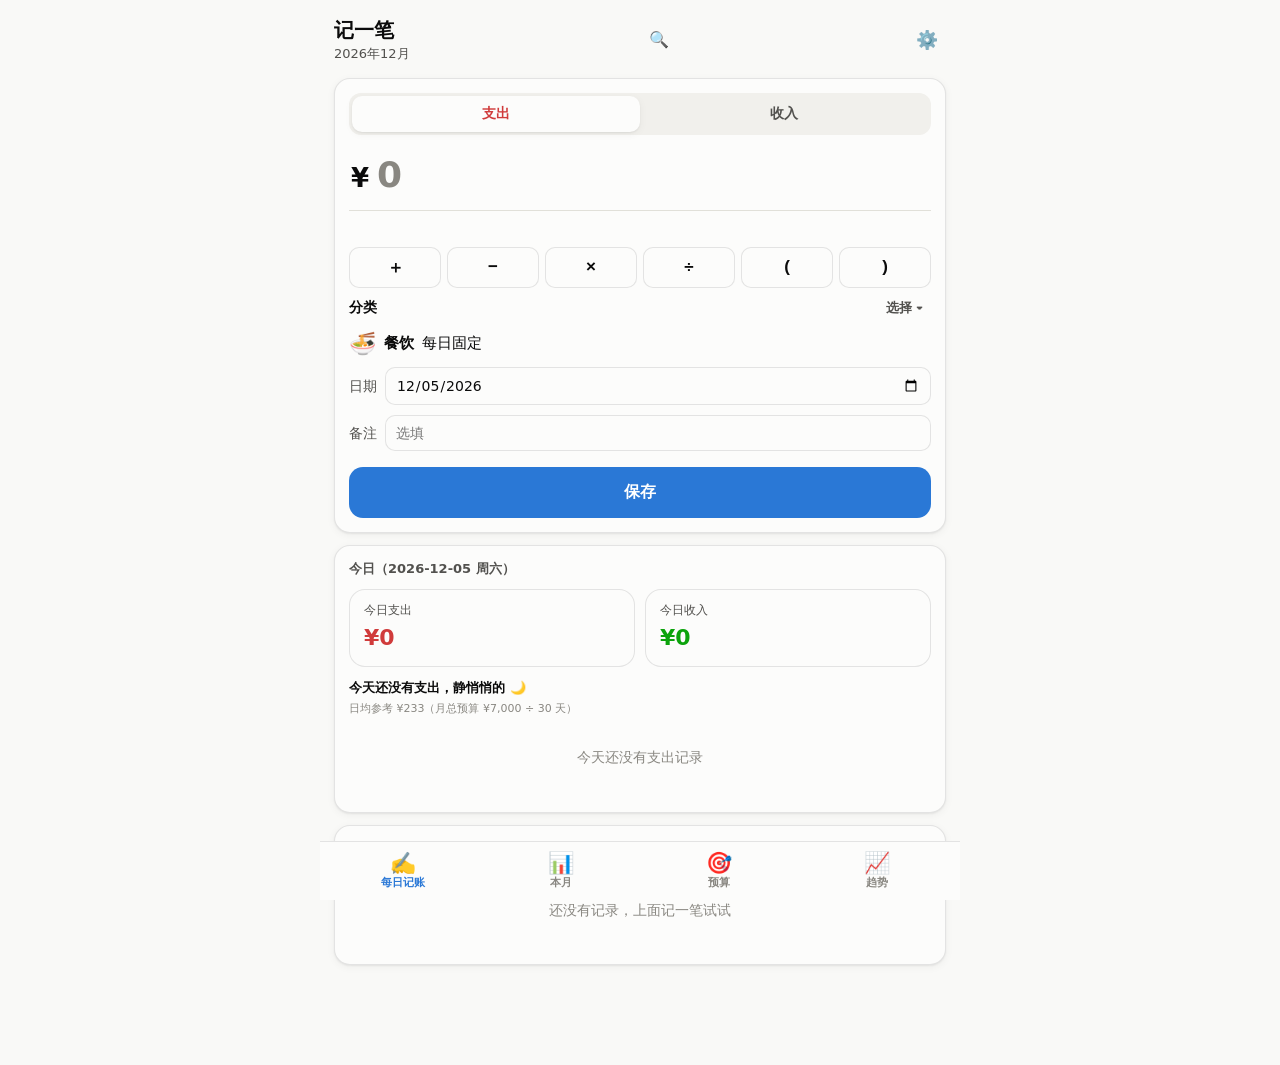
==== commit 32b41251: "记账页加最近记录列表，一键删除；搜索页默认列出最近记录 之前记账页只有今日汇总，想看/改/删某一条必须去 🔍 搜索页、且要先打字 才出结果，删除还要再跳两级。  - 记账页新增「最近记录」卡片：最近 " ====
--- a/index.html
+++ b/index.html
@@ -168,6 +168,18 @@
 .row .amt{font-size:15px;font-weight:700;font-variant-numeric:tabular-nums}
 .amt.in{color:var(--income)} .amt.out{color:var(--expense)}
 .row .badge{font-size:10px;padding:1px 6px;border-radius:6px;border:1px solid var(--border);color:var(--muted)}
+/* 最近记录：点一条就改，右边 ✕ 直接删 */
+.rec-day{display:flex;justify-content:space-between;align-items:baseline;font-size:11px;font-weight:700;
+  color:var(--muted);padding:10px 2px 4px;border-bottom:1px solid var(--border)}
+.rec-day .dsum{font-variant-numeric:tabular-nums}
+.rec-row{cursor:pointer;border-radius:8px;padding-left:6px;padding-right:6px;margin:0 -6px}
+.rec-row:active{background:var(--surface-2)}
+.rec-note{font-size:11px;color:var(--muted);font-weight:400;margin-left:5px}
+.rec-hint{font-size:11px;color:var(--muted);margin:-4px 0 6px}
+.del-x{flex-shrink:0;width:28px;height:28px;border-radius:50%;border:1px solid var(--border);background:transparent;
+  color:var(--muted);font-size:13px;line-height:1;cursor:pointer;padding:0;font-family:inherit;
+  transition:transform .09s,background .12s,color .12s}
+.del-x:active{transform:scale(.86);background:var(--surface-2);color:var(--critical);border-color:var(--critical)}
 .empty{text-align:center;color:var(--muted);padding:30px 10px;font-size:14px}
 
 /* ===== 预算 ===== */
@@ -511,7 +523,10 @@
   const tabs=[['record','每日记账','✍️'],['month','本月','📊'],['budget','预算','🎯'],['trend','趋势','📈']];
   $('#tabbar').innerHTML=tabs.map(([k,n,i])=>'<button class="'+(state.view===k?'on':'')+'" onclick="go(\''+k+'\')"><span class="ti">'+i+'</span>'+n+'</button>').join('');
 }
-function go(k){state.view=k;state.statCat=null;render();window.scrollTo(0,0);}
+function go(k){
+  if(k==='search'&&state.view!=='search')state.searchQuery='';  // 每次进来先看最近记录
+  state.view=k;state.statCat=null;render();window.scrollTo(0,0);
+}
 function gearBtn(){return '<button class="btn sm ghost" style="padding:4px 8px;font-size:16px" onclick="go(\'search\')">🔍</button><button class="btn sm ghost" style="padding:4px 8px;font-size:18px" onclick="go(\'settings\')">⚙️</button>';}
 
 /* =========================================================================
@@ -547,8 +562,19 @@
       '<button class="save-btn" onclick="saveTx()">'+(editing?'保存修改':'保存')+'</button>'+
       (editing?'<button class="btn danger" style="width:100%;margin-top:8px" onclick="delTx()">删除这条</button>':'')+
     '</div>'+
-    renderTodaySummary();
+    '<div id="todayWrap">'+renderTodaySummary()+'</div>'+
+    '<div id="recentWrap">'+recentListHTML()+'</div>';
   renderAmountPreview();
+}
+// 删除后只重绘这两块，不整页重渲染（保住滚动位置）
+function refreshRecordLists(fromTodayExp){
+  const tw=$('#todayWrap');
+  if(tw){
+    tw.innerHTML=renderTodaySummary();
+    if(fromTodayExp!=null)animateNumber($('#todayExp'),fromTodayExp,todayExpenseTotal());
+  }
+  const rw=$('#recentWrap');
+  if(rw)rw.innerHTML=recentListHTML();
 }
 
 function setRecType(t){
@@ -682,6 +708,7 @@
   if(!state.rec.date){haptic([18,40,18]);toast('请选择日期');return;}
   const before=todayExpenseTotal();
   const editing=!!state.rec.editId;
+  const backTo=(editing&&state.rec.returnView&&state.rec.returnView!==state.view)?state.rec.returnView:null;
   if(editing){
     const t=state.transactions.find(x=>x.id===state.rec.editId);
     if(t){t.type=state.rec.type;t.categoryId=state.rec.categoryId;t.amount=amt;t.date=state.rec.date;t.note=state.rec.note.trim();t.updatedAt=Date.now();}
@@ -689,6 +716,7 @@
     state.transactions.push({id:uid(),type:state.rec.type,categoryId:state.rec.categoryId,amount:amt,date:state.rec.date,note:state.rec.note.trim(),createdAt:Date.now(),updatedAt:Date.now(),deletedAt:null});
   }
   state.rec={type:state.rec.type,categoryId:state.rec.categoryId,amount:'',date:todayStr(),note:'',editId:null};
+  if(backTo)state.view=backTo;
   saveAll();render();
   haptic(editing?[10,30,10]:[14,28,14]);
   if(editing){toast('改好了 ✓');return;}
@@ -699,7 +727,8 @@
 function editTx(id){
   const t=state.transactions.find(x=>x.id===id);
   if(!t)return;
-  state.rec={type:t.type,categoryId:t.categoryId,amount:String(t.amount),date:t.date,note:t.note||'',editId:id};
+  state.rec={type:t.type,categoryId:t.categoryId,amount:String(t.amount),date:t.date,note:t.note||'',editId:id,
+    returnView:state.view};   // 改完回到原来那一页
   state.view='record';render();window.scrollTo(0,0);
 }
 
@@ -710,6 +739,7 @@
   if(!ok)return;
   const t=state.transactions.find(x=>x.id===id);
   if(t){t.deletedAt=Date.now();}
+  if(state.rec.returnView)state.view=state.rec.returnView;
   state.rec={type:'expense',categoryId:(catsOf('expense')[0]||{}).id,amount:'',date:todayStr(),note:'',editId:null};
   saveAll();render();
   toast('已删除','撤销',()=>{t.deletedAt=null;saveAll();render();toast('已恢复');});
@@ -760,6 +790,66 @@
   }
   html+='</div>';
   return html;
+}
+
+/* ---------------- 最近记录：点一条改，✕ 直接删 ---------------- */
+const RECENT_LIMIT=10;
+function recentTxs(limit){
+  return state.transactions.filter(t=>!t.deletedAt)
+    .sort((a,b)=>txKey(b).localeCompare(txKey(a)))
+    .slice(0,limit);
+}
+function txKey(t){return String(t.date||'')+'#'+String(t.createdAt||0).padStart(14,'0');}
+function txRowHTML(t,showDate){
+  const c=catById(t.categoryId);
+  return '<div class="row rec-row" onclick="editTx(\''+t.id+'\')">'+
+    '<span class="ico">'+(c?c.icon:'❓')+'</span>'+
+    '<div class="mid"><div class="nm">'+(c?esc(c.name):'未知')+
+      (t.note?'<span class="rec-note">'+esc(t.note)+'</span>':'')+
+      (t.date<ARCHIVE_BEFORE?'<span class="badge" style="margin-left:5px">历史</span>':'')+
+      (showDate?'<span class="rec-note" style="opacity:.75">'+esc(t.date)+'</span>':'')+
+    '</div></div>'+
+    '<div class="amt '+(t.type==='income'?'in':'out')+'">'+(t.type==='income'?'+':'-')+fmtMoney(t.amount)+'</div>'+
+    '<button class="del-x" aria-label="删除" onclick="event.stopPropagation();deleteTxById(\''+t.id+'\')">✕</button>'+
+  '</div>';
+}
+function recentListHTML(){
+  const list=recentTxs(RECENT_LIMIT);
+  let html='<div class="card">'+
+    '<div style="display:flex;justify-content:space-between;align-items:center;margin-bottom:6px">'+
+      '<h3 style="margin:0">最近记录</h3>'+
+      '<button class="btn sm ghost" style="padding:3px 8px" onclick="go(\'search\')">全部 ›</button>'+
+    '</div>';
+  if(!list.length){
+    return html+'<div class="empty">还没有记录，上面记一笔试试</div></div>';
+  }
+  html+='<div class="rec-hint">点任意一条可修改，点 ✕ 删除（可撤销）</div>';
+  let lastDay='';
+  list.forEach(t=>{
+    if(t.date!==lastDay){
+      lastDay=t.date;
+      const daySum=dayExpenseTotal(t.date);
+      html+='<div class="rec-day"><span>'+esc(t.date)+(weekdayOf(t.date)?' '+weekdayOf(t.date):'')+'</span>'+
+        '<span class="dsum">'+fmtMoney(daySum)+'</span></div>';
+    }
+    html+=txRowHTML(t);
+  });
+  return html+'</div>';
+}
+function deleteTxById(id){
+  const t=state.transactions.find(x=>x.id===id);
+  if(!t||t.deletedAt)return;
+  const before=todayExpenseTotal();
+  t.deletedAt=Date.now();
+  haptic([12,26,12]);
+  saveAll();
+  refreshRecordLists(before);
+  if(state.view==='search')renderSearchResults();
+  toast('已删除','撤销',()=>{
+    t.deletedAt=null;saveAll();
+    if(state.view==='record')refreshRecordLists();else render();
+    toast('已恢复');
+  });
 }
 
 /* =========================================================================
@@ -1338,33 +1428,29 @@
  * ========================================================================= */
 function renderSearch(v){
   v.innerHTML=
-    '<div class="topbar"><div><h1>搜索记录</h1><div class="sub">全部历史</div></div>'+gearBtn()+'</div>'+
+    '<div class="topbar"><div><h1>全部记录</h1><div class="sub">默认列出最近 · 输入关键字筛选</div></div>'+gearBtn()+'</div>'+
     '<div class="card"><input type="text" placeholder="搜索备注/分类/金额/日期..." value="'+esc(state.searchQuery||'')+'" oninput="state.searchQuery=this.value;renderSearchResults()" style="width:100%;border:1px solid var(--border);border-radius:10px;padding:10px;background:var(--surface);color:var(--ink);font-size:15px"></div>'+
     '<div id="searchResults"></div>';
   renderSearchResults();
 }
 function searchTxs(q){
-  if(!q)return[];
+  const all=state.transactions.filter(t=>!t.deletedAt).sort((a,b)=>txKey(b).localeCompare(txKey(a)));
+  if(!q)return all.slice(0,60);          // 不输入关键字就直接列最近记录
   q=q.toLowerCase();
-  return state.transactions.filter(t=>!t.deletedAt).filter(t=>{
+  return all.filter(t=>{
     const c=catById(t.categoryId);
     return (t.note||'').toLowerCase().includes(q)||(c&&c.name.toLowerCase().includes(q))||t.date.includes(q)||String(t.amount).includes(q);
-  }).sort((a,b)=>(b.date+a.createdAt).localeCompare(a.date+a.createdAt)).slice(0,200);
+  }).slice(0,200);
 }
 function renderSearchResults(){
   const el=$('#searchResults'); if(!el)return;
   const q=(state.searchQuery||'').trim();
-  if(!q){el.innerHTML='<div class="empty">输入关键字搜索全部历史记录</div>';return;}
   const list=searchTxs(q);
-  if(!list.length){el.innerHTML='<div class="empty">无匹配记录</div>';return;}
-  el.innerHTML='<div class="card"><h3>'+list.length+' 条结果'+(list.length===200?'（最多显示200）':'')+'</h3>'+list.map(t=>{
-    const c=catById(t.categoryId);
-    return '<div class="row">'+
-      '<span class="ico">'+(c?c.icon:'❓')+'</span>'+
-      '<div class="mid"><div class="nm">'+(c?esc(c.name):'未知')+'</div><div class="sub">'+esc(t.date)+(t.date<ARCHIVE_BEFORE?' <span class="badge">历史</span>':'')+' '+(t.note?esc(t.note):'')+'</div></div>'+
-      '<div class="amt '+(t.type==='income'?'in':'out')+'">'+(t.type==='income'?'+':'-')+fmtMoney(t.amount)+'</div>'+
-      '<button class="btn sm ghost" style="padding:4px 8px;flex-shrink:0" onclick="editTx(\''+t.id+'\')">修改</button></div>';
-  }).join('')+'</div>';
+  if(!list.length){el.innerHTML='<div class="empty">'+(q?'无匹配记录':'还没有任何记录')+'</div>';return;}
+  el.innerHTML='<div class="card"><h3>'+
+      (q?list.length+' 条结果'+(list.length===200?'（最多显示200）':''):'最近 '+list.length+' 条')+
+    '</h3><div class="rec-hint">点任意一条可修改，点 ✕ 删除（可撤销）</div>'+
+    list.map(t=>txRowHTML(t,true)).join('')+'</div>';
 }
 
 /* =========================================================================
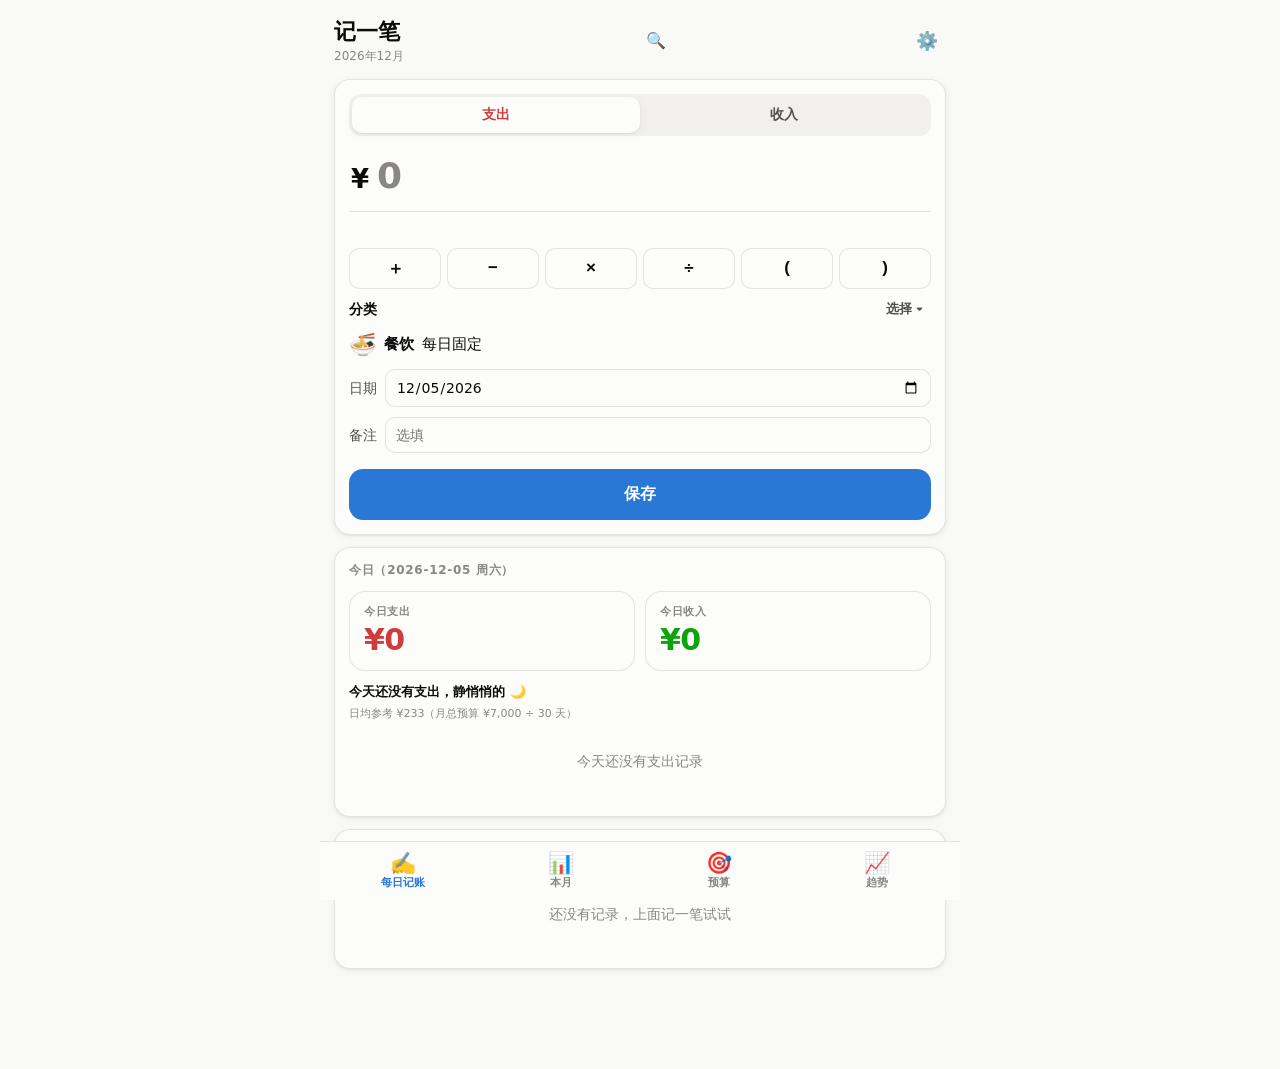
==== commit d9f83f88: "统一全站字体层级：标签弱化、数值放大、关键结论做成 hero 之前所有页面都是 11–15px 一个尺度，金额和标签一样大，扫一眼分不出重点。 这次按信息重要度分了四层：  - 弱：标签/分组标题 1" ====
--- a/index.html
+++ b/index.html
@@ -59,8 +59,8 @@
 
 /* ===== 顶栏 ===== */
 .topbar{display:flex;align-items:center;justify-content:space-between;margin-bottom:14px}
-.topbar h1{font-size:20px;font-weight:700;margin:0}
-.topbar .sub{font-size:13px;color:var(--ink-2)}
+.topbar h1{font-size:22px;font-weight:700;margin:0;letter-spacing:-.01em}
+.topbar .sub{font-size:12px;color:var(--muted);font-weight:500}
 .btn{appearance:none;border:none;border-radius:12px;padding:10px 14px;font-size:14px;font-weight:600;
   background:var(--surface-2);color:var(--ink);cursor:pointer}
 .btn:active{opacity:.7}
@@ -72,7 +72,8 @@
 /* ===== 卡片 ===== */
 .card{background:var(--surface);border:1px solid var(--border);border-radius:var(--radius);
   padding:14px;margin-bottom:12px;box-shadow:var(--shadow)}
-.card h3{font-size:13px;font-weight:600;color:var(--ink-2);margin:0 0 10px;text-transform:none}
+/* 卡片标题＝分区标签：小、灰、带字距，让位给数据 */
+.card h3{font-size:12px;font-weight:700;color:var(--muted);margin:0 0 12px;letter-spacing:.06em}
 
 /* ===== 记账表单 ===== */
 .seg{display:flex;background:var(--surface-2);border-radius:12px;padding:3px;margin-bottom:12px}
@@ -150,12 +151,14 @@
 #tabbar button .ti{font-size:21px;line-height:1}
 #tabbar button.on{color:var(--brand)}
 
-/* ===== 汇总磁贴 ===== */
+/* ===== 汇总磁贴：页面主指标，字号必须明显压过正文 ===== */
 .tiles{display:grid;grid-template-columns:1fr 1fr;gap:10px;margin-bottom:12px}
-.tile{background:var(--surface);border:1px solid var(--border);border-radius:var(--radius);padding:12px 14px}
-.tile .lb{font-size:12px;color:var(--ink-2)}
-.tile .vl{font-size:22px;font-weight:700;margin-top:2px;font-variant-numeric:tabular-nums}
-.tile .dl{font-size:11px;color:var(--muted);margin-top:2px}
+.tile{background:var(--surface);border:1px solid var(--border);border-radius:var(--radius);padding:12px 14px;min-width:0}
+.tile .lb{font-size:11px;font-weight:600;color:var(--muted);letter-spacing:.06em}
+/* 大数字：手机上约 24px，桌面封顶 30px。overflow-wrap 只在极端长数字时兜底换行，不让它溢出卡片 */
+.tile .vl{font-size:clamp(22px,6.4vw,30px);font-weight:700;margin-top:3px;line-height:1.15;
+  letter-spacing:-.02em;font-variant-numeric:tabular-nums;overflow-wrap:anywhere}
+.tile .dl{font-size:11px;color:var(--muted);margin-top:3px}
 .vl.income{color:var(--income)} .vl.expense{color:var(--expense)} .vl.brand{color:var(--brand)}
 
 /* ===== 列表 ===== */
@@ -163,15 +166,15 @@
 .row:last-child{border-bottom:none}
 .row .ico{font-size:20px;width:28px;text-align:center}
 .row .mid{flex:1;min-width:0}
-.row .nm{font-size:14px;font-weight:600}
+.row .nm{font-size:15px;font-weight:600}
 .row .sub{font-size:11px;color:var(--muted)}
-.row .amt{font-size:15px;font-weight:700;font-variant-numeric:tabular-nums}
+.row .amt{font-size:17px;font-weight:700;font-variant-numeric:tabular-nums;letter-spacing:-.01em}
 .amt.in{color:var(--income)} .amt.out{color:var(--expense)}
 .row .badge{font-size:10px;padding:1px 6px;border-radius:6px;border:1px solid var(--border);color:var(--muted)}
 /* 最近记录：点一条就改，右边 ✕ 直接删 */
 .rec-day{display:flex;justify-content:space-between;align-items:baseline;font-size:11px;font-weight:700;
-  color:var(--muted);padding:10px 2px 4px;border-bottom:1px solid var(--border)}
-.rec-day .dsum{font-variant-numeric:tabular-nums}
+  color:var(--muted);padding:10px 2px 4px;border-bottom:1px solid var(--border);letter-spacing:.06em}
+.rec-day .dsum{font-variant-numeric:tabular-nums;font-size:13px;font-weight:700;color:var(--ink-2);letter-spacing:0}
 .rec-row{cursor:pointer;border-radius:8px;padding-left:6px;padding-right:6px;margin:0 -6px}
 .rec-row:active{background:var(--surface-2)}
 .rec-note{font-size:11px;color:var(--muted);font-weight:400;margin-left:5px}
@@ -186,7 +189,7 @@
 .budget-row{padding:10px 0;border-bottom:1px solid var(--line)}
 .budget-row:last-child{border-bottom:none}
 .br-top{display:flex;align-items:center;gap:6px;margin-bottom:6px}
-.br-top .nm{font-weight:600;font-size:14px;flex:1}
+.br-top .nm{font-weight:600;font-size:15px;flex:1}
 .br-top input[type=number]{width:110px;border:1px solid var(--border);background:var(--surface);color:var(--ink);
   border-radius:8px;padding:6px 8px;font-size:14px;text-align:right;font-family:inherit}
 .meter{height:8px;background:var(--surface-2);border-radius:6px;overflow:hidden;margin-top:6px}
@@ -197,9 +200,9 @@
 .budget-grid{display:grid;grid-template-columns:1fr 1fr;gap:10px}
 .btile{background:var(--surface);border:1px solid var(--border);border-radius:12px;padding:10px 12px;cursor:pointer}
 .btile:active{opacity:.8}
-.btile .tn{font-size:13px;font-weight:600;margin-bottom:2px}
-.btile .tv{font-size:15px;font-weight:700;font-variant-numeric:tabular-nums}
-.btile .tv .b{font-size:11px;color:var(--muted);font-weight:400}
+.btile .tn{font-size:12px;font-weight:600;color:var(--ink-2);margin-bottom:3px}
+.btile .tv{font-size:19px;font-weight:700;font-variant-numeric:tabular-nums;letter-spacing:-.02em;line-height:1.2}
+.btile .tv .b{font-size:11px;color:var(--muted);font-weight:400;letter-spacing:0}
 .btile .meter{margin-top:6px;height:6px}
 .btile.over{border-color:var(--critical)}
 .btile.over .tv{color:var(--critical)}
@@ -208,8 +211,15 @@
 .oo-row{display:flex;align-items:center;gap:8px;padding:6px 2px;border-bottom:1px solid var(--line);cursor:pointer}
 .oo-row:last-child{border-bottom:none}
 .oo-row .ico{font-size:16px;width:22px;text-align:center;flex-shrink:0}
-.oo-row .nm{flex:1;font-size:13px;color:var(--ink-2);min-width:0;white-space:nowrap;overflow:hidden;text-overflow:ellipsis}
-.oo-row .amt{font-size:13px;font-weight:700;font-variant-numeric:tabular-nums;color:var(--expense)}
+.oo-row .nm{flex:1;font-size:14px;color:var(--ink-2);min-width:0;white-space:nowrap;overflow:hidden;text-overflow:ellipsis}
+.oo-row .amt{font-size:15px;font-weight:700;font-variant-numeric:tabular-nums;color:var(--expense);letter-spacing:-.01em}
+/* 预算页头条：超支 / 剩余额度 */
+.bud-hero{font-size:clamp(21px,5.8vw,25px);font-weight:700;letter-spacing:-.02em;
+  font-variant-numeric:tabular-nums;line-height:1.2;margin-bottom:3px}
+.bud-hero.critical{color:var(--critical)}
+.bud-hero.good{color:var(--good)}
+.bud-sub{font-size:12px;color:var(--ink-2);margin-bottom:5px}
+.bud-meta{font-size:11px;color:var(--muted);line-height:1.55;margin-bottom:14px}
 
 /* ===== 图表 ===== */
 .chart{margin:6px 0}
@@ -220,19 +230,19 @@
 .legend .lg.on{background:var(--surface-2)}
 /* 圆环图图例：按性质分组、组内排序的醒目行 */
 .legend.donut-lg{flex-direction:column;gap:6px;margin-top:14px;width:100%}
-.legend.donut-lg .lg-head{display:flex;justify-content:space-between;align-items:baseline;font-size:12px;font-weight:700;color:var(--ink);margin-top:10px;padding-bottom:5px;border-bottom:1px solid var(--line)}
+.legend.donut-lg .lg-head{display:flex;justify-content:space-between;align-items:baseline;font-size:11px;font-weight:700;color:var(--muted);letter-spacing:.06em;margin-top:10px;padding-bottom:5px;border-bottom:1px solid var(--line)}
 .legend.donut-lg .lg-head:first-child{margin-top:0}
-.legend.donut-lg .lg-head span:last-child{font-weight:600;color:var(--muted);font-variant-numeric:tabular-nums}
+.legend.donut-lg .lg-head span:last-child{font-size:13px;font-weight:700;color:var(--ink-2);font-variant-numeric:tabular-nums;letter-spacing:0}
 .legend.donut-lg .lg{display:grid;grid-template-columns:12px 1fr auto;grid-template-rows:auto auto;column-gap:8px;row-gap:3px;align-items:center;padding:8px 10px;border-radius:10px;border:1px solid var(--border);background:var(--surface);cursor:pointer;color:var(--ink)}
 .legend.donut-lg .lg .sw{grid-column:1;grid-row:1/span 2;width:10px;height:10px;border-radius:3px}
-.legend.donut-lg .lg-nm{grid-column:2;grid-row:1;font-size:13px;font-weight:600;color:var(--ink);white-space:nowrap;overflow:hidden;text-overflow:ellipsis}
-.legend.donut-lg .lg-amt{grid-column:3;grid-row:1;font-size:13px;font-weight:700;font-variant-numeric:tabular-nums;color:var(--ink)}
+.legend.donut-lg .lg-nm{grid-column:2;grid-row:1;font-size:14px;font-weight:600;color:var(--ink);white-space:nowrap;overflow:hidden;text-overflow:ellipsis}
+.legend.donut-lg .lg-amt{grid-column:3;grid-row:1;font-size:16px;font-weight:700;font-variant-numeric:tabular-nums;letter-spacing:-.01em;color:var(--ink)}
 .legend.donut-lg .lg-bar{grid-column:2/span 2;grid-row:2;height:5px;background:var(--surface-2);border-radius:3px;overflow:hidden}
 .legend.donut-lg .lg-bar i{display:block;height:100%;border-radius:3px}
 .legend.donut-lg .lg.on{border-color:var(--brand);background:var(--surface-2)}
 .donut-wrap{display:flex;flex-direction:column;align-items:center}
 .donut-wrap svg{width:190px;height:190px}
-.donut-center{font-size:22px;font-weight:700;fill:var(--ink)}
+.donut-center{font-size:26px;font-weight:700;fill:var(--ink);letter-spacing:-.02em}
 .donut-cap{font-size:10px;fill:var(--muted)}
 svg text{font-family:inherit}
 svg .axis{stroke:var(--baseline);stroke-width:1}
@@ -245,8 +255,8 @@
 .ref-row{display:flex;align-items:center;gap:8px;padding:9px 0;border-bottom:1px solid var(--line)}
 .ref-row:last-child{border-bottom:none}
 .ref-row .nm{flex:1;font-size:14px}
-.ref-row .v{font-variant-numeric:tabular-nums;font-size:13px;color:var(--ink-2)}
-.ref-row .sug{font-weight:700;font-size:14px;color:var(--brand)}
+.ref-row .v{font-variant-numeric:tabular-nums;font-size:13px;color:var(--muted)}
+.ref-row .sug{font-weight:700;font-size:16px;color:var(--brand);font-variant-numeric:tabular-nums;letter-spacing:-.01em}
 
 /* ===== 提示/弹窗 ===== */
 #toast{position:fixed;left:50%;bottom:calc(76px + env(safe-area-inset-bottom));transform:translateX(-50%);
@@ -260,15 +270,38 @@
 #modal h3{margin:0 0 6px;font-size:17px}
 #modal p{font-size:14px;color:var(--ink-2);margin:0 0 16px}
 #modal .mrow{display:flex;gap:8px;justify-content:flex-end}
+/* ===== 底部抽屉（就地改一条记录，不跳页） ===== */
+#sheetWrap{position:fixed;inset:0;z-index:70;display:none}
+#sheetWrap.show{display:block}
+#sheetScrim{position:absolute;inset:0;background:rgba(0,0,0,.45);opacity:0;transition:opacity .22s}
+#sheetWrap.show #sheetScrim{opacity:1}
+#sheet{position:absolute;left:0;right:0;bottom:0;max-width:640px;margin:0 auto;
+  background:var(--surface);border-radius:20px 20px 0 0;
+  padding:10px 14px calc(16px + env(safe-area-inset-bottom));
+  max-height:88vh;overflow-y:auto;-webkit-overflow-scrolling:touch;
+  box-shadow:0 -6px 24px rgba(0,0,0,.18);
+  transform:translateY(100%);transition:transform .26s cubic-bezier(.32,.72,0,1)}
+#sheetWrap.show #sheet{transform:translateY(0)}
+.sheet-grab{width:38px;height:4px;border-radius:2px;background:var(--border);margin:0 auto 12px}
+.sheet-head{display:flex;justify-content:space-between;align-items:center;margin-bottom:10px}
+.sheet-head h3{margin:0;font-size:16px}
+.sheet-save{flex:2;padding:13px;font-size:15px;font-weight:700;border:none;border-radius:14px;
+  background:var(--brand);color:var(--brand-ink);cursor:pointer;font-family:inherit;transition:transform .09s}
+.sheet-del{flex:1;padding:13px;font-size:15px;font-weight:700;border:1px solid var(--border);border-radius:14px;
+  background:transparent;color:var(--critical);cursor:pointer;font-family:inherit;transition:transform .09s}
+.sheet-save:active,.sheet-del:active{transform:scale(.97)}
+@media (prefers-reduced-motion: reduce){#sheet{transition:none}#sheetScrim{transition:none}}
 
 .banner{background:var(--surface);border:1px solid var(--warn);border-left:4px solid var(--warn);
   border-radius:12px;padding:12px 14px;margin-bottom:12px;font-size:13px;color:var(--ink)}
 .banner b{color:var(--ink)}
 .banner .acts{margin-top:8px;display:flex;gap:8px}
-.section-title{font-size:13px;font-weight:700;color:var(--muted);margin:18px 0 6px;text-transform:none}
-.kv{display:flex;justify-content:space-between;padding:9px 0;border-bottom:1px solid var(--line);font-size:14px}
+.section-title{font-size:11px;font-weight:700;color:var(--muted);letter-spacing:.08em;margin:18px 0 8px}
+/* .kv 目前只用于设置页的「标签 → 一句话」行，值可能是长句，所以不做成大数字 */
+.kv{display:flex;justify-content:space-between;align-items:baseline;gap:12px;padding:9px 0;border-bottom:1px solid var(--line)}
 .kv:last-child{border-bottom:none}
-.kv .k{color:var(--ink-2)} .kv .v{font-weight:600;font-variant-numeric:tabular-nums}
+.kv .k{font-size:12px;color:var(--muted);flex-shrink:0}
+.kv .v{flex:1;min-width:0;text-align:right;font-size:14px;font-weight:600;color:var(--ink)}
 .switch{display:flex;justify-content:space-between;align-items:center;padding:9px 0;border-bottom:1px solid var(--line);font-size:14px}
 </style>
 </head>
@@ -279,6 +312,7 @@
 </div>
 <div id="toast"></div>
 <div id="modal"></div>
+<div id="sheetWrap"><div id="sheetScrim" onclick="closeSheet()"></div><div id="sheet"></div></div>
 
 <script>
 "use strict";
@@ -433,7 +467,8 @@
   meta:{ lastExportAt:null, remindDays:14 },
   view:'record',
   month:curMonth(),
-  rec:{type:'expense',categoryId:null,amount:'',date:todayStr(),note:'',editId:null},
+  rec:{type:'expense',categoryId:null,amount:'',date:todayStr(),note:''},
+  edit:null,        // 底部抽屉正在编辑的那一条
   statCat:null,     // 统计页下钻的分类 id
   catExpanded:false,
   catSearch:'',
@@ -525,6 +560,7 @@
 }
 function go(k){
   if(k==='search'&&state.view!=='search')state.searchQuery='';  // 每次进来先看最近记录
+  if(state.edit)closeSheet();                                   // 切页时收起抽屉
   state.view=k;state.statCat=null;render();window.scrollTo(0,0);
 }
 function gearBtn(){return '<button class="btn sm ghost" style="padding:4px 8px;font-size:16px" onclick="go(\'search\')">🔍</button><button class="btn sm ghost" style="padding:4px 8px;font-size:18px" onclick="go(\'settings\')">⚙️</button>';}
@@ -536,9 +572,8 @@
   const rec=state.rec;
   const cats=activeCats(rec.type);
   if(!rec.categoryId && cats[0])rec.categoryId=cats[0].id;
-  const editing=!!rec.editId;
   v.innerHTML=
-    '<div class="topbar"><div><h1>'+(editing?'编辑记录':'记一笔')+'</h1><div class="sub">'+monthLabel(curMonth())+'</div></div>'+gearBtn()+'</div>'+
+    '<div class="topbar"><div><h1>记一笔</h1><div class="sub">'+monthLabel(curMonth())+'</div></div>'+gearBtn()+'</div>'+
     '<div class="card">'+
       '<div class="seg">'+
         '<button class="'+(rec.type==='expense'?'on expense':'')+'" onclick="setRecType(\'expense\')">支出</button>'+
@@ -559,8 +594,7 @@
       '<div id="catSection">'+catSectionHTML()+'</div>'+
       '<div class="field"><span>日期</span><input type="date" value="'+esc(rec.date)+'" onchange="state.rec.date=this.value"></div>'+
       '<div class="field"><span>备注</span><input type="text" placeholder="选填" value="'+esc(rec.note)+'" oninput="state.rec.note=this.value"></div>'+
-      '<button class="save-btn" onclick="saveTx()">'+(editing?'保存修改':'保存')+'</button>'+
-      (editing?'<button class="btn danger" style="width:100%;margin-top:8px" onclick="delTx()">删除这条</button>':'')+
+      '<button class="save-btn" onclick="saveTx()">保存</button>'+
     '</div>'+
     '<div id="todayWrap">'+renderTodaySummary()+'</div>'+
     '<div id="recentWrap">'+recentListHTML()+'</div>';
@@ -579,7 +613,7 @@
 
 function setRecType(t){
   if(state.rec.type===t)return;
-  state.rec.type=t;state.rec.categoryId=(activeCats(t)[0]||{}).id;state.rec.editId=null;
+  state.rec.type=t;state.rec.categoryId=(activeCats(t)[0]||{}).id;
   haptic(8);render();
 }
 
@@ -623,13 +657,17 @@
   if(!state.catExpanded)state.catSearch='';
   haptic(6);refreshCatSection();
 }
-function catCell(c,compact){
-  const on=state.rec.categoryId===c.id?' on':'';
-  if(compact)return '<div class="chip'+on+'" data-cat="'+esc(c.id)+'" onclick="pickCat(\''+c.id+'\',this)"><span class="ico">'+c.icon+'</span><span class="nm">'+esc(c.name)+'</span></div>';
-  return '<div class="cat'+on+'" data-cat="'+esc(c.id)+'" onclick="pickCat(\''+c.id+'\',this)"><span class="ico">'+c.icon+'</span><span class="nm">'+esc(c.name)+'</span><span class="badge">'+natureLabel(c)+'</span></div>';
-}
-function catGridHTML(cats){
-  const isIncome=state.rec.type==='income';
+function catCell(c,compact,opts){
+  opts=opts||{};
+  const selId=('selId' in opts)?opts.selId:state.rec.categoryId;
+  const click=(opts.fn||'pickCat')+'(\''+c.id+'\',this)';
+  const on=selId===c.id?' on':'';
+  if(compact)return '<div class="chip'+on+'" data-cat="'+esc(c.id)+'" onclick="'+click+'"><span class="ico">'+c.icon+'</span><span class="nm">'+esc(c.name)+'</span></div>';
+  return '<div class="cat'+on+'" data-cat="'+esc(c.id)+'" onclick="'+click+'"><span class="ico">'+c.icon+'</span><span class="nm">'+esc(c.name)+'</span><span class="badge">'+natureLabel(c)+'</span></div>';
+}
+function catGridHTML(cats,opts){
+  opts=opts||{};
+  const isIncome=(opts.type||state.rec.type)==='income';
   const groups=isIncome
     ? [['recurring','稳定'],['periodic','周期'],['oneoff','偶发']]
     : [['recurring','每日固定'],['periodic','周期'],['oneoff','偶发']];
@@ -638,7 +676,7 @@
     const g=cats.filter(c=>c.nature===nature);
     if(!g.length)return;
     html+='<div class="section-title" style="margin:8px 0 4px;font-size:11px">'+label+'</div>'+
-      '<div class="cat-grid" style="margin-bottom:6px">'+g.map(c=>catCell(c,false)).join('')+'</div>';
+      '<div class="cat-grid" style="margin-bottom:6px">'+g.map(c=>catCell(c,false,opts)).join('')+'</div>';
   });
   if(!cats.length)html+='<div class="empty" style="padding:12px">无匹配分类</div>';
   return html;
@@ -659,19 +697,22 @@
     return (typeof v==='number'&&isFinite(v))?v:null;
   }catch(e){return null;}
 }
-/* ---------------- 算式输入 ---------------- */
-function insertOp(op){
-  const el=$('#amount');
+/* ---------------- 算式输入（顶部表单 & 底部抽屉共用） ---------------- */
+function insertOpInto(inputId,op,which){
+  const el=document.getElementById(inputId);
   if(!el)return;
   const pos=(el.selectionStart!=null?el.selectionStart:el.value.length);
   el.value=el.value.slice(0,pos)+op+el.value.slice(pos);
-  state.rec.amount=el.value;
+  if(which==='edit'){ if(state.edit)state.edit.amount=el.value; }
+  else state.rec.amount=el.value;
   haptic(7);
   el.focus();
   const after=pos+op.length;
   try{ el.setSelectionRange(after,after); }catch(e){}
-  renderAmountPreview();
-}
+  if(which==='edit')renderSheetPreview(); else renderAmountPreview();
+}
+function insertOp(op){insertOpInto('amount',op,'rec');}
+function insertOpSheet(op){insertOpInto('sheetAmount',op,'edit');}
 function renderAmountPreview(){
   const p=$('#amountPreview');
   if(!p)return;
@@ -707,42 +748,139 @@
   if(!state.rec.categoryId){haptic([18,40,18]);toast('请选择分类');return;}
   if(!state.rec.date){haptic([18,40,18]);toast('请选择日期');return;}
   const before=todayExpenseTotal();
-  const editing=!!state.rec.editId;
-  const backTo=(editing&&state.rec.returnView&&state.rec.returnView!==state.view)?state.rec.returnView:null;
-  if(editing){
-    const t=state.transactions.find(x=>x.id===state.rec.editId);
-    if(t){t.type=state.rec.type;t.categoryId=state.rec.categoryId;t.amount=amt;t.date=state.rec.date;t.note=state.rec.note.trim();t.updatedAt=Date.now();}
-  }else{
-    state.transactions.push({id:uid(),type:state.rec.type,categoryId:state.rec.categoryId,amount:amt,date:state.rec.date,note:state.rec.note.trim(),createdAt:Date.now(),updatedAt:Date.now(),deletedAt:null});
-  }
-  state.rec={type:state.rec.type,categoryId:state.rec.categoryId,amount:'',date:todayStr(),note:'',editId:null};
-  if(backTo)state.view=backTo;
+  state.transactions.push({id:uid(),type:state.rec.type,categoryId:state.rec.categoryId,amount:amt,date:state.rec.date,note:state.rec.note.trim(),createdAt:Date.now(),updatedAt:Date.now(),deletedAt:null});
+  state.rec={type:state.rec.type,categoryId:state.rec.categoryId,amount:'',date:todayStr(),note:''};
   saveAll();render();
-  haptic(editing?[10,30,10]:[14,28,14]);
-  if(editing){toast('改好了 ✓');return;}
+  haptic([14,28,14]);
   playSavedFx(amt,before,todayExpenseTotal());
   toast(saveCheer(amt));
 }
 
-function editTx(id){
+/* ---------------- 底部抽屉：就地改/删一条记录，不跳页、不丢位置 ---------------- */
+function openEditSheet(id){
   const t=state.transactions.find(x=>x.id===id);
+  if(!t||t.deletedAt)return;
+  state.edit={id:t.id,type:t.type,categoryId:t.categoryId,amount:String(t.amount),date:t.date,
+    note:t.note||'',catOpen:false};
+  haptic(8);
+  renderSheet();
+  $('#sheetWrap').classList.add('show');
+  haptic(8);
+  setTimeout(()=>{const el=document.getElementById('sheetAmount');if(el)el.focus();},280);
+}
+function closeSheet(){
+  const w=$('#sheetWrap'); if(!w)return;
+  w.classList.remove('show');
+  state.edit=null;
+}
+function sheetToggleCat(){ state.edit.catOpen=!state.edit.catOpen; haptic(6); refreshSheetCat(); }
+function refreshSheetCat(){
+  const el=$('#sheetCat'); if(el)el.innerHTML=sheetCatHTML();
+}
+function sheetType(t){
+  if(state.edit.type===t)return;
+  state.edit.type=t;
+  state.edit.categoryId=(activeCats(t)[0]||{}).id;
+  state.edit.catOpen=false;
+  haptic(8);renderSheet();
+}
+function sheetCatHTML(){
+  const e=state.edit; if(!e)return '';
+  const cats=activeCats(e.type);
+  if(!e.categoryId&&cats[0])e.categoryId=cats[0].id;
+  const sel=cats.find(c=>c.id===e.categoryId);
+  return '<div class="field" style="justify-content:space-between;margin-bottom:6px">'+
+      '<span style="font-weight:600;color:var(--ink)">分类</span>'+
+      '<button class="btn sm ghost" style="padding:3px 8px" onclick="sheetToggleCat()">'+(e.catOpen?'收起 ▴':'选择 ▾')+'</button></div>'+
+    (e.catOpen
+      ? '<div id="sheetCatGrid">'+catGridHTML(cats,{selId:e.categoryId,fn:'sheetPickCat',type:e.type})+'</div>'
+      : '<div style="display:flex;align-items:center;gap:8px;padding:2px 0 8px">'+
+          '<span style="font-size:22px">'+(sel?sel.icon:'❓')+'</span>'+
+          '<span style="font-weight:600;font-size:15px">'+(sel?esc(sel.name):'请选择分类')+'</span>'+
+          '<span class="badge">'+(sel?natureLabel(sel):'')+'</span></div>');
+}
+function sheetPickCat(id,el){
+  if(state.edit.categoryId===id&&!state.edit.catOpen)return;
+  state.edit.categoryId=id;
+  haptic(8);
+  const grid=$('#sheetCatGrid');
+  if(grid){
+    grid.querySelectorAll('.on').forEach(x=>x.classList.remove('on'));
+    const cell=el||grid.querySelector('[data-cat="'+id+'"]');
+    if(cell)cell.classList.add('on','pop');
+    setTimeout(()=>{state.edit.catOpen=false;refreshSheetCat();},210);
+  }else{
+    state.edit.catOpen=false;refreshSheetCat();
+  }
+}
+function sheetCalcRow(){
+  const o=['+','-','*','/','(',')'].map((op,i)=>{
+    const label=['＋','−','×','÷','(',')'][i];
+    return '<button type="button" class="calc-op" onclick="insertOpSheet(\''+op+'\')">'+label+'</button>';
+  }).join('');
+  return '<div class="calc-row">'+o+'</div>';
+}
+function renderSheetPreview(){
+  const p=$('#sheetPreview'); if(!p||!state.edit)return;
+  const s=String(state.edit.amount||'').trim();
+  const v=calcExpr(s);
+  p.innerHTML=(v!==null&&/[+\-*/]/.test(s))?'= '+fmtMoney(v):'';
+}
+function renderSheet(){
+  const el=$('#sheet'); if(!el||!state.edit)return;
+  const e=state.edit;
+  el.innerHTML=
+    '<div class="sheet-grab"></div>'+
+    '<div class="sheet-head"><h3>修改记录</h3>'+
+      '<button class="btn sm ghost" style="padding:4px 10px;font-size:17px" onclick="closeSheet()">✕</button></div>'+
+    '<div class="seg">'+
+      '<button class="'+(e.type==='expense'?'on expense':'')+'" onclick="sheetType(\'expense\')">支出</button>'+
+      '<button class="'+(e.type==='income'?'on income':'')+'" onclick="sheetType(\'income\')">收入</button>'+
+    '</div>'+
+    '<div class="amount-wrap"><span class="cur">¥</span><input id="sheetAmount" type="text" inputmode="decimal" placeholder="0" value="'+esc(e.amount)+'" oninput="state.edit.amount=this.value;renderSheetPreview()"></div>'+
+    sheetCalcRow()+
+    '<div id="sheetPreview" style="font-size:13px;color:var(--good);font-weight:600;min-height:18px;margin:-4px 0 10px"></div>'+
+    '<div id="sheetCat">'+sheetCatHTML()+'</div>'+
+    '<div class="field"><span>日期</span><input type="date" value="'+esc(e.date)+'" onchange="state.edit.date=this.value"></div>'+
+    '<div class="field"><span>备注</span><input type="text" placeholder="选填" value="'+esc(e.note)+'" oninput="state.edit.note=this.value"></div>'+
+    '<div style="display:flex;gap:8px;margin-top:14px">'+
+      '<button class="sheet-del" onclick="deleteFromSheet()">删除</button>'+
+      '<button class="sheet-save" onclick="saveSheet()">保存修改</button>'+
+    '</div>';
+  renderSheetPreview();
+}
+// 改完只刷新当前页面上受影响的那一块，不整页重渲染
+function refreshAfterEdit(fromTodayExp){
+  if(state.view==='record')refreshRecordLists(fromTodayExp);
+  else if(state.view==='search')renderSearchResults();
+  else render();
+}
+function saveSheet(){
+  const e=state.edit; if(!e)return;
+  const amt=calcExpr(e.amount);
+  if(!amt||amt<=0){haptic([18,40,18]);toast('请输入金额');return;}
+  if(!e.categoryId){haptic([18,40,18]);toast('请选择分类');return;}
+  const t=state.transactions.find(x=>x.id===e.id);
+  if(!t){closeSheet();return;}
+  const before=todayExpenseTotal();
+  t.type=e.type;t.categoryId=e.categoryId;t.amount=amt;t.date=e.date;t.note=(e.note||'').trim();t.updatedAt=Date.now();
+  saveAll();
+  closeSheet();
+  haptic([10,30,10]);
+  refreshAfterEdit(before);
+  toast('改好了 ✓');
+}
+function deleteFromSheet(){
+  const e=state.edit; if(!e)return;
+  const t=state.transactions.find(x=>x.id===e.id);
   if(!t)return;
-  state.rec={type:t.type,categoryId:t.categoryId,amount:String(t.amount),date:t.date,note:t.note||'',editId:id,
-    returnView:state.view};   // 改完回到原来那一页
-  state.view='record';render();window.scrollTo(0,0);
-}
-
-async function delTx(){
-  const id=state.rec.editId;
-  if(!id)return;
-  const ok=await confirmDialog('删除这条记录','确定删除？可在"设置 → 回收站"中恢复。','删除',true);
-  if(!ok)return;
-  const t=state.transactions.find(x=>x.id===id);
-  if(t){t.deletedAt=Date.now();}
-  if(state.rec.returnView)state.view=state.rec.returnView;
-  state.rec={type:'expense',categoryId:(catsOf('expense')[0]||{}).id,amount:'',date:todayStr(),note:'',editId:null};
-  saveAll();render();
-  toast('已删除','撤销',()=>{t.deletedAt=null;saveAll();render();toast('已恢复');});
+  const before=todayExpenseTotal();
+  t.deletedAt=Date.now();
+  saveAll();
+  closeSheet();
+  haptic([12,26,12]);
+  refreshAfterEdit(before);
+  toast('已删除','撤销',()=>{t.deletedAt=null;saveAll();refreshAfterEdit();toast('已恢复');});
 }
 
 function renderTodaySummary(){
@@ -802,7 +940,7 @@
 function txKey(t){return String(t.date||'')+'#'+String(t.createdAt||0).padStart(14,'0');}
 function txRowHTML(t,showDate){
   const c=catById(t.categoryId);
-  return '<div class="row rec-row" onclick="editTx(\''+t.id+'\')">'+
+  return '<div class="row rec-row" onclick="openEditSheet(\''+t.id+'\')">'+
     '<span class="ico">'+(c?c.icon:'❓')+'</span>'+
     '<div class="mid"><div class="nm">'+(c?esc(c.name):'未知')+
       (t.note?'<span class="rec-note">'+esc(t.note)+'</span>':'')+
@@ -1147,7 +1285,7 @@
       const total=rows.reduce((s,r)=>s+r.effectiveActual,0);
       html+='<div class="section-title" style="display:flex;justify-content:space-between;align-items:center">'+
         '<span>'+label+'</span>'+
-        '<span style="color:var(--expense);font-weight:700">'+fmtMoney(total)+'</span>'+
+        '<span style="color:var(--expense);font-weight:700;font-size:16px;letter-spacing:-.01em">'+fmtMoney(total)+'</span>'+
       '</div>'+
       '<div class="oo-list">'+
         rows.map(r=>'<div class="oo-row" onclick="showBudgetDetail(\''+r.c.id+'\')">'+
@@ -1172,13 +1310,13 @@
   const totalBudget=budgetedIds.reduce((s,id)=>s+Number(items[id]||0),0);
   let summary;
   if(totalActual>TOTAL_CAP){
-    summary='<span style="color:var(--critical);font-weight:700">⚠ 超支 '+fmtMoney(totalActual-TOTAL_CAP)+'</span>'+
-      (topOver?' · 超支最多：'+topOver.c.icon+' '+esc(topOver.c.name)+'（超 ¥'+fmtMoney(topOver.overshoot)+'）':'');
+    summary='<div class="bud-hero critical">⚠ 超支 '+fmtMoney(totalActual-TOTAL_CAP)+'</div>'+
+      (topOver?'<div class="bud-sub">超支最多：'+topOver.c.icon+' '+esc(topOver.c.name)+'（超 '+fmtMoney(topOver.overshoot)+'）</div>':'');
   }else{
-    summary='<span style="color:var(--good);font-weight:700">✅ 本月剩余额度 '+fmtMoney(TOTAL_CAP-totalActual)+'</span>';
+    summary='<div class="bud-hero good">✓ 本月剩余额度 '+fmtMoney(TOTAL_CAP-totalActual)+'</div>';
   }
-  el.innerHTML='<div style="font-size:13px;color:var(--ink-2);margin-bottom:6px">'+summary+
-    ' · 已设 '+setCount+' 项 · 预算合计 '+fmtMoney(totalBudget)+'/¥'+TOTAL_CAP+' · 点卡片看明细/改预算</div>'+html;
+  el.innerHTML=summary+
+    '<div class="bud-meta">已设 '+setCount+' 项 · 预算合计 '+fmtMoney(totalBudget)+' / ¥'+TOTAL_CAP+' · 点卡片看明细 / 改预算</div>'+html;
 }
 
 function showBudgetDetail(catId){
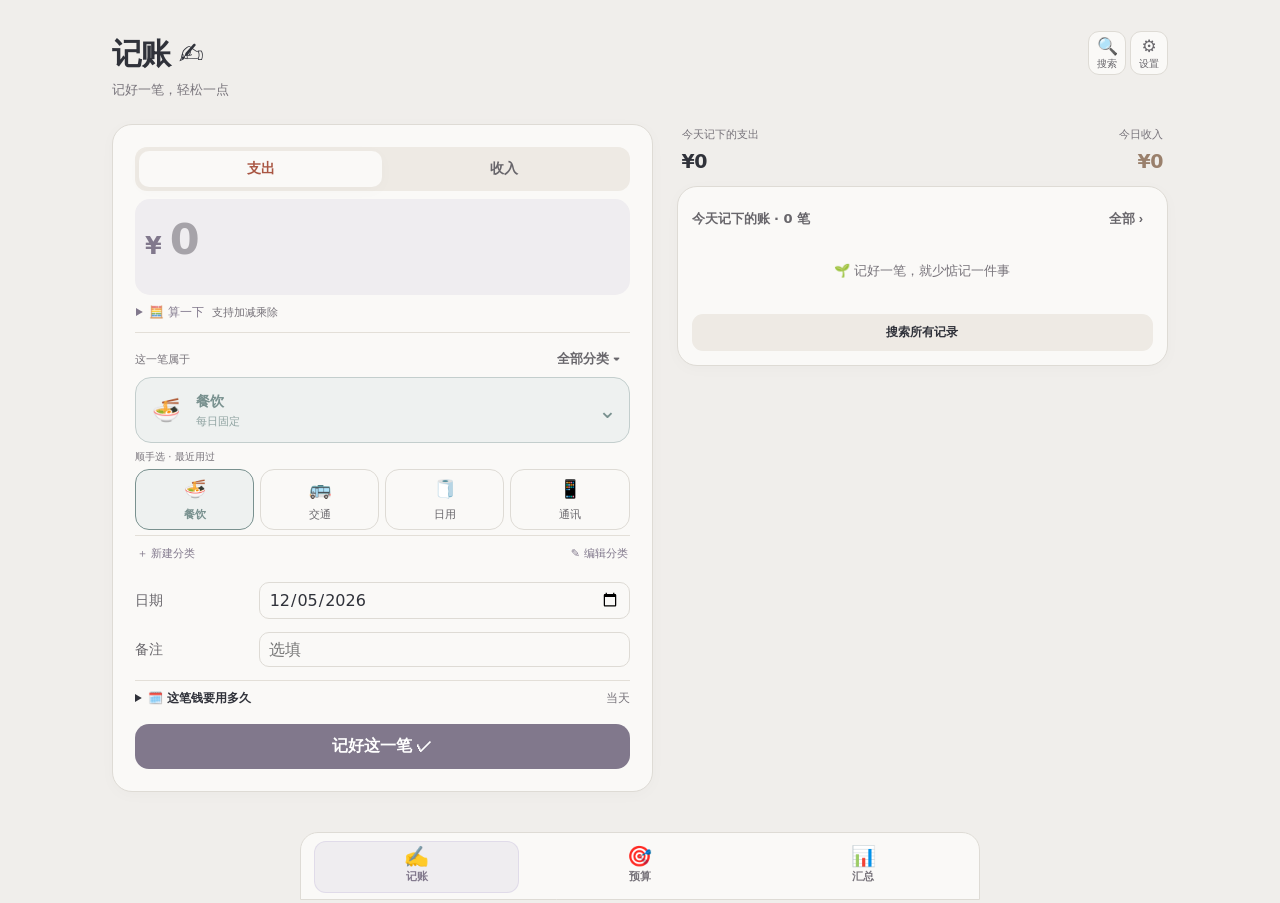
==== commit 331691b3: "Publish data-free budget portfolio with mobile ledger, linked budgets and themes" ====
--- a/index.html
+++ b/index.html
@@ -2,308 +2,29 @@
 <html lang="zh-CN">
 <head>
 <meta charset="utf-8">
-<meta name="viewport" content="width=device-width, initial-scale=1, viewport-fit=cover, user-scalable=no">
+<meta name="viewport" content="width=device-width, initial-scale=1, viewport-fit=cover">
 <meta name="theme-color" content="#f9f9f7">
 <meta name="apple-mobile-web-app-capable" content="yes">
 <meta name="apple-mobile-web-app-status-bar-style" content="default">
 <meta name="apple-mobile-web-app-title" content="收支账本">
-<link rel="apple-touch-icon" href="apple-touch-icon.png">
-<link rel="icon" type="image/png" href="apple-touch-icon.png">
+
+
 <title>我的收支账本</title>
-<style>
-:root{
-  color-scheme: light;
-  /* 应用界面色 */
-  --page:#f9f9f7; --surface:#fcfcfb; --surface-2:#f1f0ec;
-  --ink:#0b0b0b; --ink-2:#52514e; --muted:#898781;
-  --line:#e1e0d9; --border:rgba(11,11,11,.10);
-  /* 可视化角色（dataviz 参考盘） */
-  --s1:#2a78d6; --s2:#eb6834; --s3:#1baf7a; --s4:#eda100;
-  --s5:#e87ba4; --s6:#008300; --s7:#4a3aa7; --s8:#e34948;
-  --seq100:#cde2fb; --seq250:#86b6ef; --seq400:#3987e5; --seq450:#2a78d6; --seq500:#256abf; --seq550:#1c5cab;
-  --good:#0ca30c; --warn:#fab219; --serious:#ec835a; --critical:#d03b3b;
-  --income:#0ca30c; --expense:#d03b3b;
-  --brand:#2a78d6; --brand-ink:#ffffff;
-  --success-text:#006300;
-  --grid:#e1e0d9; --baseline:#c3c2b7;
-  --shadow:0 1px 2px rgba(11,11,11,.06),0 2px 8px rgba(11,11,11,.05);
-  --radius:16px;
-}
-@media (prefers-color-scheme: dark){
-  :root{
-    color-scheme: dark;
-    --page:#0d0d0d; --surface:#1a1a19; --surface-2:#242422;
-    --ink:#ffffff; --ink-2:#c3c2b7; --muted:#898781;
-    --line:#2c2c2a; --border:rgba(255,255,255,.10);
-    --s1:#3987e5; --s2:#d95926; --s3:#199e70; --s4:#c98500;
-    --s5:#d55181; --s6:#008300; --s7:#9085e9; --s8:#e66767;
-    --seq400:#3987e5; --seq450:#3987e5;
-    --income:#0ca30c; --expense:#e66767;
-    --brand:#3987e5;
-    --success-text:#0ca30c;
-    --grid:#2c2c2a; --baseline:#383835;
-    --shadow:0 1px 2px rgba(0,0,0,.4),0 2px 8px rgba(0,0,0,.3);
-  }
-}
-*{box-sizing:border-box;-webkit-tap-highlight-color:transparent}
-html,body{margin:0;padding:0}
-body{
-  font-family:system-ui,-apple-system,"Segoe UI","PingFang SC","Microsoft YaHei",sans-serif;
-  background:var(--page); color:var(--ink);
-  font-size:15px; line-height:1.45;
-  -webkit-font-smoothing:antialiased;
-}
-#app{max-width:640px;margin:0 auto;padding-bottom:calc(64px + env(safe-area-inset-bottom));}
-main#view{padding:16px 14px 24px;min-height:100vh}
-.hidden{display:none!important}
-
-/* ===== 顶栏 ===== */
-.topbar{display:flex;align-items:center;justify-content:space-between;margin-bottom:14px}
-.topbar h1{font-size:22px;font-weight:700;margin:0;letter-spacing:-.01em}
-.topbar .sub{font-size:12px;color:var(--muted);font-weight:500}
-.btn{appearance:none;border:none;border-radius:12px;padding:10px 14px;font-size:14px;font-weight:600;
-  background:var(--surface-2);color:var(--ink);cursor:pointer}
-.btn:active{opacity:.7}
-.btn.primary{background:var(--brand);color:var(--brand-ink)}
-.btn.ghost{background:transparent;color:var(--ink-2)}
-.btn.danger{background:transparent;color:var(--critical)}
-.btn.sm{padding:6px 10px;font-size:13px;border-radius:10px}
-
-/* ===== 卡片 ===== */
-.card{background:var(--surface);border:1px solid var(--border);border-radius:var(--radius);
-  padding:14px;margin-bottom:12px;box-shadow:var(--shadow)}
-/* 卡片标题＝分区标签：小、灰、带字距，让位给数据 */
-.card h3{font-size:12px;font-weight:700;color:var(--muted);margin:0 0 12px;letter-spacing:.06em}
-
-/* ===== 记账表单 ===== */
-.seg{display:flex;background:var(--surface-2);border-radius:12px;padding:3px;margin-bottom:12px}
-.seg button{flex:1;border:none;background:transparent;padding:9px;border-radius:10px;font-size:14px;font-weight:600;color:var(--ink-2);cursor:pointer}
-.seg button.on{background:var(--surface);color:var(--ink);box-shadow:var(--shadow)}
-.seg button.on.expense{color:var(--expense)}
-.seg button.on.income{color:var(--income)}
-.amount-box{position:relative}
-.amount-wrap{display:flex;align-items:baseline;gap:6px;padding:6px 2px 12px;border-bottom:1px solid var(--line);margin-bottom:12px}
-.amount-wrap .cur{font-size:26px;font-weight:700}
-#amount{flex:1;border:none;background:transparent;font-size:36px;font-weight:700;font-family:inherit;color:var(--ink);outline:none;width:100%;min-width:0}
-#amount::placeholder{color:var(--muted)}
-/* 保存成功：金额区弹一下 + 一枚「✓ 金额」浮起 */
-.amount-box.bump{animation:bump .45s cubic-bezier(.34,1.56,.64,1)}
-@keyframes bump{0%{transform:scale(1)}32%{transform:scale(1.03)}100%{transform:scale(1)}}
-.saved-pill{position:absolute;left:50%;top:2px;transform:translateX(-50%);pointer-events:none;
-  background:var(--good);color:#fff;font-size:13px;font-weight:700;padding:5px 13px;border-radius:999px;
-  box-shadow:var(--shadow);opacity:1;transition:opacity .5s,transform .5s}
-.saved-pill.out{opacity:0;transform:translateX(-50%) translateY(-20px)}
-#amountPreview{font-size:13px;color:var(--good);font-weight:600;min-height:18px;margin:-4px 0 10px}
-/* 算式快捷键（配合系统键盘，不占额外高度） */
-.calc-row{display:flex;gap:6px;margin-bottom:8px}
-.calc-op{flex:1;padding:8px;font-size:17px;font-weight:700;border:1px solid var(--border);border-radius:10px;
-  background:var(--surface);color:var(--ink);cursor:pointer;transition:transform .09s,background .12s}
-.calc-op:active{background:var(--surface-2);transform:scale(.94)}
-/* 点选分类的回弹 */
-@keyframes pop{0%{transform:scale(1)}45%{transform:scale(1.09)}100%{transform:scale(1)}}
-.cat,.chip{transition:transform .1s,border-color .15s,background .15s}
-.cat:active,.chip:active{transform:scale(.94)}
-.cat.pop,.chip.pop{animation:pop .3s cubic-bezier(.34,1.56,.64,1)}
-.save-btn{transition:transform .09s}
-.save-btn:active{transform:scale(.975)}
-/* 今日小结的一句话评价 */
-.day-note{display:flex;align-items:center;justify-content:space-between;gap:8px;margin-top:12px;font-size:13px;font-weight:600}
-.day-note .dn-cmp{font-size:12px;font-weight:700;padding:2px 9px;border-radius:999px;background:var(--surface-2);
-  color:var(--ink-2);flex-shrink:0;font-variant-numeric:tabular-nums}
-.day-note .dn-cmp.down{color:var(--good)}
-.day-note .dn-cmp.up{color:var(--serious)}
-.dn-sub{font-size:11px;color:var(--muted);margin-top:4px}
-@media (prefers-reduced-motion: reduce){
-  .amount-box.bump,.cat.pop,.chip.pop{animation:none}
-  .saved-pill{transition:opacity .3s}
-}
-.cat-grid{display:grid;grid-template-columns:repeat(4,1fr);gap:8px;margin-bottom:12px}
-.cat{display:flex;flex-direction:column;align-items:center;gap:4px;padding:10px 4px;border-radius:12px;
-  border:1px solid var(--border);background:var(--surface);cursor:pointer}
-.cat .ico{font-size:22px}
-.cat .nm{font-size:12px;color:var(--ink-2)}
-.cat.on{border-color:var(--brand);background:var(--brand);color:#fff}
-.cat.on .nm{color:#fff}
-.cat .badge{font-size:10px;color:var(--muted)}
-.cat.on .badge{color:rgba(255,255,255,.8)}
-.cat-scroll{display:flex;gap:8px;overflow-x:auto;-webkit-overflow-scrolling:touch;padding:6px 2px;margin-bottom:6px;scrollbar-width:none}
-.cat-scroll::-webkit-scrollbar{display:none}
-.chip{flex:0 0 auto;display:flex;flex-direction:column;align-items:center;gap:2px;padding:8px 12px;border-radius:12px;border:1px solid var(--border);background:var(--surface);cursor:pointer;min-width:56px}
-.chip .ico{font-size:20px}
-.chip .nm{font-size:11px;color:var(--ink-2);white-space:nowrap}
-.chip.on{border-color:var(--brand);background:var(--brand);color:#fff}
-.chip.on .nm{color:#fff}
-.field{display:flex;align-items:center;gap:8px;margin-bottom:10px;font-size:14px;color:var(--ink-2)}
-.field input[type=date]{flex:1;border:1px solid var(--border);background:var(--surface);color:var(--ink);
-  border-radius:10px;padding:9px 10px;font-size:14px;font-family:inherit}
-.field input[type=text]{flex:1;border:1px solid var(--border);background:var(--surface);color:var(--ink);
-  border-radius:10px;padding:9px 10px;font-size:14px;font-family:inherit}
-.save-btn{width:100%;padding:15px;font-size:16px;font-weight:700;border:none;border-radius:14px;
-  background:var(--brand);color:var(--brand-ink);cursor:pointer;margin-top:6px}
-.save-btn:active{opacity:.85}
-
-/* ===== 底部导航 ===== */
-#tabbar{position:fixed;left:0;right:0;bottom:0;max-width:640px;margin:0 auto;
-  display:flex;background:var(--surface);border-top:1px solid var(--border);
-  padding:6px 4px calc(6px + env(safe-area-inset-bottom))}
-#tabbar button{flex:1;background:none;border:none;color:var(--muted);font-size:11px;font-weight:600;
-  display:flex;flex-direction:column;align-items:center;gap:2px;padding:4px 0;cursor:pointer}
-#tabbar button .ti{font-size:21px;line-height:1}
-#tabbar button.on{color:var(--brand)}
-
-/* ===== 汇总磁贴：页面主指标，字号必须明显压过正文 ===== */
-.tiles{display:grid;grid-template-columns:1fr 1fr;gap:10px;margin-bottom:12px}
-.tile{background:var(--surface);border:1px solid var(--border);border-radius:var(--radius);padding:12px 14px;min-width:0}
-.tile .lb{font-size:11px;font-weight:600;color:var(--muted);letter-spacing:.06em}
-/* 大数字：手机上约 24px，桌面封顶 30px。overflow-wrap 只在极端长数字时兜底换行，不让它溢出卡片 */
-.tile .vl{font-size:clamp(22px,6.4vw,30px);font-weight:700;margin-top:3px;line-height:1.15;
-  letter-spacing:-.02em;font-variant-numeric:tabular-nums;overflow-wrap:anywhere}
-.tile .dl{font-size:11px;color:var(--muted);margin-top:3px}
-.vl.income{color:var(--income)} .vl.expense{color:var(--expense)} .vl.brand{color:var(--brand)}
-
-/* ===== 列表 ===== */
-.row{display:flex;align-items:center;gap:10px;padding:10px 2px;border-bottom:1px solid var(--line)}
-.row:last-child{border-bottom:none}
-.row .ico{font-size:20px;width:28px;text-align:center}
-.row .mid{flex:1;min-width:0}
-.row .nm{font-size:15px;font-weight:600}
-.row .sub{font-size:11px;color:var(--muted)}
-.row .amt{font-size:17px;font-weight:700;font-variant-numeric:tabular-nums;letter-spacing:-.01em}
-.amt.in{color:var(--income)} .amt.out{color:var(--expense)}
-.row .badge{font-size:10px;padding:1px 6px;border-radius:6px;border:1px solid var(--border);color:var(--muted)}
-/* 最近记录：点一条就改，右边 ✕ 直接删 */
-.rec-day{display:flex;justify-content:space-between;align-items:baseline;font-size:11px;font-weight:700;
-  color:var(--muted);padding:10px 2px 4px;border-bottom:1px solid var(--border);letter-spacing:.06em}
-.rec-day .dsum{font-variant-numeric:tabular-nums;font-size:13px;font-weight:700;color:var(--ink-2);letter-spacing:0}
-.rec-row{cursor:pointer;border-radius:8px;padding-left:6px;padding-right:6px;margin:0 -6px}
-.rec-row:active{background:var(--surface-2)}
-.rec-note{font-size:11px;color:var(--muted);font-weight:400;margin-left:5px}
-.rec-hint{font-size:11px;color:var(--muted);margin:-4px 0 6px}
-.del-x{flex-shrink:0;width:28px;height:28px;border-radius:50%;border:1px solid var(--border);background:transparent;
-  color:var(--muted);font-size:13px;line-height:1;cursor:pointer;padding:0;font-family:inherit;
-  transition:transform .09s,background .12s,color .12s}
-.del-x:active{transform:scale(.86);background:var(--surface-2);color:var(--critical);border-color:var(--critical)}
-.empty{text-align:center;color:var(--muted);padding:30px 10px;font-size:14px}
-
-/* ===== 预算 ===== */
-.budget-row{padding:10px 0;border-bottom:1px solid var(--line)}
-.budget-row:last-child{border-bottom:none}
-.br-top{display:flex;align-items:center;gap:6px;margin-bottom:6px}
-.br-top .nm{font-weight:600;font-size:15px;flex:1}
-.br-top input[type=number]{width:110px;border:1px solid var(--border);background:var(--surface);color:var(--ink);
-  border-radius:8px;padding:6px 8px;font-size:14px;text-align:right;font-family:inherit}
-.meter{height:8px;background:var(--surface-2);border-radius:6px;overflow:hidden;margin-top:6px}
-.meter .fill{height:100%;border-radius:6px;background:var(--seq400);transition:width .3s}
-.meter .fill.over{background:var(--critical)}
-.meter .fill.warn{background:var(--warn)}
-.br-meta{display:flex;justify-content:space-between;font-size:11px;color:var(--muted);margin-top:4px}
-.budget-grid{display:grid;grid-template-columns:1fr 1fr;gap:10px}
-.btile{background:var(--surface);border:1px solid var(--border);border-radius:12px;padding:10px 12px;cursor:pointer}
-.btile:active{opacity:.8}
-.btile .tn{font-size:12px;font-weight:600;color:var(--ink-2);margin-bottom:3px}
-.btile .tv{font-size:19px;font-weight:700;font-variant-numeric:tabular-nums;letter-spacing:-.02em;line-height:1.2}
-.btile .tv .b{font-size:11px;color:var(--muted);font-weight:400;letter-spacing:0}
-.btile .meter{margin-top:6px;height:6px}
-.btile.over{border-color:var(--critical)}
-.btile.over .tv{color:var(--critical)}
-.btile.warn{border-color:var(--warn)}
-.oo-list{display:flex;flex-direction:column;margin-top:2px}
-.oo-row{display:flex;align-items:center;gap:8px;padding:6px 2px;border-bottom:1px solid var(--line);cursor:pointer}
-.oo-row:last-child{border-bottom:none}
-.oo-row .ico{font-size:16px;width:22px;text-align:center;flex-shrink:0}
-.oo-row .nm{flex:1;font-size:14px;color:var(--ink-2);min-width:0;white-space:nowrap;overflow:hidden;text-overflow:ellipsis}
-.oo-row .amt{font-size:15px;font-weight:700;font-variant-numeric:tabular-nums;color:var(--expense);letter-spacing:-.01em}
-/* 预算页头条：超支 / 剩余额度 */
-.bud-hero{font-size:clamp(21px,5.8vw,25px);font-weight:700;letter-spacing:-.02em;
-  font-variant-numeric:tabular-nums;line-height:1.2;margin-bottom:3px}
-.bud-hero.critical{color:var(--critical)}
-.bud-hero.good{color:var(--good)}
-.bud-sub{font-size:12px;color:var(--ink-2);margin-bottom:5px}
-.bud-meta{font-size:11px;color:var(--muted);line-height:1.55;margin-bottom:14px}
-
-/* ===== 图表 ===== */
-.chart{margin:6px 0}
-.legend{display:flex;flex-wrap:wrap;gap:8px;margin-top:8px}
-.legend .lg{display:flex;align-items:center;gap:5px;font-size:12px;color:var(--ink-2);cursor:pointer;
-  padding:4px 8px;border-radius:8px;border:1px solid var(--border)}
-.legend .sw{width:10px;height:10px;border-radius:3px;flex-shrink:0}
-.legend .lg.on{background:var(--surface-2)}
-/* 圆环图图例：按性质分组、组内排序的醒目行 */
-.legend.donut-lg{flex-direction:column;gap:6px;margin-top:14px;width:100%}
-.legend.donut-lg .lg-head{display:flex;justify-content:space-between;align-items:baseline;font-size:11px;font-weight:700;color:var(--muted);letter-spacing:.06em;margin-top:10px;padding-bottom:5px;border-bottom:1px solid var(--line)}
-.legend.donut-lg .lg-head:first-child{margin-top:0}
-.legend.donut-lg .lg-head span:last-child{font-size:13px;font-weight:700;color:var(--ink-2);font-variant-numeric:tabular-nums;letter-spacing:0}
-.legend.donut-lg .lg{display:grid;grid-template-columns:12px 1fr auto;grid-template-rows:auto auto;column-gap:8px;row-gap:3px;align-items:center;padding:8px 10px;border-radius:10px;border:1px solid var(--border);background:var(--surface);cursor:pointer;color:var(--ink)}
-.legend.donut-lg .lg .sw{grid-column:1;grid-row:1/span 2;width:10px;height:10px;border-radius:3px}
-.legend.donut-lg .lg-nm{grid-column:2;grid-row:1;font-size:14px;font-weight:600;color:var(--ink);white-space:nowrap;overflow:hidden;text-overflow:ellipsis}
-.legend.donut-lg .lg-amt{grid-column:3;grid-row:1;font-size:16px;font-weight:700;font-variant-numeric:tabular-nums;letter-spacing:-.01em;color:var(--ink)}
-.legend.donut-lg .lg-bar{grid-column:2/span 2;grid-row:2;height:5px;background:var(--surface-2);border-radius:3px;overflow:hidden}
-.legend.donut-lg .lg-bar i{display:block;height:100%;border-radius:3px}
-.legend.donut-lg .lg.on{border-color:var(--brand);background:var(--surface-2)}
-.donut-wrap{display:flex;flex-direction:column;align-items:center}
-.donut-wrap svg{width:190px;height:190px}
-.donut-center{font-size:26px;font-weight:700;fill:var(--ink);letter-spacing:-.02em}
-.donut-cap{font-size:10px;fill:var(--muted)}
-svg text{font-family:inherit}
-svg .axis{stroke:var(--baseline);stroke-width:1}
-svg .tick{fill:var(--muted);font-size:10px}
-svg .grid{stroke:var(--grid);stroke-width:1}
-svg .bar-income{fill:var(--income)}
-svg .bar-expense{fill:var(--expense)}
-
-/* ===== 下月预算参考 ===== */
-.ref-row{display:flex;align-items:center;gap:8px;padding:9px 0;border-bottom:1px solid var(--line)}
-.ref-row:last-child{border-bottom:none}
-.ref-row .nm{flex:1;font-size:14px}
-.ref-row .v{font-variant-numeric:tabular-nums;font-size:13px;color:var(--muted)}
-.ref-row .sug{font-weight:700;font-size:16px;color:var(--brand);font-variant-numeric:tabular-nums;letter-spacing:-.01em}
-
-/* ===== 提示/弹窗 ===== */
-#toast{position:fixed;left:50%;bottom:calc(76px + env(safe-area-inset-bottom));transform:translateX(-50%);
-  background:var(--ink);color:var(--page);padding:11px 16px;border-radius:12px;font-size:14px;font-weight:600;
-  box-shadow:var(--shadow);z-index:60;max-width:90vw;display:flex;gap:12px;align-items:center;
-  opacity:0;pointer-events:none;transition:opacity .2s}
-#toast.show{opacity:1;pointer-events:auto}
-#toast .act{color:var(--s4);font-weight:700;cursor:pointer;border:none;background:none;font-size:14px;padding:0}
-#modal{position:fixed;inset:0;background:rgba(0,0,0,.45);z-index:80;display:none;align-items:center;justify-content:center;padding:20px}
-#modal .box{background:var(--surface);border-radius:18px;padding:20px;width:100%;max-width:420px;max-height:80vh;overflow:auto}
-#modal h3{margin:0 0 6px;font-size:17px}
-#modal p{font-size:14px;color:var(--ink-2);margin:0 0 16px}
-#modal .mrow{display:flex;gap:8px;justify-content:flex-end}
-/* ===== 底部抽屉（就地改一条记录，不跳页） ===== */
-#sheetWrap{position:fixed;inset:0;z-index:70;display:none}
-#sheetWrap.show{display:block}
-#sheetScrim{position:absolute;inset:0;background:rgba(0,0,0,.45);opacity:0;transition:opacity .22s}
-#sheetWrap.show #sheetScrim{opacity:1}
-#sheet{position:absolute;left:0;right:0;bottom:0;max-width:640px;margin:0 auto;
-  background:var(--surface);border-radius:20px 20px 0 0;
-  padding:10px 14px calc(16px + env(safe-area-inset-bottom));
-  max-height:88vh;overflow-y:auto;-webkit-overflow-scrolling:touch;
-  box-shadow:0 -6px 24px rgba(0,0,0,.18);
-  transform:translateY(100%);transition:transform .26s cubic-bezier(.32,.72,0,1)}
-#sheetWrap.show #sheet{transform:translateY(0)}
-.sheet-grab{width:38px;height:4px;border-radius:2px;background:var(--border);margin:0 auto 12px}
-.sheet-head{display:flex;justify-content:space-between;align-items:center;margin-bottom:10px}
-.sheet-head h3{margin:0;font-size:16px}
-.sheet-save{flex:2;padding:13px;font-size:15px;font-weight:700;border:none;border-radius:14px;
-  background:var(--brand);color:var(--brand-ink);cursor:pointer;font-family:inherit;transition:transform .09s}
-.sheet-del{flex:1;padding:13px;font-size:15px;font-weight:700;border:1px solid var(--border);border-radius:14px;
-  background:transparent;color:var(--critical);cursor:pointer;font-family:inherit;transition:transform .09s}
-.sheet-save:active,.sheet-del:active{transform:scale(.97)}
-@media (prefers-reduced-motion: reduce){#sheet{transition:none}#sheetScrim{transition:none}}
-
-.banner{background:var(--surface);border:1px solid var(--warn);border-left:4px solid var(--warn);
-  border-radius:12px;padding:12px 14px;margin-bottom:12px;font-size:13px;color:var(--ink)}
-.banner b{color:var(--ink)}
-.banner .acts{margin-top:8px;display:flex;gap:8px}
-.section-title{font-size:11px;font-weight:700;color:var(--muted);letter-spacing:.08em;margin:18px 0 8px}
-/* .kv 目前只用于设置页的「标签 → 一句话」行，值可能是长句，所以不做成大数字 */
-.kv{display:flex;justify-content:space-between;align-items:baseline;gap:12px;padding:9px 0;border-bottom:1px solid var(--line)}
-.kv:last-child{border-bottom:none}
-.kv .k{font-size:12px;color:var(--muted);flex-shrink:0}
-.kv .v{flex:1;min-width:0;text-align:right;font-size:14px;font-weight:600;color:var(--ink)}
-.switch{display:flex;justify-content:space-between;align-items:center;padding:9px 0;border-bottom:1px solid var(--line);font-size:14px}
-</style>
+<link rel="stylesheet" href="app.css">
+<link rel="stylesheet" href="pools.css">
+<link rel="stylesheet" href="visual.css">
+<link rel="stylesheet" href="review.css">
+<link rel="stylesheet" href="priority.css">
+<link rel="stylesheet" href="clarity.css">
+<link rel="stylesheet" href="search-date.css">
+<link rel="stylesheet" href="layout.css">
+<link rel="stylesheet" href="inline-categories.css">
+<link rel="stylesheet" href="daily-coverage.css">
+<link rel="stylesheet" href="compact.css">
+<link rel="stylesheet" href="amount-polish.css">
+<link rel="stylesheet" href="responsive.css">
+<link rel="stylesheet" href="batch-budget.css">
+<link rel="stylesheet" href="appearance.css">
 </head>
 <body>
 <div id="app">
@@ -314,1304 +35,22 @@
 <div id="modal"></div>
 <div id="sheetWrap"><div id="sheetScrim" onclick="closeSheet()"></div><div id="sheet"></div></div>
 
-<script>
-"use strict";
-/* =========================================================================
- * 收支账本 —— 单文件本地记账（IndexedDB，无服务器/无广告/无联网）
- * 数据完全存于本机浏览器；支持一键导出/导入 JSON 备份。
- * 未来可架到本地小服务器实现"全自动写盘 + 历史版本"，数据无缝迁移。
- * ========================================================================= */
-
-/* ---------------- 常量：可视化调色板（dataviz 参考盘，CVD 安全） ---------------- */
-const CAT_COLORS = ["var(--s1)","var(--s2)","var(--s3)","var(--s4)","var(--s5)","var(--s6)","var(--s7)","var(--s8)"];
-
-/* ---------------- 默认分类 ---------------- */
-const DEFAULT_CATEGORIES = [
-  // 收入
-  {id:"inc_salary", type:"income", nature:"recurring", name:"工资", icon:"💰", sort:1},
-  {id:"inc_bonus",  type:"income", nature:"recurring", name:"奖金/兼职", icon:"🎁", sort:2},
-  {id:"inc_invest", type:"income", nature:"recurring", name:"理财收益", icon:"📈", sort:3},
-  {id:"inc_other",  type:"income", nature:"recurring", name:"其他收入", icon:"➕", sort:4},
-  // 支出-每日固定
-  {id:"exp_food",  type:"expense", nature:"recurring", name:"餐饮", icon:"🍜", sort:10},
-  {id:"exp_trans", type:"expense", nature:"recurring", name:"交通", icon:"🚌", sort:11},
-  {id:"exp_daily", type:"expense", nature:"recurring", name:"日用", icon:"🧻", sort:12},
-  {id:"exp_comm",  type:"expense", nature:"recurring", name:"通讯", icon:"📱", sort:13},
-  {id:"exp_fun",   type:"expense", nature:"recurring", name:"娱乐", icon:"🎮", sort:14},
-  {id:"exp_med",   type:"expense", nature:"recurring", name:"医疗", icon:"💊", sort:15},
-  {id:"exp_edu",   type:"expense", nature:"recurring", name:"教育", icon:"📚", sort:16},
-  // 支出-周期性（摊销）
-  {id:"exp_rent",  type:"expense", nature:"periodic", periodMonths:2,  name:"房租", icon:"🏠", sort:20},
-  {id:"exp_insur", type:"expense", nature:"periodic", periodMonths:12, name:"保险/物业", icon:"🛡️", sort:21},
-  // 支出-偶发
-  {id:"exp_shop",  type:"expense", nature:"oneoff", name:"大额购物(衣物)", icon:"🛍️", sort:30},
-  {id:"exp_gift",  type:"expense", nature:"oneoff", name:"人情往来", icon:"🧧", sort:31},
-  {id:"exp_travel",type:"expense", nature:"oneoff", name:"旅行", icon:"✈️", sort:32},
-  {id:"exp_elec",  type:"expense", nature:"oneoff", name:"数码家电", icon:"💻", sort:33},
-  {id:"exp_other", type:"expense", nature:"oneoff", name:"其他偶发", icon:"📦", sort:34},
-];
-const NATURE_LABEL = {recurring:"每日固定", periodic:"周期性", oneoff:"偶发"};
-const INCOME_LABEL = {recurring:"稳定", periodic:"周期", oneoff:"偶发"};
-function natureLabel(c){return (c&&c.type==='income'?INCOME_LABEL:NATURE_LABEL)[c.nature]||'';}
-const TOTAL_CAP = 7000; // 本月总预算上限（预算页超支提醒 + 记账页日均参考）
-const DEFAULT_FIXED = {'乖乖':200, '房租':2450, '房屋杂费':200, '用餐':900, '食材':420, '日用品':200, '交通':160, '订阅费':180, '通讯':70, '零食':170};
-const ARCHIVE_BEFORE = '2023-01'; // 2023年以前的数据算历史归档，不参与预算计算
-const AMORTIZE_FROM = '2026-09'; // 2026-09 起，周期性支出的当月金额按摊销计算（周期内总金额/周期时长）
-
-/* ---------------- 工具函数 ---------------- */
-const $=s=>document.querySelector(s);
-function esc(s){return String(s==null?"":s).replace(/[&<>"']/g,c=>({"&":"&amp;","<":"&lt;",">":"&gt;",'"':"&quot;","'":"&#39;"}[c]));}
-function uid(){return (crypto.randomUUID?crypto.randomUUID():'id-'+Date.now().toString(36)+'-'+Math.random().toString(36).slice(2));}
-function fmtMoney(n){
-  n=Number(n||0); const neg=n<0; n=Math.abs(n);
-  let s=n.toLocaleString('zh-CN',{minimumFractionDigits:2,maximumFractionDigits:2}).replace(/\.00$/,'');
-  return (neg?'-':'')+'¥'+s;
-}
-function fmtNum(n){return Number(n||0).toLocaleString('zh-CN',{maximumFractionDigits:2});}
-const pad=n=>String(n).padStart(2,'0');
-function todayStr(){const d=new Date();return d.getFullYear()+'-'+pad(d.getMonth()+1)+'-'+pad(d.getDate());}
-function monthStr(d){return d.getFullYear()+'-'+pad(d.getMonth()+1);}
-const curMonth=()=>monthStr(new Date());
-const WD=['周日','周一','周二','周三','周四','周五','周六'];
-function weekdayOf(s){const d=new Date(s+'T00:00:00');return isNaN(d)?'':WD[d.getDay()];}
-function shiftDay(s,delta){const d=new Date(s+'T00:00:00');d.setDate(d.getDate()+delta);
-  return d.getFullYear()+'-'+pad(d.getMonth()+1)+'-'+pad(d.getDate());}
-
-/* ---------------- 交互手感：震动 / 动效 / 数字滚动 ---------------- */
-const REDUCE=!!(window.matchMedia&&window.matchMedia('(prefers-reduced-motion: reduce)').matches);
-function haptic(pattern){
-  try{ if(navigator.vibrate) navigator.vibrate(pattern==null?8:pattern); }catch(e){}
-}
-function animateNumber(el,from,to,dur){
-  if(!el)return;
-  if(REDUCE||from===to){el.textContent=fmtMoney(to);return;}
-  const t0=performance.now(), d=dur||620;
-  (function step(now){
-    const p=Math.min(1,(now-t0)/d);
-    const e=1-Math.pow(1-p,3); // easeOutCubic
-    el.textContent=fmtMoney(from+(to-from)*e);
-    if(p<1)requestAnimationFrame(step); else el.textContent=fmtMoney(to);
-  })(t0);
-}
-function dayExpenseTotal(ds){
-  return state.transactions.filter(t=>!t.deletedAt&&t.type==='expense'&&t.date===ds)
-    .reduce((s,t)=>s+Number(t.amount||0),0);
-}
-function todayExpenseTotal(){return dayExpenseTotal(todayStr());}
-function dayVibe(v){
-  const daily=TOTAL_CAP/30;
-  if(v<=0)return '今天还没有支出，静悄悄的 🌙';
-  const r=v/daily;
-  if(r<0.5)return '今天很克制 🌱';
-  if(r<0.9)return '在预算节奏里 ✓';
-  if(r<1.25)return '今天花得有点满 ⚖️';
-  if(r<2)return '今天稍微放飞了一下 🍃';
-  return '今天大出血，明天悠着点 💸';
-}
-function shiftMonth(m,delta){const[y,mo]=m.split('-').map(Number);const d=new Date(y,mo-1+delta,1);return monthStr(d);}
-function monthLabel(m){const[y,mo]=m.split('-').map(Number);return y+'年'+mo+'月';}
-function toast(msg,actionLabel,actionFn){
-  const t=$('#toast'); t.innerHTML='<span>'+esc(msg)+'</span>';
-  if(actionLabel){const b=document.createElement('button');b.className='act';b.textContent=actionLabel;
-    b.onclick=()=>{actionFn();hideToast();};t.appendChild(b);}
-  t.classList.add('show');
-  clearTimeout(t._h); t._h=setTimeout(hideToast, actionLabel?6000:2600);
-}
-function hideToast(){$('#toast').classList.remove('show');}
-function modal(html){
-  return new Promise(res=>{
-    const m=$('#modal'); m.innerHTML='<div class="box">'+html+'</div>';
-    m.onclick=e=>{if(e.target===m){m.style.display='none';res(null);}};
-    m.style.display='flex';
-    m._resolve=res;
-  });
-}
-function closeModal(v){const m=$('#modal');m.style.display='none';if(m._resolve)m._resolve(v);}
-function confirmDialog(title,text,okLabel='确定',danger=false){
-  return modal(
-    '<h3>'+esc(title)+'</h3><p>'+esc(text)+'</p>'+
-    '<div class="mrow"><button class="btn" onclick="closeModal(false)">取消</button>'+
-    '<button class="btn '+(danger?'danger':'primary')+'" onclick="closeModal(true)">'+esc(okLabel)+'</button></div>'
-  );
-}
-
-/* ---------------- 数据层（IndexedDB） ---------------- */
-const DB_NAME='shouzhi-zhangben', DB_VER=1;
-let db;
-function openDB(){return new Promise((res,rej)=>{
-  const r=indexedDB.open(DB_NAME,DB_VER);
-  r.onupgradeneeded=e=>{const d=e.target.result;
-    if(!d.objectStoreNames.contains('main'))d.createObjectStore('main');
-    if(!d.objectStoreNames.contains('backup'))d.createObjectStore('backup');};
-  r.onsuccess=e=>{db=e.target.result;res(db);};
-  r.onerror=e=>rej(e);
-});}
-function kvGet(store,key){return new Promise((res,rej)=>{
-  const tx=db.transaction(store,'readonly').objectStore(store).get(key);
-  tx.onsuccess=()=>res(tx.result); tx.onerror=e=>rej(e);});
-}
-function kvSet(store,key,val){return new Promise((res,rej)=>{
-  const tx=db.transaction(store,'readwrite'); tx.objectStore(store).put(val,key);
-  tx.oncomplete=()=>res(); tx.onerror=e=>rej(e);});
-}
-function kvDel(store,key){return new Promise((res,rej)=>{
-  const tx=db.transaction(store,'readwrite'); tx.objectStore(store).delete(key);
-  tx.oncomplete=()=>res(); tx.onerror=e=>rej(e);});
-}
-
-/* ---------------- 状态 ---------------- */
-let state={
-  categories:[],
-  transactions:[],
-  budgets:{},       // { '2026-10': { items:{catId:amount} } }
-  meta:{ lastExportAt:null, remindDays:14 },
-  view:'record',
-  month:curMonth(),
-  rec:{type:'expense',categoryId:null,amount:'',date:todayStr(),note:''},
-  edit:null,        // 底部抽屉正在编辑的那一条
-  statCat:null,     // 统计页下钻的分类 id
-  catExpanded:false,
-  catSearch:'',
-  searchQuery:'',
-};
-
-/* ---------------- 持久化（主库 + 双副本） ---------------- */
-let saveTimer=null;
-function saveAll(){
-  clearTimeout(saveTimer);
-  saveTimer=setTimeout(async()=>{
-    const tx=JSON.parse(JSON.stringify(state.transactions));
-    const cats=JSON.parse(JSON.stringify(state.categories));
-    const budgets=JSON.parse(JSON.stringify(state.budgets));
-    const meta=JSON.parse(JSON.stringify(state.meta));
-    await kvSet('main','transactions',tx);
-    await kvSet('main','categories',cats);
-    await kvSet('main','budgets',budgets);
-    await kvSet('main','meta',meta);
-    // 双副本（防主表损坏）
-    await kvSet('backup','transactions',tx);
-    await kvSet('backup','categories',cats);
-    await kvSet('backup','budgets',budgets);
-    await kvSet('backup','meta',meta);
-  },150);
-}
-
-/* ---------------- 分类工具 ---------------- */
-function catById(id){return state.categories.find(c=>c.id===id);}
-function catsOf(type,nature){return state.categories.filter(c=>c.type===type&&(!nature||c.nature===nature)).sort((a,b)=>a.sort-b.sort);}
-function activeCats(type,nature){return catsOf(type,nature).filter(c=>!c.retired);}
-function budgetedCats(){return state.categories.filter(c=>c.type==='expense'&&c.nature!=='oneoff').sort((a,b)=>a.sort-b.sort);}
-function oneoffCats(){return state.categories.filter(c=>c.type==='expense'&&c.nature==='oneoff').sort((a,b)=>a.sort-b.sort);}
-
-/* ---------------- 聚合 ---------------- */
-function txInMonth(m){return state.transactions.filter(t=>!t.deletedAt&&t.date&&t.date.startsWith(m));}
-function sumOf(list,type){return list.filter(t=>t.type===type).reduce((s,t)=>s+Number(t.amount||0),0);}
-function catSum(list,catId){return list.filter(t=>t.categoryId===catId).reduce((s,t)=>s+Number(t.amount||0),0);}
-function monthIncome(m){return sumOf(txInMonth(m),'income');}
-function effExpByCat(m,catId){
-  const c=catById(catId);
-  if(c&&c.nature==='periodic'&&m>=AMORTIZE_FROM)return periodicAvg(m,c);
-  return monthExpenseByCat(m,catId);
-}
-function monthExpense(m){
-  if(m<AMORTIZE_FROM)return sumOf(txInMonth(m),'expense');
-  return state.categories.filter(c=>c.type==='expense').reduce((s,c)=>s+effExpByCat(m,c.id),0);
-}
-function monthExpenseByCat(m,catId){return catSum(txInMonth(m),catId);}
-function monthDiff(a,b){const[y1,m1]=a.split('-').map(Number),[y2,m2]=b.split('-').map(Number);return (y2-y1)*12+(m2-m1);}
-function periodicAvg(m,cat){
-  // 动态摊销：每笔支出摊到「下一次同分类支出」之前；下次支出录入后自动重算
-  const byMonth={};
-  state.transactions.filter(t=>!t.deletedAt&&t.type==='expense'&&t.categoryId===cat.id).forEach(t=>{
-    const mo=t.date.slice(0,7); byMonth[mo]=(byMonth[mo]||0)+Number(t.amount||0);
-  });
-  const months=Object.keys(byMonth).sort();
-  let payMonth=null;
-  for(const mo of months){ if(mo<=m) payMonth=mo; else break; }
-  if(payMonth===null) return 0;
-  const next=months[months.indexOf(payMonth)+1]||null;
-  const span=Math.max(next?monthDiff(payMonth,next):(cat.periodMonths||1),1);
-  if(monthDiff(payMonth,m)>=span) return 0; // 这笔的覆盖期已过
-  return (byMonth[payMonth])/span;
-}
-function yearIncome(m){const y=m.split('-')[0];let s=0;state.transactions.forEach(t=>{if(!t.deletedAt&&t.type==='income'&&t.date.startsWith(y))s+=Number(t.amount||0);});return s;}
-function yearExpense(m){const y=m.split('-')[0];let s=0;
-  state.categories.filter(c=>c.type==='expense').forEach(c=>{
-    for(let i=1;i<=12;i++){const mm=y+'-'+pad(i);
-      s+=(c.nature==='periodic')?periodicAvg(mm,c):monthExpenseByCat(mm,c.id);
-    }
-  });
-  return s;}
-
-/* ---------------- 渲染分发 ---------------- */
-function render(){
-  renderTabbar();
-  const v=$('#view');
-  if(state.view==='record')renderRecord(v);
-  else if(state.view==='month')renderMonth(v);
-  else if(state.view==='budget')renderBudgetPage(v);
-  else if(state.view==='trend')renderTrend(v);
-  else if(state.view==='search')renderSearch(v);
-  else if(state.view==='settings')renderSettings(v);
-}
-function renderTabbar(){
-  const tabs=[['record','每日记账','✍️'],['month','本月','📊'],['budget','预算','🎯'],['trend','趋势','📈']];
-  $('#tabbar').innerHTML=tabs.map(([k,n,i])=>'<button class="'+(state.view===k?'on':'')+'" onclick="go(\''+k+'\')"><span class="ti">'+i+'</span>'+n+'</button>').join('');
-}
-function go(k){
-  if(k==='search'&&state.view!=='search')state.searchQuery='';  // 每次进来先看最近记录
-  if(state.edit)closeSheet();                                   // 切页时收起抽屉
-  state.view=k;state.statCat=null;render();window.scrollTo(0,0);
-}
-function gearBtn(){return '<button class="btn sm ghost" style="padding:4px 8px;font-size:16px" onclick="go(\'search\')">🔍</button><button class="btn sm ghost" style="padding:4px 8px;font-size:18px" onclick="go(\'settings\')">⚙️</button>';}
-
-/* =========================================================================
- * 记账页
- * ========================================================================= */
-function renderRecord(v){
-  const rec=state.rec;
-  const cats=activeCats(rec.type);
-  if(!rec.categoryId && cats[0])rec.categoryId=cats[0].id;
-  v.innerHTML=
-    '<div class="topbar"><div><h1>记一笔</h1><div class="sub">'+monthLabel(curMonth())+'</div></div>'+gearBtn()+'</div>'+
-    '<div class="card">'+
-      '<div class="seg">'+
-        '<button class="'+(rec.type==='expense'?'on expense':'')+'" onclick="setRecType(\'expense\')">支出</button>'+
-        '<button class="'+(rec.type==='income'?'on income':'')+'" onclick="setRecType(\'income\')">收入</button>'+
-      '</div>'+
-      '<div class="amount-box" id="amountBox">'+
-        '<div class="amount-wrap"><span class="cur">¥</span><input id="amount" type="text" inputmode="decimal" placeholder="0" value="'+esc(rec.amount)+'" oninput="state.rec.amount=this.value;renderAmountPreview()"></div>'+
-        '<div id="amountPreview"></div>'+
-      '</div>'+
-      '<div class="calc-row">'+
-        '<button type="button" class="calc-op" onclick="insertOp(\'+\')">＋</button>'+
-        '<button type="button" class="calc-op" onclick="insertOp(\'-\')">−</button>'+
-        '<button type="button" class="calc-op" onclick="insertOp(\'*\')">×</button>'+
-        '<button type="button" class="calc-op" onclick="insertOp(\'/\')">÷</button>'+
-        '<button type="button" class="calc-op" onclick="insertOp(\'(\')">(</button>'+
-        '<button type="button" class="calc-op" onclick="insertOp(\')\')">)</button>'+
-      '</div>'+
-      '<div id="catSection">'+catSectionHTML()+'</div>'+
-      '<div class="field"><span>日期</span><input type="date" value="'+esc(rec.date)+'" onchange="state.rec.date=this.value"></div>'+
-      '<div class="field"><span>备注</span><input type="text" placeholder="选填" value="'+esc(rec.note)+'" oninput="state.rec.note=this.value"></div>'+
-      '<button class="save-btn" onclick="saveTx()">保存</button>'+
-    '</div>'+
-    '<div id="todayWrap">'+renderTodaySummary()+'</div>'+
-    '<div id="recentWrap">'+recentListHTML()+'</div>';
-  renderAmountPreview();
-}
-// 删除后只重绘这两块，不整页重渲染（保住滚动位置）
-function refreshRecordLists(fromTodayExp){
-  const tw=$('#todayWrap');
-  if(tw){
-    tw.innerHTML=renderTodaySummary();
-    if(fromTodayExp!=null)animateNumber($('#todayExp'),fromTodayExp,todayExpenseTotal());
-  }
-  const rw=$('#recentWrap');
-  if(rw)rw.innerHTML=recentListHTML();
-}
-
-function setRecType(t){
-  if(state.rec.type===t)return;
-  state.rec.type=t;state.rec.categoryId=(activeCats(t)[0]||{}).id;
-  haptic(8);render();
-}
-
-/* ---------------- 分类选择（局部刷新，避免整页闪） ---------------- */
-function catSectionHTML(){
-  const cats=activeCats(state.rec.type);
-  if(!state.rec.categoryId && cats[0])state.rec.categoryId=cats[0].id;
-  const selectedCat=cats.find(c=>c.id===state.rec.categoryId);
-  return '<div class="field" style="justify-content:space-between;margin-bottom:6px"><span style="font-weight:600;color:var(--ink)">分类</span>'+
-      '<button class="btn sm ghost" style="padding:3px 8px" onclick="toggleCat()">'+(state.catExpanded?'收起 ▴':'选择 ▾')+'</button></div>'+
-    (state.catExpanded
-      ? '<div class="field" style="margin-bottom:4px"><input type="text" placeholder="搜索分类..." value="'+esc(state.catSearch||'')+'" oninput="state.catSearch=this.value;renderCatGrid()" style="flex:1;border:1px solid var(--border);border-radius:10px;padding:8px 10px;background:var(--surface);color:var(--ink);font-size:14px"></div>'+
-        '<div id="catGrid">'+catGridHTML(cats)+'</div>'
-      : '<div style="display:flex;align-items:center;gap:8px;padding:2px 0 8px">'+
-          '<span style="font-size:22px">'+(selectedCat?selectedCat.icon:'❓')+'</span>'+
-          '<span style="font-weight:600;font-size:15px">'+(selectedCat?esc(selectedCat.name):'请选择分类')+'</span>'+
-          '<span class="badge">'+(selectedCat?natureLabel(selectedCat):'')+'</span>'+
-        '</div>');
-}
-function refreshCatSection(){
-  const el=$('#catSection'); if(!el)return;
-  el.innerHTML=catSectionHTML();
-}
-function pickCat(id,el){
-  if(state.rec.categoryId===id && !state.catExpanded)return;
-  state.rec.categoryId=id;
-  haptic(8);
-  const grid=$('#catGrid');
-  if(grid){
-    // 先就地播放选中回弹，再收起——不打断手指下的反馈
-    grid.querySelectorAll('.on').forEach(x=>x.classList.remove('on'));
-    const cell=el||grid.querySelector('[data-cat="'+id+'"]');
-    if(cell)cell.classList.add('on','pop');
-    setTimeout(()=>{state.catExpanded=false;state.catSearch='';refreshCatSection();},210);
-  }else{
-    state.catExpanded=false;state.catSearch='';refreshCatSection();
-  }
-}
-function toggleCat(){
-  state.catExpanded=!state.catExpanded;
-  if(!state.catExpanded)state.catSearch='';
-  haptic(6);refreshCatSection();
-}
-function catCell(c,compact,opts){
-  opts=opts||{};
-  const selId=('selId' in opts)?opts.selId:state.rec.categoryId;
-  const click=(opts.fn||'pickCat')+'(\''+c.id+'\',this)';
-  const on=selId===c.id?' on':'';
-  if(compact)return '<div class="chip'+on+'" data-cat="'+esc(c.id)+'" onclick="'+click+'"><span class="ico">'+c.icon+'</span><span class="nm">'+esc(c.name)+'</span></div>';
-  return '<div class="cat'+on+'" data-cat="'+esc(c.id)+'" onclick="'+click+'"><span class="ico">'+c.icon+'</span><span class="nm">'+esc(c.name)+'</span><span class="badge">'+natureLabel(c)+'</span></div>';
-}
-function catGridHTML(cats,opts){
-  opts=opts||{};
-  const isIncome=(opts.type||state.rec.type)==='income';
-  const groups=isIncome
-    ? [['recurring','稳定'],['periodic','周期'],['oneoff','偶发']]
-    : [['recurring','每日固定'],['periodic','周期'],['oneoff','偶发']];
-  let html='';
-  groups.forEach(([nature,label])=>{
-    const g=cats.filter(c=>c.nature===nature);
-    if(!g.length)return;
-    html+='<div class="section-title" style="margin:8px 0 4px;font-size:11px">'+label+'</div>'+
-      '<div class="cat-grid" style="margin-bottom:6px">'+g.map(c=>catCell(c,false,opts)).join('')+'</div>';
-  });
-  if(!cats.length)html+='<div class="empty" style="padding:12px">无匹配分类</div>';
-  return html;
-}
-function renderCatGrid(){
-  const el=document.getElementById('catGrid'); if(!el)return;
-  const q=(state.catSearch||'').trim();
-  const cats=activeCats(state.rec.type).filter(c=>!q||c.name.includes(q));
-  el.innerHTML=catGridHTML(cats);
-}
-
-function calcExpr(s){
-  const str=String(s==null?'':s).trim();
-  if(!str)return null;
-  if(!/^[0-9+\-*/().\s]+$/.test(str))return null;
-  try{
-    const v=Function('"use strict";return('+str+')')();
-    return (typeof v==='number'&&isFinite(v))?v:null;
-  }catch(e){return null;}
-}
-/* ---------------- 算式输入（顶部表单 & 底部抽屉共用） ---------------- */
-function insertOpInto(inputId,op,which){
-  const el=document.getElementById(inputId);
-  if(!el)return;
-  const pos=(el.selectionStart!=null?el.selectionStart:el.value.length);
-  el.value=el.value.slice(0,pos)+op+el.value.slice(pos);
-  if(which==='edit'){ if(state.edit)state.edit.amount=el.value; }
-  else state.rec.amount=el.value;
-  haptic(7);
-  el.focus();
-  const after=pos+op.length;
-  try{ el.setSelectionRange(after,after); }catch(e){}
-  if(which==='edit')renderSheetPreview(); else renderAmountPreview();
-}
-function insertOp(op){insertOpInto('amount',op,'rec');}
-function insertOpSheet(op){insertOpInto('sheetAmount',op,'edit');}
-function renderAmountPreview(){
-  const p=$('#amountPreview');
-  if(!p)return;
-  const s=String(state.rec.amount||'').trim();
-  const v=calcExpr(s);
-  p.innerHTML=(v!==null&&/[+\-*/]/.test(s))?'= '+fmtMoney(v):'';
-}
-const CHEER=['记下啦','又省下一笔 🎉','钱包：稳住了 😌','干净利落','这笔我记住了 📌','好，继续','已入账 ✓'];
-function saveCheer(amt){
-  let line;
-  if(amt>=500)line='这笔不小，记好了 👀';
-  else if(amt<=10)line='小钱也是钱 💧';
-  else line=CHEER[Math.floor(Math.random()*CHEER.length)];
-  const n=state.transactions.filter(t=>!t.deletedAt&&t.date===todayStr()).length;
-  return line+' '+fmtMoney(amt)+' · 今日第 '+n+' 笔';
-}
-// 保存反馈：金额区弹一下 + 一枚「✓ 金额」浮起 + 今日支出数字滚动增长
-function playSavedFx(amt,from,to){
-  const box=$('#amountBox');
-  if(box&&!REDUCE){
-    box.classList.add('bump');
-    const pill=document.createElement('div');
-    pill.className='saved-pill'; pill.textContent='✓ '+fmtMoney(amt);
-    box.appendChild(pill);
-    setTimeout(()=>pill.classList.add('out'),520);
-    setTimeout(()=>{pill.remove();box.classList.remove('bump');},1400);
-  }
-  animateNumber($('#todayExp'),from,to);
-}
-function saveTx(){
-  const amt=calcExpr(state.rec.amount);
-  if(!amt||amt<=0){haptic([18,40,18]);toast('请输入金额');return;}
-  if(!state.rec.categoryId){haptic([18,40,18]);toast('请选择分类');return;}
-  if(!state.rec.date){haptic([18,40,18]);toast('请选择日期');return;}
-  const before=todayExpenseTotal();
-  state.transactions.push({id:uid(),type:state.rec.type,categoryId:state.rec.categoryId,amount:amt,date:state.rec.date,note:state.rec.note.trim(),createdAt:Date.now(),updatedAt:Date.now(),deletedAt:null});
-  state.rec={type:state.rec.type,categoryId:state.rec.categoryId,amount:'',date:todayStr(),note:''};
-  saveAll();render();
-  haptic([14,28,14]);
-  playSavedFx(amt,before,todayExpenseTotal());
-  toast(saveCheer(amt));
-}
-
-/* ---------------- 底部抽屉：就地改/删一条记录，不跳页、不丢位置 ---------------- */
-function openEditSheet(id){
-  const t=state.transactions.find(x=>x.id===id);
-  if(!t||t.deletedAt)return;
-  state.edit={id:t.id,type:t.type,categoryId:t.categoryId,amount:String(t.amount),date:t.date,
-    note:t.note||'',catOpen:false};
-  haptic(8);
-  renderSheet();
-  $('#sheetWrap').classList.add('show');
-  haptic(8);
-  setTimeout(()=>{const el=document.getElementById('sheetAmount');if(el)el.focus();},280);
-}
-function closeSheet(){
-  const w=$('#sheetWrap'); if(!w)return;
-  w.classList.remove('show');
-  state.edit=null;
-}
-function sheetToggleCat(){ state.edit.catOpen=!state.edit.catOpen; haptic(6); refreshSheetCat(); }
-function refreshSheetCat(){
-  const el=$('#sheetCat'); if(el)el.innerHTML=sheetCatHTML();
-}
-function sheetType(t){
-  if(state.edit.type===t)return;
-  state.edit.type=t;
-  state.edit.categoryId=(activeCats(t)[0]||{}).id;
-  state.edit.catOpen=false;
-  haptic(8);renderSheet();
-}
-function sheetCatHTML(){
-  const e=state.edit; if(!e)return '';
-  const cats=activeCats(e.type);
-  if(!e.categoryId&&cats[0])e.categoryId=cats[0].id;
-  const sel=cats.find(c=>c.id===e.categoryId);
-  return '<div class="field" style="justify-content:space-between;margin-bottom:6px">'+
-      '<span style="font-weight:600;color:var(--ink)">分类</span>'+
-      '<button class="btn sm ghost" style="padding:3px 8px" onclick="sheetToggleCat()">'+(e.catOpen?'收起 ▴':'选择 ▾')+'</button></div>'+
-    (e.catOpen
-      ? '<div id="sheetCatGrid">'+catGridHTML(cats,{selId:e.categoryId,fn:'sheetPickCat',type:e.type})+'</div>'
-      : '<div style="display:flex;align-items:center;gap:8px;padding:2px 0 8px">'+
-          '<span style="font-size:22px">'+(sel?sel.icon:'❓')+'</span>'+
-          '<span style="font-weight:600;font-size:15px">'+(sel?esc(sel.name):'请选择分类')+'</span>'+
-          '<span class="badge">'+(sel?natureLabel(sel):'')+'</span></div>');
-}
-function sheetPickCat(id,el){
-  if(state.edit.categoryId===id&&!state.edit.catOpen)return;
-  state.edit.categoryId=id;
-  haptic(8);
-  const grid=$('#sheetCatGrid');
-  if(grid){
-    grid.querySelectorAll('.on').forEach(x=>x.classList.remove('on'));
-    const cell=el||grid.querySelector('[data-cat="'+id+'"]');
-    if(cell)cell.classList.add('on','pop');
-    setTimeout(()=>{state.edit.catOpen=false;refreshSheetCat();},210);
-  }else{
-    state.edit.catOpen=false;refreshSheetCat();
-  }
-}
-function sheetCalcRow(){
-  const o=['+','-','*','/','(',')'].map((op,i)=>{
-    const label=['＋','−','×','÷','(',')'][i];
-    return '<button type="button" class="calc-op" onclick="insertOpSheet(\''+op+'\')">'+label+'</button>';
-  }).join('');
-  return '<div class="calc-row">'+o+'</div>';
-}
-function renderSheetPreview(){
-  const p=$('#sheetPreview'); if(!p||!state.edit)return;
-  const s=String(state.edit.amount||'').trim();
-  const v=calcExpr(s);
-  p.innerHTML=(v!==null&&/[+\-*/]/.test(s))?'= '+fmtMoney(v):'';
-}
-function renderSheet(){
-  const el=$('#sheet'); if(!el||!state.edit)return;
-  const e=state.edit;
-  el.innerHTML=
-    '<div class="sheet-grab"></div>'+
-    '<div class="sheet-head"><h3>修改记录</h3>'+
-      '<button class="btn sm ghost" style="padding:4px 10px;font-size:17px" onclick="closeSheet()">✕</button></div>'+
-    '<div class="seg">'+
-      '<button class="'+(e.type==='expense'?'on expense':'')+'" onclick="sheetType(\'expense\')">支出</button>'+
-      '<button class="'+(e.type==='income'?'on income':'')+'" onclick="sheetType(\'income\')">收入</button>'+
-    '</div>'+
-    '<div class="amount-wrap"><span class="cur">¥</span><input id="sheetAmount" type="text" inputmode="decimal" placeholder="0" value="'+esc(e.amount)+'" oninput="state.edit.amount=this.value;renderSheetPreview()"></div>'+
-    sheetCalcRow()+
-    '<div id="sheetPreview" style="font-size:13px;color:var(--good);font-weight:600;min-height:18px;margin:-4px 0 10px"></div>'+
-    '<div id="sheetCat">'+sheetCatHTML()+'</div>'+
-    '<div class="field"><span>日期</span><input type="date" value="'+esc(e.date)+'" onchange="state.edit.date=this.value"></div>'+
-    '<div class="field"><span>备注</span><input type="text" placeholder="选填" value="'+esc(e.note)+'" oninput="state.edit.note=this.value"></div>'+
-    '<div style="display:flex;gap:8px;margin-top:14px">'+
-      '<button class="sheet-del" onclick="deleteFromSheet()">删除</button>'+
-      '<button class="sheet-save" onclick="saveSheet()">保存修改</button>'+
-    '</div>';
-  renderSheetPreview();
-}
-// 改完只刷新当前页面上受影响的那一块，不整页重渲染
-function refreshAfterEdit(fromTodayExp){
-  if(state.view==='record')refreshRecordLists(fromTodayExp);
-  else if(state.view==='search')renderSearchResults();
-  else render();
-}
-function saveSheet(){
-  const e=state.edit; if(!e)return;
-  const amt=calcExpr(e.amount);
-  if(!amt||amt<=0){haptic([18,40,18]);toast('请输入金额');return;}
-  if(!e.categoryId){haptic([18,40,18]);toast('请选择分类');return;}
-  const t=state.transactions.find(x=>x.id===e.id);
-  if(!t){closeSheet();return;}
-  const before=todayExpenseTotal();
-  t.type=e.type;t.categoryId=e.categoryId;t.amount=amt;t.date=e.date;t.note=(e.note||'').trim();t.updatedAt=Date.now();
-  saveAll();
-  closeSheet();
-  haptic([10,30,10]);
-  refreshAfterEdit(before);
-  toast('改好了 ✓');
-}
-function deleteFromSheet(){
-  const e=state.edit; if(!e)return;
-  const t=state.transactions.find(x=>x.id===e.id);
-  if(!t)return;
-  const before=todayExpenseTotal();
-  t.deletedAt=Date.now();
-  saveAll();
-  closeSheet();
-  haptic([12,26,12]);
-  refreshAfterEdit(before);
-  toast('已删除','撤销',()=>{t.deletedAt=null;saveAll();refreshAfterEdit();toast('已恢复');});
-}
-
-function renderTodaySummary(){
-  const today=todayStr();
-  const txs=state.transactions.filter(t=>!t.deletedAt&&t.date===today);
-  const exp=txs.filter(t=>t.type==='expense');
-  const inc=txs.filter(t=>t.type==='income');
-  const byCat={};
-  exp.forEach(t=>{byCat[t.categoryId]=(byCat[t.categoryId]||0)+Number(t.amount||0);});
-  const items=Object.entries(byCat).map(([cid,val])=>{const c=catById(cid);return{c,val};}).sort((a,b)=>b.val-a.val);
-  const todayExp=sumOf(exp,'expense');
-  const wd=weekdayOf(today);
-
-  // 与昨天对比：昨天完全没记过账就不提，免得出现「↓100%」这种假信号
-  const yd=shiftDay(today,-1);
-  const yExp=dayExpenseTotal(yd);
-  const hasYd=state.transactions.some(t=>!t.deletedAt&&t.date===yd);
-  let cmp='';
-  if(hasYd&&yExp>0){
-    const d=(todayExp-yExp)/yExp*100;
-    if(Math.abs(d)>=1){
-      const up=d>0;
-      cmp='<span class="dn-cmp '+(up?'up':'down')+'">'+(up?'↑':'↓')+' '+Math.abs(Math.round(d))+'% 比昨天</span>';
-    }else{
-      cmp='<span class="dn-cmp">≈ 和昨天持平</span>';
-    }
-  }
-
-  let html='<div class="card"><h3>今日（'+today+(wd?' '+wd:'')+'）</h3>'+
-    '<div class="tiles">'+
-      '<div class="tile"><div class="lb">今日支出</div><div class="vl expense" id="todayExp">'+fmtMoney(todayExp)+'</div></div>'+
-      '<div class="tile"><div class="lb">今日收入</div><div class="vl income">'+fmtMoney(sumOf(inc,'income'))+'</div></div>'+
-    '</div>'+
-    '<div class="day-note"><span>'+dayVibe(todayExp)+'</span>'+cmp+'</div>'+
-    '<div class="dn-sub">日均参考 '+fmtMoney(Math.round(TOTAL_CAP/30))+'（月总预算 '+fmtMoney(TOTAL_CAP)+' ÷ 30 天）</div>';
-  if(!items.length){
-    html+='<div class="empty">今天还没有支出记录</div>';
-  }else{
-    html+='<div class="section-title" style="margin-top:4px">支出分类</div>';
-    html+=items.map(({c,val})=>'<div class="row">'+
-      '<span class="ico">'+(c?c.icon:'❓')+'</span>'+
-      '<div class="mid"><div class="nm">'+(c?esc(c.name):'未知')+'</div></div>'+
-      '<div class="amt out">-'+fmtMoney(val)+'</div>'+
-    '</div>').join('');
-  }
-  html+='</div>';
-  return html;
-}
-
-/* ---------------- 最近记录：点一条改，✕ 直接删 ---------------- */
-const RECENT_LIMIT=10;
-function recentTxs(limit){
-  return state.transactions.filter(t=>!t.deletedAt)
-    .sort((a,b)=>txKey(b).localeCompare(txKey(a)))
-    .slice(0,limit);
-}
-function txKey(t){return String(t.date||'')+'#'+String(t.createdAt||0).padStart(14,'0');}
-function txRowHTML(t,showDate){
-  const c=catById(t.categoryId);
-  return '<div class="row rec-row" onclick="openEditSheet(\''+t.id+'\')">'+
-    '<span class="ico">'+(c?c.icon:'❓')+'</span>'+
-    '<div class="mid"><div class="nm">'+(c?esc(c.name):'未知')+
-      (t.note?'<span class="rec-note">'+esc(t.note)+'</span>':'')+
-      (t.date<ARCHIVE_BEFORE?'<span class="badge" style="margin-left:5px">历史</span>':'')+
-      (showDate?'<span class="rec-note" style="opacity:.75">'+esc(t.date)+'</span>':'')+
-    '</div></div>'+
-    '<div class="amt '+(t.type==='income'?'in':'out')+'">'+(t.type==='income'?'+':'-')+fmtMoney(t.amount)+'</div>'+
-    '<button class="del-x" aria-label="删除" onclick="event.stopPropagation();deleteTxById(\''+t.id+'\')">✕</button>'+
-  '</div>';
-}
-function recentListHTML(){
-  const list=recentTxs(RECENT_LIMIT);
-  let html='<div class="card">'+
-    '<div style="display:flex;justify-content:space-between;align-items:center;margin-bottom:6px">'+
-      '<h3 style="margin:0">最近记录</h3>'+
-      '<button class="btn sm ghost" style="padding:3px 8px" onclick="go(\'search\')">全部 ›</button>'+
-    '</div>';
-  if(!list.length){
-    return html+'<div class="empty">还没有记录，上面记一笔试试</div></div>';
-  }
-  html+='<div class="rec-hint">点任意一条可修改，点 ✕ 删除（可撤销）</div>';
-  let lastDay='';
-  list.forEach(t=>{
-    if(t.date!==lastDay){
-      lastDay=t.date;
-      const daySum=dayExpenseTotal(t.date);
-      html+='<div class="rec-day"><span>'+esc(t.date)+(weekdayOf(t.date)?' '+weekdayOf(t.date):'')+'</span>'+
-        '<span class="dsum">'+fmtMoney(daySum)+'</span></div>';
-    }
-    html+=txRowHTML(t);
-  });
-  return html+'</div>';
-}
-function deleteTxById(id){
-  const t=state.transactions.find(x=>x.id===id);
-  if(!t||t.deletedAt)return;
-  const before=todayExpenseTotal();
-  t.deletedAt=Date.now();
-  haptic([12,26,12]);
-  saveAll();
-  refreshRecordLists(before);
-  if(state.view==='search')renderSearchResults();
-  toast('已删除','撤销',()=>{
-    t.deletedAt=null;saveAll();
-    if(state.view==='record')refreshRecordLists();else render();
-    toast('已恢复');
-  });
-}
-
-/* =========================================================================
- * 本月页（当月收支统计 + 预算）
- * ========================================================================= */
-function renderMonth(v){
-  const m=state.month;
-  const inc=monthIncome(m), exp=monthExpense(m), bal=inc-exp;
-  const oneoffSum=oneoffCats().reduce((s,c)=>s+monthExpenseByCat(m,c.id),0);
-  v.innerHTML=
-    '<div class="topbar"><div><h1>本月</h1><div class="sub">'+monthLabel(m)+'</div></div>'+
-    '<div style="display:flex;gap:6px;align-items:center">'+
-      '<button class="btn sm" onclick="shiftStat(-1)">‹</button>'+
-      (m===curMonth()?'':'<button class="btn sm" onclick="shiftStat(1)">›</button>')+
-      gearBtn()+
-    '</div></div>'+
-
-    '<div class="tiles">'+
-      '<div class="tile"><div class="lb">本月收入</div><div class="vl income">'+fmtMoney(inc)+'</div></div>'+
-      '<div class="tile"><div class="lb">本月支出</div><div class="vl expense">'+fmtMoney(exp)+'</div></div>'+
-    '</div>'+
-    '<div class="tiles">'+
-      '<div class="tile"><div class="lb">本月结余</div><div class="vl '+(bal>=0?'income':'expense')+'">'+fmtMoney(bal)+'</div></div>'+
-      '<div class="tile"><div class="lb">偶发支出</div><div class="vl expense">'+fmtMoney(oneoffSum)+'</div><div class="dl">不摊入预算</div></div>'+
-    '</div>'+
-
-    '<div class="card"><h3>收入分类 · 点色块看明细</h3><div id="incomeDonut"></div></div>'+
-    '<div class="card"><h3>支出分类 · 点色块看明细</h3><div id="donut"></div></div>';
-
-  renderMonthIncomeDonut();
-  renderMonthDonut();
-}
-function shiftStat(d){state.month=shiftMonth(state.month,d);state.statCat=null;render();}
-
-/* =========================================================================
- * 趋势页（近半年趋势 + 年度统计）
- * ========================================================================= */
-function renderTrend(v){
-  const m=state.month, y=m.split('-')[0];
-  const yInc=yearIncome(m), yExp=yearExpense(m);
-  v.innerHTML=
-    '<div class="topbar"><div><h1>趋势</h1><div class="sub">'+y+'年</div></div>'+gearBtn()+'</div>'+
-    '<div class="card"><h3>近 6 个月收支趋势</h3><div id="bars"></div></div>'+
-    '<div class="card"><h3>年度收支统计（'+y+'年）</h3>'+
-      '<div class="tiles">'+
-        '<div class="tile"><div class="lb">年度收入</div><div class="vl income">'+fmtMoney(yInc)+'</div></div>'+
-        '<div class="tile"><div class="lb">年度支出</div><div class="vl expense">'+fmtMoney(yExp)+'</div></div>'+
-      '</div>'+
-      '<div class="tile" style="margin-bottom:10px"><div class="lb">年度结余</div><div class="vl '+(yInc-yExp>=0?'income':'expense')+'">'+fmtMoney(yInc-yExp)+'</div></div>'+
-      '<div class="section-title" style="margin:14px 0 4px">收入分类</div><div id="annualIncomeDonut"></div>'+
-      '<div class="section-title" style="margin:14px 0 4px">支出分类</div><div id="annualDonut"></div>'+
-    '</div>';
-  renderBars();
-  renderAnnualIncomeDonut();
-  renderAnnualDonut();
-}
-
-/* ---------------- 环形图（点色块看明细） ---------------- */
-function donutSVG(items, total, centerLabel){
-  const size=200,th=26,r=(size-th)/2,C=2*Math.PI*r,gap=items.length>18?1:2.5,cx=size/2,cy=size/2;
-  let off=0,segs='';
-  items.forEach((it,i)=>{
-    const len=it.value/total*C, dash=Math.max(len-gap,0.8);
-    segs+='<circle cx="'+cx+'" cy="'+cy+'" r="'+r+'" fill="none" stroke="'+it.color+'" stroke-width="'+th+'" '+
-      'stroke-dasharray="'+dash+' '+(C-dash)+'" stroke-dashoffset="'+(-off)+'" data-i="'+i+'" style="cursor:pointer"></circle>';
-    off+=len;
-  });
-  return '<div class="donut-wrap"><svg viewBox="0 0 '+size+' '+size+'">'+
-    '<g transform="rotate(-90 '+cx+' '+cy+')">'+segs+'</g>'+
-    '<text x="'+cx+'" y="'+cy+'" text-anchor="middle" class="donut-center">'+fmtMoney(total)+'</text>'+
-    '<text x="'+cx+'" y="'+(cy+14)+'" text-anchor="middle" class="donut-cap">'+centerLabel+'</text></svg>'+
-    '<div class="legend donut-lg">'+donutLegend(items)+'</div></div>';
-}
-function donutLegend(items){
-  // items 已按性质→金额降序排好；这里按性质分组渲染，组内保持金额降序
-  const type=(items[0]&&items[0].type)||'expense';
-  const groups=[['recurring',type==='income'?'稳定':'固定'],['periodic','周期'],['oneoff','偶发']];
-  let html='';
-  groups.forEach(([nat,label])=>{
-    const idx=[];items.forEach((it,i)=>{if(it.nature===nat)idx.push(i);});
-    if(!idx.length)return;
-    const gSum=idx.reduce((s,i)=>s+items[i].value,0);
-    html+='<div class="lg-head"><span>'+label+'</span><span>'+fmtNum(gSum)+'</span></div>';
-    idx.forEach(i=>{
-      const it=items[i];
-      const pct=gSum>0?Math.round(it.value/gSum*100):0;
-      html+='<div class="lg" data-i="'+i+'" style="cursor:pointer">'+
-        '<span class="sw" style="background:'+it.color+'"></span>'+
-        '<span class="lg-nm">'+it.icon+' '+esc(it.name)+'</span>'+
-        '<span class="lg-amt">'+fmtNum(it.value)+'</span>'+
-        '<span class="lg-bar"><i style="width:'+Math.max(pct,2)+'%;background:'+it.color+'"></i></span>'+
-      '</div>';
-    });
-  });
-  return html;
-}
-function bindDonutTap(el, items, onTap){
-  el.querySelectorAll('[data-i]').forEach(n=>{
-    n.addEventListener('click',()=>{
-      const i=parseInt(n.dataset.i);
-      el.querySelectorAll('.lg').forEach((lg,j)=>lg.classList.toggle('on',j===i));
-      onTap(items[i]);
-    });
-  });
-}
-function aggregateByCat(txs){
-  const by={};txs.forEach(t=>{by[t.categoryId]=(by[t.categoryId]||0)+Number(t.amount||0);});
-  let items=Object.entries(by).map(([cid,val])=>{const c=catById(cid);return{id:cid,name:c?c.name:cid,value:val,type:c?c.type:'expense',nature:c?c.nature:'oneoff',icon:c?c.icon:'❓'};});
-  const natureOrder={recurring:0,periodic:1,oneoff:2};
-  items.sort((a,b)=>(natureOrder[a.nature]-natureOrder[b.nature])||(b.value-a.value));
-  // 先按性质分组（收入:稳定/周期/偶发，支出:固定/周期/偶发），组内按金额降序；颜色用黄金角均匀取色
-  return items.map((it,i)=>({...it,color:'hsl('+Math.round((i*137.508)%360)+', 60%, 46%)'}));
-}
-function natureShort(type,nature){return (type==='income'?INCOME_LABEL:NATURE_LABEL)[nature]||'';}
-function renderMonthDonut(){
-  const el=$('#donut'); if(!el)return;
-  const m=state.month;
-  const txs=txInMonth(m).filter(t=>t.type==='expense');
-  const shown=[];
-  state.categories.filter(c=>c.type==='expense').forEach(c=>{
-    const v=effExpByCat(m,c.id);
-    if(v>0)shown.push({id:c.id,name:c.name,value:v,type:'expense',nature:c.nature,icon:c.icon});
-  });
-  const natureOrder={recurring:0,periodic:1,oneoff:2};
-  shown.sort((a,b)=>(natureOrder[a.nature]-natureOrder[b.nature])||(b.value-a.value));
-  shown.forEach((it,i)=>it.color='hsl('+Math.round((i*137.508)%360)+', 60%, 46%)');
-  if(!shown.length){el.innerHTML='<div class="empty">本月暂无支出</div>';return;}
-  const total=shown.reduce((s,x)=>s+x.value,0);
-  el.innerHTML=donutSVG(shown,total,'本月支出');
-  bindDonutTap(el, shown, it=>{
-    const c=catById(it.id);
-    const list=(c&&c.nature==='periodic')?state.transactions.filter(t=>!t.deletedAt&&t.type==='expense'&&t.categoryId===it.id):txs;
-    showTxDetail(it, list);
-  });
-}
-function yearExpenseItems(y){
-  const items=[];
-  state.categories.filter(c=>c.type==='expense').forEach(c=>{
-    let v=0;
-    for(let i=1;i<=12;i++){const mm=y+'-'+pad(i);
-      v+=(c.nature==='periodic')?periodicAvg(mm,c):monthExpenseByCat(mm,c.id);
-    }
-    if(v>0)items.push({id:c.id,name:c.name,value:v,type:'expense',nature:c.nature,icon:c.icon});
-  });
-  const natureOrder={recurring:0,periodic:1,oneoff:2};
-  items.sort((a,b)=>(natureOrder[a.nature]-natureOrder[b.nature])||(b.value-a.value));
-  return items.map((it,i)=>({...it,color:'hsl('+Math.round((i*137.508)%360)+', 60%, 46%)'}));
-}
-function renderAnnualDonut(){
-  const el=$('#annualDonut'); if(!el)return;
-  const y=state.month.split('-')[0];
-  const txs=state.transactions.filter(t=>!t.deletedAt&&t.type==='expense'&&t.date.startsWith(y));
-  const shown=yearExpenseItems(y);
-  if(!shown.length){el.innerHTML='<div class="empty">本年度暂无支出</div>';return;}
-  const total=shown.reduce((s,x)=>s+x.value,0);
-  el.innerHTML=donutSVG(shown,total,'年度支出');
-  bindDonutTap(el, shown, it=>{
-    const c=catById(it.id);
-    const list=(c&&c.nature==='periodic')?state.transactions.filter(t=>!t.deletedAt&&t.type==='expense'&&t.categoryId===it.id):txs;
-    showTxDetail(it, list);
-  });
-}
-function renderMonthIncomeDonut(){
-  const el=$('#incomeDonut'); if(!el)return;
-  const txs=txInMonth(state.month).filter(t=>t.type==='income');
-  if(!txs.length){el.innerHTML='<div class="empty">本月暂无收入</div>';return;}
-  const shown=aggregateByCat(txs);
-  const total=shown.reduce((s,x)=>s+x.value,0);
-  el.innerHTML=donutSVG(shown,total,'本月收入');
-  bindDonutTap(el, shown, it=>showTxDetail(it, txs));
-}
-function renderAnnualIncomeDonut(){
-  const el=$('#annualIncomeDonut'); if(!el)return;
-  const y=state.month.split('-')[0];
-  const txs=state.transactions.filter(t=>!t.deletedAt&&t.type==='income'&&t.date.startsWith(y));
-  if(!txs.length){el.innerHTML='<div class="empty">本年度暂无收入</div>';return;}
-  const shown=aggregateByCat(txs);
-  const total=shown.reduce((s,x)=>s+x.value,0);
-  el.innerHTML=donutSVG(shown,total,'年度收入');
-  bindDonutTap(el, shown, it=>showTxDetail(it, txs));
-}
-function showTxDetail(it, allTxs){
-  if(!it)return;
-  const isInc=it.type==='income';
-  const list=allTxs.filter(t=>t.categoryId===it.id).sort((a,b)=>(b.date+a.createdAt).localeCompare(a.date+a.createdAt)).slice(0,200);
-  const total=list.reduce((s,t)=>s+Number(t.amount||0),0);
-  modal('<h3>'+esc(it.name)+'</h3><p>共 '+list.length+' 笔 · 合计 '+fmtMoney(total)+'</p>'+
-    (list.length?list.map(t=>'<div class="row"><div class="mid"><div class="nm">'+esc(t.date)+'</div><div class="sub">'+(t.note?esc(t.note):'')+'</div></div><div class="amt '+(isInc?'in':'out')+'">'+(isInc?'+':'-')+fmtMoney(t.amount)+'</div></div>').join(''):'<div class="empty">无记录</div>')+
-    '<div class="mrow"><button class="btn" onclick="closeModal(null)">关闭</button></div>');
-}
-
-/* =========================================================================
- * 图表：近6个月收入 vs 支出（分组柱状）
- * ========================================================================= */
-function renderBars(){
-  const el=$('#bars');if(!el)return;
-  const labels=[],inc=[],exp=[];
-  for(let i=5;i>=0;i--){const mm=shiftMonth(state.month,-i);labels.push(mm.slice(2).replace('-','/')+'月');inc.push(monthIncome(mm));exp.push(monthExpense(mm));}
-  const totalData=inc.reduce((s,x)=>s+x,0)+exp.reduce((s,x)=>s+x,0);
-  if(totalData===0){el.innerHTML='<div class="empty">暂无收支数据</div>';return;}
-  const max=Math.max(1,...inc,...exp);
-  const W=340,H=170,padL=44,padB=22,padT=12,padR=8;
-  const plotW=W-padL-padR, plotH=H-padT-padB;
-  const group=plotW/labels.length, barW=Math.min(24,(group-14)/2);
-  let g='',ticks='';
-  const niceMax=niceCeil(max);
-  for(let k=0;k<=4;k++){const v=niceMax*k/4, y=padT+plotH-v/niceMax*plotH;
-    ticks+='<line class="grid" x1="'+padL+'" y1="'+y+'" x2="'+(W-padR)+'" y2="'+y+'"></line>';
-    ticks+='<text class="tick" x="'+(padL-6)+'" y="'+(y+3)+'" text-anchor="end">'+fmtNum(v)+'</text>';}
-  labels.forEach((lb,i)=>{
-    const gx=padL+i*group+group/2;
-    const hi=inc[i]/niceMax*plotH, he=exp[i]/niceMax*plotH;
-    const bx1=gx-barW-1, bx2=gx+1;
-    g+='<rect class="bar-income" x="'+bx1+'" y="'+(padT+plotH-hi)+'" width="'+barW+'" height="'+hi+'" rx="3"></rect>';
-    g+='<rect class="bar-expense" x="'+bx2+'" y="'+(padT+plotH-he)+'" width="'+barW+'" height="'+he+'" rx="3"></rect>';
-    g+='<text class="tick" x="'+gx+'" y="'+(H-6)+'" text-anchor="middle">'+lb+'</text>';
-  });
-  const svg='<svg viewBox="0 0 '+W+' '+H+'" width="100%">'+ticks+g+
-    '<line class="axis" x1="'+padL+'" y1="'+(padT+plotH)+'" x2="'+(W-padR)+'" y2="'+(padT+plotH)+'"></line></svg>'+
-    '<div class="legend"><div class="lg"><span class="sw" style="background:var(--income)"></span>收入</div>'+
-    '<div class="lg"><span class="sw" style="background:var(--expense)"></span>支出</div></div>';
-  el.innerHTML=svg;
-}
-function niceCeil(x){if(x<=100)return Math.max(100,Math.ceil(x/50)*50);
-  const pow=Math.pow(10,Math.floor(Math.log10(x)));const f=x/pow;
-  const nf=f<=1?1:f<=2?2:f<=5?5:10;return nf*pow;}
-
-/* =========================================================================
- * 图表：折线（分类下钻趋势）
- * ========================================================================= */
-function renderLine(el,labels,vals,color){
-  if(!el)return;
-  const max=Math.max(1,...vals), W=340,H=150,padL=40,padB=20,padT=14,padR=10;
-  const plotW=W-padL-padR,plotH=H-padT-padB, nc=niceCeil(max);
-  let grid='';for(let k=0;k<=3;k++){const v=nc*k/3,y=padT+plotH-v/nc*plotH;
-    grid+='<line class="grid" x1="'+padL+'" y1="'+y+'" x2="'+(W-padR)+'" y2="'+y+'"></line>'+
-    '<text class="tick" x="'+(padL-6)+'" y="'+(y+3)+'" text-anchor="end">'+fmtNum(v)+'</text>';}
-  const pts=vals.map((v,i)=>{const x=padL+(labels.length===1?plotW/2:i/(labels.length-1)*plotW);
-    const y=padT+plotH-v/nc*plotH;return [x,y];});
-  const path=pts.map((p,i)=>(i?'L':'M')+p[0].toFixed(1)+' '+p[1].toFixed(1)).join(' ');
-  const area=path+' L'+pts[pts.length-1][0].toFixed(1)+' '+(padT+plotH)+' L'+pts[0][0].toFixed(1)+' '+(padT+plotH)+' Z';
-  const last=pts[pts.length-1];
-  let labelsvg='';pts.forEach((p,i)=>{
-    labelsvg+='<text class="tick" x="'+p[0]+'" y="'+(H-5)+'" text-anchor="middle">'+esc(labels[i])+'</text>';
-  });
-  const svg='<svg viewBox="0 0 '+W+' '+H+'" width="100%">'+grid+
-    '<path d="'+area+'" fill="'+color+'" opacity="0.1"></path>'+
-    '<path d="'+path+'" fill="none" stroke="'+color+'" stroke-width="2" stroke-linejoin="round" stroke-linecap="round"></path>'+
-    '<circle cx="'+last[0]+'" cy="'+last[1]+'" r="4" fill="'+color+'" stroke="var(--surface)" stroke-width="2"></circle>'+
-    labelsvg+'<line class="axis" x1="'+padL+'" y1="'+(padT+plotH)+'" x2="'+(W-padR)+'" y2="'+(padT+plotH)+'"></line></svg>';
-  el.innerHTML=svg;
-}
-
-/* =========================================================================
- * 预算页（独立 tab：分组、排序、点分类看明细）
- * ========================================================================= */
-function renderBudgetPage(v){
-  const m=state.month;
-  v.innerHTML=
-    '<div class="topbar"><div><h1>预算</h1><div class="sub">'+monthLabel(m)+'</div></div>'+
-    '<div style="display:flex;gap:6px;align-items:center">'+
-      '<button class="btn sm" onclick="shiftStat(-1)">‹</button>'+
-      (m===curMonth()?'':'<button class="btn sm" onclick="shiftStat(1)">›</button>')+
-      gearBtn()+
-    '</div></div>'+
-    '<div class="card"><div style="display:flex;justify-content:space-between;align-items:center;margin-bottom:8px"><h3 style="margin:0">预算 vs 实际</h3><button class="btn sm primary" onclick="fillBudgetFromSuggest()">✨ 一键填充</button></div><div id="budgetActual"></div></div>';
-  renderBudgetActual();
-}
-
-function renderBudgetActual(){
-  const el=$('#budgetActual'); if(!el)return;
-  const m=state.month;
-  const items=(state.budgets[m]&&state.budgets[m].items)||{};
-  const groups=[['recurring','每日固定'],['periodic','周期'],['oneoff','偶发（不摊入预算）']];
-  let totalActual=0, setCount=0, topOver=null;
-  let html='';
-  groups.forEach(([nature,label])=>{
-    const cats=state.categories.filter(c=>c.type==='expense'&&c.nature===nature).sort((a,b)=>a.sort-b.sort);
-    if(!cats.length)return;
-    const rows=cats.map(c=>{
-      const b=Number(items[c.id]||0);
-      const actual=monthExpenseByCat(m,c.id);
-      const effectiveActual=(c.nature==='periodic')?periodicAvg(m,c):actual;
-      const ratio=b>0?effectiveActual/b:0;
-      const over=b>0&&ratio>1;
-      return {c,b,effectiveActual,ratio,over,overshoot:over?effectiveActual-b:0};
-    });
-    rows.sort((a,b)=>b.effectiveActual-a.effectiveActual);
-    rows.forEach(r=>{
-      totalActual+=r.effectiveActual;
-      if(r.b>0)setCount++;
-      if(r.over&&(!topOver||r.overshoot>topOver.overshoot))topOver=r;
-    });
-    if(nature==='oneoff'){
-      const total=rows.reduce((s,r)=>s+r.effectiveActual,0);
-      html+='<div class="section-title" style="display:flex;justify-content:space-between;align-items:center">'+
-        '<span>'+label+'</span>'+
-        '<span style="color:var(--expense);font-weight:700;font-size:16px;letter-spacing:-.01em">'+fmtMoney(total)+'</span>'+
-      '</div>'+
-      '<div class="oo-list">'+
-        rows.map(r=>'<div class="oo-row" onclick="showBudgetDetail(\''+r.c.id+'\')">'+
-          '<span class="ico">'+r.c.icon+'</span>'+
-          '<span class="nm">'+esc(r.c.name)+'</span>'+
-          '<span class="amt">'+fmtMoney(r.effectiveActual)+'</span>'+
-        '</div>').join('')+
-      '</div>';
-      return;
-    }
-    html+='<div class="section-title">'+label+'</div><div class="budget-grid">'+
-      rows.map(r=>{
-        const cls=r.over?'over':(r.b>0&&r.ratio>=0.85?'warn':'');
-        return '<div class="btile '+cls+'" onclick="showBudgetDetail(\''+r.c.id+'\')">'+
-          '<div class="tn">'+r.c.icon+' '+esc(r.c.name)+(state.meta.fixedBudgets&&state.meta.fixedBudgets[r.c.name]?' <span class="badge" style="font-size:9px">固定</span>':'')+(r.over?' <span style="color:var(--critical)">超支</span>':'')+'</div>'+
-          '<div class="tv">'+fmtMoney(r.effectiveActual)+'<span class="b"> / '+fmtMoney(r.b)+'</span></div>'+
-          '<div class="meter"><div class="fill '+cls+'" style="width:'+Math.min(r.ratio*100,100)+'%"></div></div>'+
-        '</div>';
-      }).join('')+'</div>';
-  });
-  const budgetedIds=state.categories.filter(c=>c.type==='expense'&&c.nature!=='oneoff').map(c=>c.id);
-  const totalBudget=budgetedIds.reduce((s,id)=>s+Number(items[id]||0),0);
-  let summary;
-  if(totalActual>TOTAL_CAP){
-    summary='<div class="bud-hero critical">⚠ 超支 '+fmtMoney(totalActual-TOTAL_CAP)+'</div>'+
-      (topOver?'<div class="bud-sub">超支最多：'+topOver.c.icon+' '+esc(topOver.c.name)+'（超 '+fmtMoney(topOver.overshoot)+'）</div>':'');
-  }else{
-    summary='<div class="bud-hero good">✓ 本月剩余额度 '+fmtMoney(TOTAL_CAP-totalActual)+'</div>';
-  }
-  el.innerHTML=summary+
-    '<div class="bud-meta">已设 '+setCount+' 项 · 预算合计 '+fmtMoney(totalBudget)+' / ¥'+TOTAL_CAP+' · 点卡片看明细 / 改预算</div>'+html;
-}
-
-function showBudgetDetail(catId){
-  const m=state.month;
-  const c=catById(catId); if(!c)return;
-  const fb=state.meta.fixedBudgets&&state.meta.fixedBudgets[c.name];
-  const b=Number((state.budgets[m]&&state.budgets[m].items)?state.budgets[m].items[catId]:0);
-  const txs=txInMonth(m).filter(t=>t.type==='expense'&&t.categoryId===catId).sort((a,b)=>(b.date+a.createdAt).localeCompare(a.date+a.createdAt));
-  const total=txs.reduce((s,t)=>s+Number(t.amount||0),0);
-  modal('<h3>'+c.icon+' '+esc(c.name)+'</h3>'+
-    (c.nature!=='oneoff'
-      ? '<div class="field"><span>本月预算</span><input type="number" id="bd_input" min="0" step="1" placeholder="未设" value="'+(b||'')+'" inputmode="decimal"></div>'+
-        '<div class="field"><span>固定预算</span><input type="number" id="bd_fixed" min="0" step="1" placeholder="未设" value="'+(fb||'')+'" inputmode="decimal"></div>'
-      : '')+
-    '<p>'+monthLabel(m)+' · 共 '+txs.length+' 笔 · 合计 '+fmtMoney(total)+'</p>'+
-    (txs.length?txs.slice(0,200).map(t=>'<div class="row"><div class="mid"><div class="nm">'+esc(t.date)+'</div><div class="sub">'+(t.note?esc(t.note):'')+'</div></div><div class="amt out">-'+fmtMoney(t.amount)+'</div></div>').join(''):'<div class="empty">本月无记录</div>')+
-    '<div class="mrow"><button class="btn" onclick="closeModal(null)">取消</button>'+
-    (c.nature!=='oneoff'?'<button class="btn primary" onclick="saveBudgetFromModal(\''+catId+'\')">保存</button>':'')+
-    '</div>');
-}
-function saveBudgetFromModal(catId){
-  const c=catById(catId);
-  const fEl=document.getElementById('bd_fixed');
-  if(fEl&&c){const f=parseFloat(fEl.value)||0; setFixedBudget(c.name,f);}
-  const v=parseFloat(document.getElementById('bd_input').value)||0;
-  setBudget(catId,v);
-  closeModal(null);
-}
-
-/* ---------------- 预算建议（近12个月 P75；周期类摊销） ---------------- */
-function suggestBudget(cat, refMonth){
-  // 只统计 2023-01 及以后（2023年以前算历史归档，不参与预算）
-  let total=0, months=0;
-  const vals=[];
-  for(let i=1;;i++){
-    const mm=shiftMonth(refMonth,-i);
-    if(mm<ARCHIVE_BEFORE) break;
-    const v=monthExpenseByCat(mm,cat.id);
-    total+=v; months++; vals.push(v);
-  }
-  if(!months) return 0;
-  if(cat.nature==='periodic') return total/months; // 周期类摊销到月
-  const sorted=vals.filter(v=>v>0).sort((a,b)=>a-b);
-  if(!sorted.length) return total/months;
-  return sorted[Math.min(sorted.length-1, Math.floor(sorted.length*0.75))];
-}
-function fillBudgetFromSuggest(){
-  const m=state.month;
-  let n=0;
-  budgetedCats().forEach(c=>{
-    const fb=state.meta.fixedBudgets&&state.meta.fixedBudgets[c.name];
-    const s=fb||suggestBudget(c,m);
-    if(s>0){if(!state.budgets[m])state.budgets[m]={items:{}}; state.budgets[m].items[c.id]=Math.round(s); n++;}
-  });
-  saveAll();render();toast('已为 '+monthLabel(m)+' 填充 '+n+' 项预算（含固定预算）');
-}
-function setFixedBudget(name,val){
-  state.meta.fixedBudgets=state.meta.fixedBudgets||{};
-  const v=parseFloat(val)||0;
-  if(v>0)state.meta.fixedBudgets[name]=v; else delete state.meta.fixedBudgets[name];
-  saveAll();
-}
-function setBudget(catId,val){
-  const m=state.month;const v=parseFloat(val)||0;
-  if(!state.budgets[m])state.budgets[m]={items:{}};
-  if(v>0)state.budgets[m].items[catId]=v; else delete state.budgets[m].items[catId];
-  saveAll();render();
-}
-
-/* =========================================================================
- * 设置页
- * ========================================================================= */
-function renderSettings(v){
-  v.innerHTML=
-    '<div class="topbar"><div><h1>设置</h1><div class="sub">数据完全保存在本机</div></div></div>'+
-    '<div id="remind"></div>'+
-
-    '<div class="section-title">数据备份</div>'+
-    '<div class="card">'+
-      '<div class="kv"><span class="k">最近导出</span><span class="v">'+(state.meta.lastExportAt?new Date(state.meta.lastExportAt).toLocaleString('zh-CN'):'从未')+'</span></div>'+
-      '<button class="btn primary" style="width:100%;margin-top:10px" onclick="exportData()">⬇ 一键导出 JSON</button>'+
-      '<button class="btn" style="width:100%;margin-top:8px" onclick="document.getElementById(\'importFile\').click()">⬆ 导入 JSON 备份</button>'+
-      '<input type="file" id="importFile" accept=".json,application/json" class="hidden" onchange="importData(this.files[0])">'+
-    '</div>'+
-
-    '<div class="section-title">回收站（误删可恢复）</div>'+
-    '<div class="card" id="trash"></div>'+
-
-    '<div class="section-title">分类管理</div>'+
-    '<div class="card" id="catManage"></div>'+
-
-    '<div class="section-title">关于</div>'+
-    '<div class="card">'+
-      '<div class="kv"><span class="k">存储</span><span class="v">本机 IndexedDB（无服务器/无广告）</span></div>'+
-      '<div class="kv"><span class="k">备份</span><span class="v">导出 JSON + 本机双副本</span></div>'+
-      '<div style="margin-top:10px;font-size:12px;color:var(--muted);line-height:1.6">'
-        +'如需"全自动写盘 + 历史版本"备份，可将本文件架到本地小服务器（数据无缝迁移）。'
-        +'记账数据属你个人所有，请定期导出备份。'
-      +'</div>'+
-    '</div>';
-
-  renderRemind();
-  renderTrash();
-  renderCatManage();
-}
-
-function renderRemind(){
-  const el=$('#remind');if(!el)return;
-  const days=state.meta.remindDays||14;
-  if(!state.meta.lastExportAt){
-    el.innerHTML='<div class="banner"><b>提示：</b>账本数据存在本机浏览器中，建议尽早导出一次备份，避免换设备或清理浏览器时丢失。'+
-      '<div class="acts"><button class="btn sm primary" onclick="exportData()">立即导出</button></div></div>';
-    return;
-  }
-  const since=Math.floor((Date.now()-state.meta.lastExportAt)/86400000);
-  if(since>=days){
-    el.innerHTML='<div class="banner"><b>已 '+since+' 天未备份</b>，建议现在导出，防止误删或换设备丢失。'+
-      '<div class="acts"><button class="btn sm primary" onclick="exportData()">立即导出</button></div></div>';
-  }else el.innerHTML='';
-}
-
-function renderTrash(){
-  const el=$('#trash');if(!el)return;
-  const trash=state.transactions.filter(t=>t.deletedAt).sort((a,b)=>b.deletedAt-a.deletedAt).slice(0,50);
-  // 自动清理超过 30 天的回收站项
-  const cutoff=Date.now()-30*86400000;
-  const expired=state.transactions.filter(t=>t.deletedAt&&t.deletedAt<cutoff);
-  if(expired.length){state.transactions=state.transactions.filter(t=>!expired.includes(t));saveAll();}
-  if(!trash.length){el.innerHTML='<div class="empty">回收站为空</div>';return;}
-  el.innerHTML=trash.map(t=>{
-    const c=catById(t.categoryId);
-    return '<div class="row"><span class="ico">'+(c?c.icon:'🗑️')+'</span>'+
-      '<div class="mid"><div class="nm">'+esc(c?c.name:'未知')+'</div><div class="sub">'+esc(t.date)+' · '+fmtMoney(t.amount)+'</div></div>'+
-      '<button class="btn sm" onclick="restoreTx(\''+t.id+'\')">恢复</button>'+
-      '<button class="btn sm danger" onclick="purgeTx(\''+t.id+'\')">彻底删除</button></div>';
-  }).join('');
-}
-function restoreTx(id){const t=state.transactions.find(x=>x.id===id);if(t){t.deletedAt=null;saveAll();render();toast('已恢复');}}
-async function purgeTx(id){const ok=await confirmDialog('彻底删除','该记录将无法恢复，确定？','删除',true);if(!ok)return;
-  state.transactions=state.transactions.filter(x=>x.id!==id);saveAll();render();toast('已彻底删除');}
-
-function renderCatManage(){
-  const el=$('#catManage');if(!el)return;
-  el.innerHTML='<button class="btn" style="width:100%;margin-bottom:6px" onclick="addCatDialog()">＋ 添加分类</button>'+
-    '<div class="section-title" style="margin-top:0">收入</div>'+catRows('income')+
-    '<div class="section-title">支出 · 点下拉切换「每日固定/周期/偶发」</div>'+catRows('expense');
-}
-function addCatDialog(){
-  const html='<h3>添加分类</h3>'+
-    '<div class="field"><span>名称</span><input id="nc_name" type="text" placeholder="如：宠物"></div>'+
-    '<div class="field"><span>图标</span><input id="nc_icon" type="text" placeholder="emoji，如 🐱" maxlength="4"></div>'+
-    '<div class="field"><span>类型</span><select id="nc_type" style="flex:1;padding:9px;border-radius:10px;border:1px solid var(--border);background:var(--surface);color:var(--ink)"><option value="expense">支出</option><option value="income">收入</option></select></div>'+
-    '<div class="field"><span>性质</span><select id="nc_nature" style="flex:1;padding:9px;border-radius:10px;border:1px solid var(--border);background:var(--surface);color:var(--ink)"><option value="recurring">每日固定</option><option value="periodic">周期性（摊销）</option><option value="oneoff">偶发</option></select></div>'+
-    '<div class="field" id="nc_period_wrap" style="display:none"><span>每几月</span><input id="nc_period" type="number" min="1" max="12" value="2"></div>'+
-    '<div class="mrow"><button class="btn" onclick="closeModal(null)">取消</button><button class="btn primary" onclick="doAddCat()">添加</button></div>';
-  modal(html);
-  const ns=document.getElementById('nc_nature');
-  if(ns)ns.onchange=e=>{const w=document.getElementById('nc_period_wrap');if(w)w.style.display=e.target.value==='periodic'?'flex':'none';};
-}
-function doAddCat(){
-  const name=document.getElementById('nc_name').value.trim();
-  const icon=document.getElementById('nc_icon').value.trim()||'📌';
-  const type=document.getElementById('nc_type').value;
-  const nature=document.getElementById('nc_nature').value;
-  const period=parseInt(document.getElementById('nc_period').value)||1;
-  if(!name){toast('请输入名称');return;}
-  const maxSort=state.categories.reduce((s,c)=>Math.max(s,c.sort||0),0);
-  const c={id:uid(),type,name,icon,nature,sort:maxSort+1};
-  if(nature==='periodic')c.periodMonths=Math.max(1,Math.min(12,period));
-  state.categories.push(c);saveAll();closeModal(null);render();toast('已添加');
-}
-function catRows(type){
-  const list=catsOf(type);
-  return list.map(c=>{
-    const opts=type==='income'
-      ? [['recurring','稳定'],['periodic','周期'],['oneoff','偶发']]
-      : [['recurring','每日固定'],['periodic','周期'],['oneoff','偶发']];
-    const sel='<select onchange="setCatNature(\''+c.id+'\',this.value)" style="padding:5px 8px;border:1px solid var(--border);border-radius:8px;background:var(--surface);color:var(--ink);font-size:12px">'+
-      opts.map(([v,l])=>'<option value="'+v+'"'+(c.nature===v?' selected':'')+'>'+l+'</option>').join('')+'</select>';
-    const p=c.nature==='periodic'?'<input type="number" min="1" max="12" value="'+(c.periodMonths||1)+'" title="每N月" style="width:40px;text-align:center;border:1px solid var(--border);border-radius:6px;padding:3px;background:var(--surface);color:var(--ink)" onchange="setCatPeriod(\''+c.id+'\',this.value)"> 月':'';
-    return '<div class="row"><span class="ico">'+c.icon+'</span>'+
-      '<div class="mid"><div class="nm">'+esc(c.name)+(c.retired?' <span class="badge">历史</span>':'')+'</div></div>'+
-      sel+p+
-      '<button class="btn sm danger" onclick="delCat(\''+c.id+'\')">删</button></div>';
-  }).join('');
-}
-function setCatNature(id,v){
-  const c=catById(id); if(!c)return;
-  c.nature=v;
-  if(v==='periodic'&&!c.periodMonths)c.periodMonths=1;
-  saveAll();render();toast('已改为 '+NATURE_LABEL[v]);
-}
-function setCatPeriod(id,v){const c=catById(id);if(c){c.periodMonths=Math.max(1,Math.min(12,parseInt(v)||1));saveAll();render();}}
-async function delCat(id){
-  const used=state.transactions.some(t=>!t.deletedAt&&t.categoryId===id);
-  if(used){toast('该分类已有记录，不能删除');return;}
-  const ok=await confirmDialog('删除分类','确定删除该分类？','删除',true);if(!ok)return;
-  state.categories=state.categories.filter(c=>c.id!==id);saveAll();render();
-}
-
-/* =========================================================================
- * 导入 / 导出
- * ========================================================================= */
-function exportData(){
-  const data={version:1,exportedAt:new Date().toISOString(),categories:state.categories,transactions:state.transactions,budgets:state.budgets,meta:state.meta};
-  const blob=new Blob([JSON.stringify(data,null,2)],{type:'application/json'});
-  const url=URL.createObjectURL(blob);
-  const a=document.createElement('a');a.href=url;a.download='收支账本_'+todayStr().replace(/-/g,'')+'.json';
-  document.body.appendChild(a);a.click();a.remove();URL.revokeObjectURL(url);
-  state.meta.lastExportAt=Date.now();saveAll();render();toast('已导出');
-}
-function importData(file){
-  if(!file)return;
-  const rd=new FileReader();
-  rd.onload=async()=>{
-    try{
-      const data=JSON.parse(rd.result);
-      if(!data.transactions||!data.categories){toast('文件格式不正确');return;}
-      const mode=await importModeDialog(data);
-      if(mode==='replace'){state.categories=data.categories;state.transactions=data.transactions;state.budgets=data.budgets||{};state.meta=data.meta||state.meta;}
-      else if(mode==='merge'){
-        const ids=new Set(state.transactions.map(t=>t.id));
-        const newTx=data.transactions.filter(t=>!ids.has(t.id));
-        state.transactions=state.transactions.concat(newTx);
-        const catIds=new Set(state.categories.map(c=>c.id));
-        state.categories=state.categories.concat(data.categories.filter(c=>!catIds.has(c.id)));
-        const bm=new Set(Object.keys(state.budgets));
-        Object.keys(data.budgets||{}).forEach(k=>{if(!bm.has(k))state.budgets[k]=data.budgets[k];});
-      }else return;
-      saveAll();render();toast('导入完成');
-    }catch(e){toast('导入失败：'+e.message);}
-  };
-  rd.readAsText(file);
-  const inp=document.getElementById('importFile');if(inp)inp.value='';
-}
-function importModeDialog(data){
-  const n=data.transactions?data.transactions.length:0;
-  return modal('<h3>导入备份</h3><p>文件含 '+n+' 条记录。选择导入方式：</p>'+
-    '<div class="mrow" style="flex-direction:column">'+
-    '<button class="btn primary" style="width:100%" onclick="closeModal(\'merge\')">合并（保留现有，按ID去重新增）</button>'+
-    '<button class="btn" style="width:100%" onclick="closeModal(\'replace\')">覆盖（用文件内容替换全部）</button>'+
-    '<button class="btn ghost" style="width:100%" onclick="closeModal(null)">取消</button></div>');
-}
-
-/* =========================================================================
- * 搜索历史记录
- * ========================================================================= */
-function renderSearch(v){
-  v.innerHTML=
-    '<div class="topbar"><div><h1>全部记录</h1><div class="sub">默认列出最近 · 输入关键字筛选</div></div>'+gearBtn()+'</div>'+
-    '<div class="card"><input type="text" placeholder="搜索备注/分类/金额/日期..." value="'+esc(state.searchQuery||'')+'" oninput="state.searchQuery=this.value;renderSearchResults()" style="width:100%;border:1px solid var(--border);border-radius:10px;padding:10px;background:var(--surface);color:var(--ink);font-size:15px"></div>'+
-    '<div id="searchResults"></div>';
-  renderSearchResults();
-}
-function searchTxs(q){
-  const all=state.transactions.filter(t=>!t.deletedAt).sort((a,b)=>txKey(b).localeCompare(txKey(a)));
-  if(!q)return all.slice(0,60);          // 不输入关键字就直接列最近记录
-  q=q.toLowerCase();
-  return all.filter(t=>{
-    const c=catById(t.categoryId);
-    return (t.note||'').toLowerCase().includes(q)||(c&&c.name.toLowerCase().includes(q))||t.date.includes(q)||String(t.amount).includes(q);
-  }).slice(0,200);
-}
-function renderSearchResults(){
-  const el=$('#searchResults'); if(!el)return;
-  const q=(state.searchQuery||'').trim();
-  const list=searchTxs(q);
-  if(!list.length){el.innerHTML='<div class="empty">'+(q?'无匹配记录':'还没有任何记录')+'</div>';return;}
-  el.innerHTML='<div class="card"><h3>'+
-      (q?list.length+' 条结果'+(list.length===200?'（最多显示200）':''):'最近 '+list.length+' 条')+
-    '</h3><div class="rec-hint">点任意一条可修改，点 ✕ 删除（可撤销）</div>'+
-    list.map(t=>txRowHTML(t,true)).join('')+'</div>';
-}
-
-/* =========================================================================
- * 初始化
- * ========================================================================= */
-async function init(){
-  await openDB();
-  let cats=await kvGet('main','categories');
-  let tx=await kvGet('main','transactions');
-  let budgets=await kvGet('main','budgets');
-  let meta=await kvGet('main','meta');
-  // 主库为空但备份存在 → 尝试恢复
-  if(!tx){const btx=await kvGet('backup','transactions');if(btx){tx=btx;cats=await kvGet('backup','categories')||cats;budgets=await kvGet('backup','budgets')||budgets;meta=await kvGet('backup','meta')||meta;}}
-  if(!cats||cats.length===0)cats=DEFAULT_CATEGORIES;
-  state.categories=cats||[];
-  state.transactions=tx||[];
-  state.budgets=budgets||{};
-  state.meta=Object.assign({lastExportAt:null,remindDays:14},meta||{});
-  state.meta.fixedBudgets=Object.assign({...DEFAULT_FIXED},(meta&&meta.fixedBudgets)||{});
-  state.rec.categoryId=(catsOf('expense')[0]||{}).id;
-  render();
-}
-init();
-</script>
+<script src="app.js"></script>
+<script src="upgrade.js"></script>
+<script src="pools.js"></script>
+<script src="visual.js"></script>
+<script src="review.js"></script>
+<script src="priority.js"></script>
+<script src="clarity.js"></script>
+<script src="search-date.js"></script>
+<script src="layout.js"></script>
+<script src="inline-categories.js"></script>
+<script src="daily-coverage.js"></script>
+<script src="compact.js"></script>
+<script src="amount-polish.js"></script>
+<script src="responsive.js"></script>
+<script src="batch-budget.js"></script>
+<script src="appearance.js"></script>
+<script>init();</script>
 </body>
 </html>
--- a/app.css
+++ b/app.css
@@ -0,0 +1,308 @@
+
+:root{
+  color-scheme: light;
+  /* 应用界面色 */
+  --page:#f9f9f7; --surface:#fcfcfb; --surface-2:#f1f0ec;
+  --ink:#0b0b0b; --ink-2:#52514e; --muted:#898781;
+  --line:#e1e0d9; --border:rgba(11,11,11,.10);
+  /* 可视化角色（dataviz 参考盘） */
+  --s1:#2a78d6; --s2:#eb6834; --s3:#1baf7a; --s4:#eda100;
+  --s5:#e87ba4; --s6:#008300; --s7:#4a3aa7; --s8:#e34948;
+  --seq100:#cde2fb; --seq250:#86b6ef; --seq400:#3987e5; --seq450:#2a78d6; --seq500:#256abf; --seq550:#1c5cab;
+  --good:#0ca30c; --warn:#fab219; --serious:#ec835a; --critical:#d03b3b;
+  --income:#0ca30c; --expense:#d03b3b;
+  --brand:#2a78d6; --brand-ink:#ffffff;
+  --success-text:#006300;
+  --grid:#e1e0d9; --baseline:#c3c2b7;
+  --shadow:0 1px 2px rgba(11,11,11,.06),0 2px 8px rgba(11,11,11,.05);
+  --radius:16px;
+}
+@media (prefers-color-scheme: dark){
+  :root{
+    color-scheme: dark;
+    --page:#0d0d0d; --surface:#1a1a19; --surface-2:#242422;
+    --ink:#ffffff; --ink-2:#c3c2b7; --muted:#898781;
+    --line:#2c2c2a; --border:rgba(255,255,255,.10);
+    --s1:#3987e5; --s2:#d95926; --s3:#199e70; --s4:#c98500;
+    --s5:#d55181; --s6:#008300; --s7:#9085e9; --s8:#e66767;
+    --seq400:#3987e5; --seq450:#3987e5;
+    --income:#0ca30c; --expense:#e66767;
+    --brand:#3987e5;
+    --success-text:#0ca30c;
+    --grid:#2c2c2a; --baseline:#383835;
+    --shadow:0 1px 2px rgba(0,0,0,.4),0 2px 8px rgba(0,0,0,.3);
+  }
+}
+*{box-sizing:border-box;-webkit-tap-highlight-color:transparent}
+html,body{margin:0;padding:0}
+body{
+  font-family:system-ui,-apple-system,"Segoe UI","PingFang SC","Microsoft YaHei",sans-serif;
+  background:var(--page); color:var(--ink);
+  font-size:15px; line-height:1.45;
+  -webkit-font-smoothing:antialiased;
+}
+#app{max-width:640px;margin:0 auto;padding-bottom:calc(64px + env(safe-area-inset-bottom));}
+main#view{padding:16px 14px 24px;min-height:100vh}
+.hidden{display:none!important}
+
+/* ===== 顶栏 ===== */
+.topbar{display:flex;align-items:center;justify-content:space-between;margin-bottom:14px}
+.topbar h1{font-size:22px;font-weight:700;margin:0;letter-spacing:-.01em}
+.topbar .sub{font-size:12px;color:var(--muted);font-weight:500}
+.btn{appearance:none;border:none;border-radius:12px;padding:10px 14px;font-size:14px;font-weight:600;
+  background:var(--surface-2);color:var(--ink);cursor:pointer}
+.btn:active{opacity:.7}
+.btn.primary{background:var(--brand);color:var(--brand-ink)}
+.btn.ghost{background:transparent;color:var(--ink-2)}
+.btn.danger{background:transparent;color:var(--critical)}
+.btn.sm{padding:6px 10px;font-size:13px;border-radius:10px}
+
+/* ===== 卡片 ===== */
+.card{background:var(--surface);border:1px solid var(--border);border-radius:var(--radius);
+  padding:14px;margin-bottom:12px;box-shadow:var(--shadow)}
+/* 卡片标题＝分区标签：小、灰、带字距，让位给数据 */
+.card h3{font-size:12px;font-weight:700;color:var(--muted);margin:0 0 12px;letter-spacing:.06em}
+
+/* ===== 记账表单 ===== */
+.seg{display:flex;background:var(--surface-2);border-radius:12px;padding:3px;margin-bottom:12px}
+.seg button{flex:1;border:none;background:transparent;padding:9px;border-radius:10px;font-size:14px;font-weight:600;color:var(--ink-2);cursor:pointer}
+.seg button.on{background:var(--surface);color:var(--ink);box-shadow:var(--shadow)}
+.seg button.on.expense{color:var(--expense)}
+.seg button.on.income{color:var(--income)}
+.amount-box{position:relative}
+.amount-wrap{display:flex;align-items:baseline;gap:6px;padding:6px 2px 12px;border-bottom:1px solid var(--line);margin-bottom:12px}
+.amount-wrap .cur{font-size:26px;font-weight:700}
+#amount{flex:1;border:none;background:transparent;font-size:36px;font-weight:700;font-family:inherit;color:var(--ink);outline:none;width:100%;min-width:0}
+#amount::placeholder{color:var(--muted)}
+/* 保存成功：金额区弹一下 + 一枚「✓ 金额」浮起 */
+.amount-box.bump{animation:bump .45s cubic-bezier(.34,1.56,.64,1)}
+@keyframes bump{0%{transform:scale(1)}32%{transform:scale(1.03)}100%{transform:scale(1)}}
+.saved-pill{position:absolute;left:50%;top:2px;transform:translateX(-50%);pointer-events:none;
+  background:var(--good);color:#fff;font-size:13px;font-weight:700;padding:5px 13px;border-radius:999px;
+  box-shadow:var(--shadow);opacity:1;transition:opacity .5s,transform .5s}
+.saved-pill.out{opacity:0;transform:translateX(-50%) translateY(-20px)}
+#amountPreview{font-size:13px;color:var(--good);font-weight:600;min-height:18px;margin:-4px 0 10px}
+/* 算式快捷键（配合系统键盘，不占额外高度） */
+.calc-row{display:flex;gap:6px;margin-bottom:8px}
+.calc-op{flex:1;padding:8px;font-size:17px;font-weight:700;border:1px solid var(--border);border-radius:10px;
+  background:var(--surface);color:var(--ink);cursor:pointer;transition:transform .09s,background .12s}
+.calc-op:active{background:var(--surface-2);transform:scale(.94)}
+/* 点选分类的回弹 */
+@keyframes pop{0%{transform:scale(1)}45%{transform:scale(1.09)}100%{transform:scale(1)}}
+.cat,.chip{transition:transform .1s,border-color .15s,background .15s}
+.cat:active,.chip:active{transform:scale(.94)}
+.cat.pop,.chip.pop{animation:pop .3s cubic-bezier(.34,1.56,.64,1)}
+.save-btn{transition:transform .09s}
+.save-btn:active{transform:scale(.975)}
+/* 今日小结的一句话评价 */
+.day-note{display:flex;align-items:center;justify-content:space-between;gap:8px;margin-top:12px;font-size:13px;font-weight:600}
+.day-note .dn-cmp{font-size:12px;font-weight:700;padding:2px 9px;border-radius:999px;background:var(--surface-2);
+  color:var(--ink-2);flex-shrink:0;font-variant-numeric:tabular-nums}
+.day-note .dn-cmp.down{color:var(--good)}
+.day-note .dn-cmp.up{color:var(--serious)}
+.dn-sub{font-size:11px;color:var(--muted);margin-top:4px}
+@media (prefers-reduced-motion: reduce){
+  .amount-box.bump,.cat.pop,.chip.pop{animation:none}
+  .saved-pill{transition:opacity .3s}
+}
+.cat-grid{display:grid;grid-template-columns:repeat(4,1fr);gap:8px;margin-bottom:12px}
+.cat{display:flex;flex-direction:column;align-items:center;gap:4px;padding:10px 4px;border-radius:12px;
+  border:1px solid var(--border);background:var(--surface);cursor:pointer}
+.cat .ico{font-size:22px}
+.cat .nm{font-size:12px;color:var(--ink-2)}
+.cat.on{border-color:var(--brand);background:var(--brand);color:#fff}
+.cat.on .nm{color:#fff}
+.cat .badge{font-size:10px;color:var(--muted)}
+.cat.on .badge{color:rgba(255,255,255,.8)}
+.cat-scroll{display:flex;gap:8px;overflow-x:auto;-webkit-overflow-scrolling:touch;padding:6px 2px;margin-bottom:6px;scrollbar-width:none}
+.cat-scroll::-webkit-scrollbar{display:none}
+.chip{flex:0 0 auto;display:flex;flex-direction:column;align-items:center;gap:2px;padding:8px 12px;border-radius:12px;border:1px solid var(--border);background:var(--surface);cursor:pointer;min-width:56px}
+.chip .ico{font-size:20px}
+.chip .nm{font-size:11px;color:var(--ink-2);white-space:nowrap}
+.chip.on{border-color:var(--brand);background:var(--brand);color:#fff}
+.chip.on .nm{color:#fff}
+.field{display:flex;align-items:center;gap:8px;margin-bottom:10px;font-size:14px;color:var(--ink-2)}
+.field input[type=date]{flex:1;border:1px solid var(--border);background:var(--surface);color:var(--ink);
+  border-radius:10px;padding:9px 10px;font-size:14px;font-family:inherit}
+.field input[type=text]{flex:1;border:1px solid var(--border);background:var(--surface);color:var(--ink);
+  border-radius:10px;padding:9px 10px;font-size:14px;font-family:inherit}
+.save-btn{width:100%;padding:15px;font-size:16px;font-weight:700;border:none;border-radius:14px;
+  background:var(--brand);color:var(--brand-ink);cursor:pointer;margin-top:6px}
+.save-btn:active{opacity:.85}
+
+/* ===== 底部导航 ===== */
+#tabbar{position:fixed;left:0;right:0;bottom:0;max-width:640px;margin:0 auto;
+  display:flex;background:var(--surface);border-top:1px solid var(--border);
+  padding:6px 4px calc(6px + env(safe-area-inset-bottom))}
+#tabbar button{flex:1;background:none;border:none;color:var(--muted);font-size:11px;font-weight:600;
+  display:flex;flex-direction:column;align-items:center;gap:2px;padding:4px 0;cursor:pointer}
+#tabbar button .ti{font-size:21px;line-height:1}
+#tabbar button.on{color:var(--brand)}
+
+/* ===== 汇总磁贴：页面主指标，字号必须明显压过正文 ===== */
+.tiles{display:grid;grid-template-columns:1fr 1fr;gap:10px;margin-bottom:12px}
+.tile{background:var(--surface);border:1px solid var(--border);border-radius:var(--radius);padding:12px 14px;min-width:0}
+.tile .lb{font-size:11px;font-weight:600;color:var(--muted);letter-spacing:.06em}
+/* 大数字：手机上约 24px，桌面封顶 30px。overflow-wrap 只在极端长数字时兜底换行，不让它溢出卡片 */
+.tile .vl{font-size:clamp(22px,6.4vw,30px);font-weight:700;margin-top:3px;line-height:1.15;
+  letter-spacing:-.02em;font-variant-numeric:tabular-nums;overflow-wrap:anywhere}
+.tile .dl{font-size:11px;color:var(--muted);margin-top:3px}
+.vl.income{color:var(--income)} .vl.expense{color:var(--expense)} .vl.brand{color:var(--brand)}
+
+/* ===== 列表 ===== */
+.row{display:flex;align-items:center;gap:10px;padding:10px 2px;border-bottom:1px solid var(--line)}
+.row:last-child{border-bottom:none}
+.row .ico{font-size:20px;width:28px;text-align:center}
+.row .mid{flex:1;min-width:0}
+.row .nm{font-size:15px;font-weight:600}
+.row .sub{font-size:11px;color:var(--muted)}
+.row .amt{font-size:17px;font-weight:700;font-variant-numeric:tabular-nums;letter-spacing:-.01em}
+.amt.in{color:var(--income)} .amt.out{color:var(--expense)}
+.row .badge{font-size:10px;padding:1px 6px;border-radius:6px;border:1px solid var(--border);color:var(--muted)}
+/* 最近记录：点一条就改，右边 ✕ 直接删 */
+.rec-day{display:flex;justify-content:space-between;align-items:baseline;font-size:11px;font-weight:700;
+  color:var(--muted);padding:10px 2px 4px;border-bottom:1px solid var(--border);letter-spacing:.06em}
+.rec-day .dsum{font-variant-numeric:tabular-nums;font-size:13px;font-weight:700;color:var(--ink-2);letter-spacing:0}
+.rec-row{cursor:pointer;border-radius:8px;padding-left:6px;padding-right:6px;margin:0 -6px}
+.rec-row:active{background:var(--surface-2)}
+.rec-note{font-size:11px;color:var(--muted);font-weight:400;margin-left:5px}
+.rec-hint{font-size:11px;color:var(--muted);margin:-4px 0 6px}
+.del-x{flex-shrink:0;width:28px;height:28px;border-radius:50%;border:1px solid var(--border);background:transparent;
+  color:var(--muted);font-size:13px;line-height:1;cursor:pointer;padding:0;font-family:inherit;
+  transition:transform .09s,background .12s,color .12s}
+.del-x:active{transform:scale(.86);background:var(--surface-2);color:var(--critical);border-color:var(--critical)}
+.empty{text-align:center;color:var(--muted);padding:30px 10px;font-size:14px}
+
+/* ===== 预算 ===== */
+.budget-row{padding:10px 0;border-bottom:1px solid var(--line)}
+.budget-row:last-child{border-bottom:none}
+.br-top{display:flex;align-items:center;gap:6px;margin-bottom:6px}
+.br-top .nm{font-weight:600;font-size:15px;flex:1}
+.br-top input[type=number]{width:110px;border:1px solid var(--border);background:var(--surface);color:var(--ink);
+  border-radius:8px;padding:6px 8px;font-size:14px;text-align:right;font-family:inherit}
+.meter{height:8px;background:var(--surface-2);border-radius:6px;overflow:hidden;margin-top:6px}
+.meter .fill{height:100%;border-radius:6px;background:var(--seq400);transition:width .3s}
+.meter .fill.over{background:var(--critical)}
+.meter .fill.warn{background:var(--warn)}
+.br-meta{display:flex;justify-content:space-between;font-size:11px;color:var(--muted);margin-top:4px}
+.budget-grid{display:grid;grid-template-columns:1fr 1fr;gap:10px}
+.btile{background:var(--surface);border:1px solid var(--border);border-radius:12px;padding:10px 12px;cursor:pointer}
+.btile:active{opacity:.8}
+.btile .tn{font-size:12px;font-weight:600;color:var(--ink-2);margin-bottom:3px}
+.btile .tv{font-size:19px;font-weight:700;font-variant-numeric:tabular-nums;letter-spacing:-.02em;line-height:1.2}
+.btile .tv .b{font-size:11px;color:var(--muted);font-weight:400;letter-spacing:0}
+.btile .meter{margin-top:6px;height:6px}
+.btile.over{border-color:var(--critical)}
+.btile.over .tv{color:var(--critical)}
+.btile.warn{border-color:var(--warn)}
+.oo-list{display:flex;flex-direction:column;margin-top:2px}
+/* 偶发的「灵活额度」提醒：额度做大，口径说明做小 */
+.flex-box{background:var(--surface-2);border:1px solid var(--border);border-radius:12px;padding:10px 12px;margin:8px 0 10px}
+.flex-box.warn{border-color:var(--warn)}
+.flex-box.over{border-color:var(--critical)}
+.flex-top{display:flex;justify-content:space-between;align-items:baseline;gap:10px}
+.flex-lb{font-size:11px;font-weight:700;color:var(--muted);letter-spacing:.06em}
+.flex-amt{font-size:20px;font-weight:700;font-variant-numeric:tabular-nums;letter-spacing:-.02em}
+.flex-box.over .flex-amt{color:var(--critical)}
+.flex-line{font-size:12px;color:var(--ink-2);margin-top:3px}
+.flex-line b{font-weight:700;font-variant-numeric:tabular-nums;color:var(--ink)}
+.flex-line b.good{color:var(--good)}
+.flex-line b.bad{color:var(--critical)}
+.flex-box .meter{margin-top:7px}
+.flex-hint{font-size:11px;color:var(--muted);line-height:1.5;margin-top:6px}
+.oo-row{display:flex;align-items:center;gap:8px;padding:6px 2px;border-bottom:1px solid var(--line);cursor:pointer}
+.oo-row:last-child{border-bottom:none}
+.oo-row .ico{font-size:16px;width:22px;text-align:center;flex-shrink:0}
+.oo-row .nm{flex:1;font-size:14px;color:var(--ink-2);min-width:0;white-space:nowrap;overflow:hidden;text-overflow:ellipsis}
+.oo-row .amt{font-size:15px;font-weight:700;font-variant-numeric:tabular-nums;color:var(--expense);letter-spacing:-.01em}
+/* 预算页头条：超支 / 剩余额度 */
+.bud-hero{font-size:clamp(21px,5.8vw,25px);font-weight:700;letter-spacing:-.02em;
+  font-variant-numeric:tabular-nums;line-height:1.2;margin-bottom:3px}
+.bud-hero.critical{color:var(--critical)}
+.bud-hero.good{color:var(--good)}
+.bud-sub{font-size:12px;color:var(--ink-2);margin-bottom:5px}
+.bud-meta{font-size:11px;color:var(--muted);line-height:1.55;margin-bottom:14px}
+
+/* ===== 图表 ===== */
+.chart{margin:6px 0}
+.legend{display:flex;flex-wrap:wrap;gap:8px;margin-top:8px}
+.legend .lg{display:flex;align-items:center;gap:5px;font-size:12px;color:var(--ink-2);cursor:pointer;
+  padding:4px 8px;border-radius:8px;border:1px solid var(--border)}
+.legend .sw{width:10px;height:10px;border-radius:3px;flex-shrink:0}
+.legend .lg.on{background:var(--surface-2)}
+/* 圆环图图例：按性质分组、组内排序的醒目行 */
+.legend.donut-lg{flex-direction:column;gap:6px;margin-top:14px;width:100%}
+.legend.donut-lg .lg-head{display:flex;justify-content:space-between;align-items:baseline;font-size:11px;font-weight:700;color:var(--muted);letter-spacing:.06em;margin-top:10px;padding-bottom:5px;border-bottom:1px solid var(--line)}
+.legend.donut-lg .lg-head:first-child{margin-top:0}
+.legend.donut-lg .lg-head span:last-child{font-size:13px;font-weight:700;color:var(--ink-2);font-variant-numeric:tabular-nums;letter-spacing:0}
+.legend.donut-lg .lg{display:grid;grid-template-columns:12px 1fr auto;grid-template-rows:auto auto;column-gap:8px;row-gap:3px;align-items:center;padding:8px 10px;border-radius:10px;border:1px solid var(--border);background:var(--surface);cursor:pointer;color:var(--ink)}
+.legend.donut-lg .lg .sw{grid-column:1;grid-row:1/span 2;width:10px;height:10px;border-radius:3px}
+.legend.donut-lg .lg-nm{grid-column:2;grid-row:1;font-size:14px;font-weight:600;color:var(--ink);white-space:nowrap;overflow:hidden;text-overflow:ellipsis}
+.legend.donut-lg .lg-amt{grid-column:3;grid-row:1;font-size:16px;font-weight:700;font-variant-numeric:tabular-nums;letter-spacing:-.01em;color:var(--ink)}
+.legend.donut-lg .lg-bar{grid-column:2/span 2;grid-row:2;height:5px;background:var(--surface-2);border-radius:3px;overflow:hidden}
+.legend.donut-lg .lg-bar i{display:block;height:100%;border-radius:3px}
+.legend.donut-lg .lg.on{border-color:var(--brand);background:var(--surface-2)}
+.donut-wrap{display:flex;flex-direction:column;align-items:center}
+.donut-wrap svg{width:190px;height:190px}
+.donut-center{font-size:26px;font-weight:700;fill:var(--ink);letter-spacing:-.02em}
+.donut-cap{font-size:10px;fill:var(--muted)}
+svg text{font-family:inherit}
+svg .axis{stroke:var(--baseline);stroke-width:1}
+svg .tick{fill:var(--muted);font-size:10px}
+svg .grid{stroke:var(--grid);stroke-width:1}
+svg .bar-income{fill:var(--income)}
+svg .bar-expense{fill:var(--expense)}
+
+/* ===== 下月预算参考 ===== */
+.ref-row{display:flex;align-items:center;gap:8px;padding:9px 0;border-bottom:1px solid var(--line)}
+.ref-row:last-child{border-bottom:none}
+.ref-row .nm{flex:1;font-size:14px}
+.ref-row .v{font-variant-numeric:tabular-nums;font-size:13px;color:var(--muted)}
+.ref-row .sug{font-weight:700;font-size:16px;color:var(--brand);font-variant-numeric:tabular-nums;letter-spacing:-.01em}
+
+/* ===== 提示/弹窗 ===== */
+#toast{position:fixed;left:50%;bottom:calc(76px + env(safe-area-inset-bottom));transform:translateX(-50%);
+  background:var(--ink);color:var(--page);padding:11px 16px;border-radius:12px;font-size:14px;font-weight:600;
+  box-shadow:var(--shadow);z-index:60;max-width:90vw;display:flex;gap:12px;align-items:center;
+  opacity:0;pointer-events:none;transition:opacity .2s}
+#toast.show{opacity:1;pointer-events:auto}
+#toast .act{color:var(--s4);font-weight:700;cursor:pointer;border:none;background:none;font-size:14px;padding:0}
+#modal{position:fixed;inset:0;background:rgba(0,0,0,.45);z-index:80;display:none;align-items:center;justify-content:center;padding:20px}
+#modal .box{background:var(--surface);border-radius:18px;padding:20px;width:100%;max-width:420px;max-height:80vh;overflow:auto}
+#modal h3{margin:0 0 6px;font-size:17px}
+#modal p{font-size:14px;color:var(--ink-2);margin:0 0 16px}
+#modal .mrow{display:flex;gap:8px;justify-content:flex-end}
+/* ===== 底部抽屉（就地改一条记录，不跳页） ===== */
+#sheetWrap{position:fixed;inset:0;z-index:70;display:none}
+#sheetWrap.show{display:block}
+#sheetScrim{position:absolute;inset:0;background:rgba(0,0,0,.45);opacity:0;transition:opacity .22s}
+#sheetWrap.show #sheetScrim{opacity:1}
+#sheet{position:absolute;left:0;right:0;bottom:0;max-width:640px;margin:0 auto;
+  background:var(--surface);border-radius:20px 20px 0 0;
+  padding:10px 14px calc(16px + env(safe-area-inset-bottom));
+  max-height:88vh;overflow-y:auto;-webkit-overflow-scrolling:touch;
+  box-shadow:0 -6px 24px rgba(0,0,0,.18);
+  transform:translateY(100%);transition:transform .26s cubic-bezier(.32,.72,0,1)}
+#sheetWrap.show #sheet{transform:translateY(0)}
+.sheet-grab{width:38px;height:4px;border-radius:2px;background:var(--border);margin:0 auto 12px}
+.sheet-head{display:flex;justify-content:space-between;align-items:center;margin-bottom:10px}
+.sheet-head h3{margin:0;font-size:16px}
+.sheet-save{flex:2;padding:13px;font-size:15px;font-weight:700;border:none;border-radius:14px;
+  background:var(--brand);color:var(--brand-ink);cursor:pointer;font-family:inherit;transition:transform .09s}
+.sheet-del{flex:1;padding:13px;font-size:15px;font-weight:700;border:1px solid var(--border);border-radius:14px;
+  background:transparent;color:var(--critical);cursor:pointer;font-family:inherit;transition:transform .09s}
+.sheet-save:active,.sheet-del:active{transform:scale(.97)}
+@media (prefers-reduced-motion: reduce){#sheet{transition:none}#sheetScrim{transition:none}}
+
+.banner{background:var(--surface);border:1px solid var(--warn);border-left:4px solid var(--warn);
+  border-radius:12px;padding:12px 14px;margin-bottom:12px;font-size:13px;color:var(--ink)}
+.banner b{color:var(--ink)}
+.banner .acts{margin-top:8px;display:flex;gap:8px}
+.section-title{font-size:11px;font-weight:700;color:var(--muted);letter-spacing:.08em;margin:18px 0 8px}
+/* .kv 目前只用于设置页的「标签 → 一句话」行，值可能是长句，所以不做成大数字 */
+.kv{display:flex;justify-content:space-between;align-items:baseline;gap:12px;padding:9px 0;border-bottom:1px solid var(--line)}
+.kv:last-child{border-bottom:none}
+.kv .k{font-size:12px;color:var(--muted);flex-shrink:0}
+.kv .v{flex:1;min-width:0;text-align:right;font-size:14px;font-weight:600;color:var(--ink)}
+.switch{display:flex;justify-content:space-between;align-items:center;padding:9px 0;border-bottom:1px solid var(--line);font-size:14px}
+input[type=number],input[type=month]{min-width:0;max-width:65%;padding:9px;border:1px solid var(--border);border-radius:9px;background:var(--surface);color:var(--ink);font:inherit}.sub{overflow-wrap:anywhere} .field{flex-wrap:wrap}
--- a/pools.css
+++ b/pools.css
@@ -0,0 +1 @@
+.pool-overview{margin:0 0 18px}.pool-heading{display:flex;justify-content:space-between;align-items:center;margin-bottom:12px}.pool-heading b{font-size:19px}.pool-pair{display:grid;grid-template-columns:1fr 1fr;gap:10px}.pool-card{padding:16px 12px;border:1px solid var(--border);border-radius:16px;background:var(--surface);box-shadow:var(--shadow)}.pool-name{font-size:12px;font-weight:700;color:var(--ink-2)}.pool-caption{font-size:12px;color:var(--muted);margin-top:14px}.pool-number{font-weight:750;font-size:clamp(21px,5.9vw,30px);letter-spacing:-.04em;font-variant-numeric:tabular-nums;overflow-wrap:anywhere;color:var(--success-text)}.pool-deficit{border-color:var(--warn)}.pool-deficit .pool-number{color:var(--serious)}.pool-track{height:5px;background:var(--surface-2);border-radius:10px;overflow:hidden;margin:12px 0 8px}.pool-track i{display:block;height:100%;background:var(--brand)}.pool-deficit .pool-track i{background:var(--warn)}.pool-facts{display:flex;flex-direction:column;gap:3px;font-size:11px;color:var(--ink-2)}.pool-advice{margin:10px 0;padding:12px;border-radius:12px;background:var(--surface-2);font-size:13px;line-height:1.6}.pool-attention{border-left:3px solid var(--warn)}.pool-critical{color:var(--critical);border-left:3px solid var(--critical)}.pool-total{display:flex;align-items:center;justify-content:space-between;gap:8px;padding:12px 2px;border-top:1px solid var(--line)}.pool-total b{font-size:14px}.pool-actions{display:flex;flex-wrap:wrap;gap:8px;margin:8px 0}.pool-help{font-size:12px;line-height:1.65;color:var(--muted);margin:9px 0}.pool-details summary,details.card summary{cursor:pointer;font-weight:650;padding:3px 0}.pool-category{display:flex;justify-content:space-between;gap:10px;padding:12px 0;border-bottom:1px solid var(--line);cursor:pointer}.pool-category>div{text-align:right}.category-attention{color:var(--serious)}select{max-width:100%;padding:8px;border:1px solid var(--border);border-radius:8px;color:var(--ink);background:var(--surface)}
--- a/visual.css
+++ b/visual.css
@@ -0,0 +1,5 @@
+:root{--page:#f7f6f2;--surface:#fffefa;--surface-2:#f0eee8;--ink:#2a2c32;--ink-2:#666872;--muted:#7a7d86;--border:#e5e3dd;--line:#e8e5df;--brand:#7862b3;--brand-ink:#fff;--shadow:0 3px 16px rgba(43,38,29,.025);--radius:20px;--pool-a:#26786f;--pool-a-bg:#edf6f1;--pool-b:#aa621e;--pool-b-bg:#fff2e3;--pool-total:#7560aa;--pool-total-bg:#f0ecf8;--expense:#a95643;--income:#347d69;--success-text:#347d69;--serious:#a45a22;--critical:#b34040}
+body{font-size:15px;line-height:1.6}#app{max-width:640px}main#view{padding:24px 18px 28px}.topbar{margin-bottom:24px;gap:10px}.topbar h1{font-size:27px;font-weight:750;letter-spacing:-.04em}.topbar .sub{font-size:13px;margin-top:5px;font-weight:400}.card{padding:18px;border-radius:20px;margin-bottom:16px}.card h3{font-size:13px;font-weight:650;letter-spacing:0;color:var(--ink-2);margin-bottom:14px}.btn{font-weight:600;border-radius:11px;min-height:42px}.btn.sm{min-height:36px}.btn.primary{box-shadow:0 3px 9px #7862b31a}.btn:focus-visible,input:focus-visible,select:focus-visible,summary:focus-visible{outline:3px solid #a999d4;outline-offset:3px}.section-title{font-size:13px;letter-spacing:0}.seg{border-radius:12px;padding:4px}.seg button{font-size:14px;min-height:42px}.amount-wrap{margin:12px 0 14px;padding:4px 0 14px}.amount-wrap .cur{font-size:26px;color:var(--muted)}#amount,#sheetAmount{font-size:42px;letter-spacing:-.04em}.save-btn{border-radius:14px;font-size:16px;min-height:52px;background:var(--brand);margin-top:16px}.calc-op{border-color:transparent;background:var(--surface-2);padding:7px;font-size:16px}.field{margin:13px 0;font-size:14px;justify-content:space-between}.field input[type=date],.field input[type=text]{max-width:75%;font-size:16px}.field input[type=number],.field input[type=month]{font-size:16px}.cat,.chip{border-radius:14px}.cat .nm,.chip .nm{font-size:12px}.cat.on,.chip.on{background:var(--pool-total-bg);border-color:var(--brand);color:var(--brand)}.cat.on .nm,.chip.on .nm{color:var(--brand)}.cat.on .badge{color:var(--brand)}.allocation-details{border-top:1px solid var(--line);margin-top:16px;padding-top:14px}.allocation-details summary{font-size:13px;font-weight:600;cursor:pointer}.allocation-details summary span{font-size:12px;color:var(--muted);font-weight:400;margin-left:5px}.allocation-body{padding:4px 0}.estimate-label{font-size:13px;color:var(--ink-2);display:flex;align-items:center;gap:8px}.estimate-label input{accent-color:var(--brand);width:17px;height:17px}.gentle-note{font-size:12px;color:var(--muted);line-height:1.7;margin:10px 0}.allocation-preview{font-size:12px;color:var(--pool-a);margin-top:10px;font-weight:500}.today-strip{display:flex;justify-content:space-between;gap:12px;padding:2px 5px 20px}.today-strip>div{display:flex;flex-direction:column}.today-strip>div:last-child{text-align:right}.today-strip span{font-size:12px;color:var(--muted)}.today-strip b{font-size:22px;letter-spacing:-.025em;margin-top:3px}.today-income{color:var(--income)}.rec-hint{font-size:12px;margin-bottom:6px}.row{padding-top:13px;padding-bottom:13px}.row .nm{font-size:14px}.row .amt{font-size:17px}.row .sub,.rec-note{font-size:12px}.tile{border-radius:16px;padding:15px;border-color:var(--border)}.tile .lb{font-size:12px;letter-spacing:0}.tile .vl{font-size:clamp(24px,6.5vw,31px);margin-top:8px;letter-spacing:-.04em}.tile .dl{font-size:12px;margin-top:6px}.cash-line{display:flex;justify-content:space-between;align-items:center}.cash-line span{font-size:14px;color:var(--ink-2)}.cash-line strong{font-size:22px}.quiet-card{background:var(--surface-2);box-shadow:none}.month-switch{display:flex;align-items:center;justify-content:space-between;margin:-8px 0 24px}.month-switch strong{font-size:16px}.month-switch button{min-width:42px;font-size:22px}.pool-heading b{font-size:17px;letter-spacing:-.02em}.pool-heading .sub{display:none}.pool-card{box-shadow:none;border-radius:18px;padding:17px 14px}.pool-a{background:var(--pool-a-bg);border-color:transparent}.pool-b{background:var(--pool-b-bg);border-color:transparent}.pool-a .pool-number,.pool-a .pool-name{color:var(--pool-a)}.pool-b .pool-number,.pool-b .pool-name{color:var(--pool-b)}.pool-name{font-size:12px;line-height:1.65;font-weight:650}.pool-caption{font-size:12px;margin-top:17px}.pool-number{font-size:clamp(23px,6.6vw,33px);margin-top:4px;line-height:1.3}.pool-facts{font-size:12px;gap:2px}.pool-a .pool-track i{background:var(--pool-a)}.pool-b .pool-track i{background:var(--pool-b)}.pool-deficit{border:1px solid var(--serious)}.pool-deficit .pool-number{color:var(--serious)}.pool-track{background:var(--border);margin-top:17px}.pool-advice{background:transparent;padding:8px 0;font-size:13px;margin:10px 0;color:var(--ink-2)}.pool-attention{padding-left:12px;background:var(--surface)}.pool-total{background:var(--pool-total-bg);border:0;border-radius:16px;padding:16px;margin:8px 0 14px;color:var(--pool-total)}.pool-total b{font-size:14px}.pool-total>div:last-child>b{font-size:21px;letter-spacing:-.03em}.pool-total .sub{font-size:11px;margin-top:3px}.pool-critical{color:var(--critical);border-left:3px solid var(--critical)}.pool-actions{gap:8px}.pool-actions .btn{font-size:13px}.pool-help{font-size:12px;line-height:1.7}.pool-details summary,details.card summary{font-size:14px}.pool-details summary .sub{display:block;margin:4px 0 0 16px;font-size:12px;font-weight:400}.pool-category{font-size:14px}.pool-category b{font-size:16px}.budget-tools{background:transparent;border-style:dashed;box-shadow:none}.donut-center{font-size:24px}.donut-cap{font-size:11px}.legend.donut-lg .lg{padding:11px 12px}.legend.donut-lg .lg-nm{font-size:14px}.legend.donut-lg .lg-amt{font-size:17px}#tabbar{padding-top:8px;border-top:1px solid var(--border);background:var(--surface);z-index:20}#tabbar button{gap:3px;padding:5px 2px;border-radius:12px;margin:0 4px;font-size:11px;font-weight:600;min-height:52px}#tabbar button.on{background:var(--pool-total-bg)}#tabbar button .ti{font-size:20px}#modal .box{border-radius:22px}#modal h3{font-size:19px}#sheet{border-radius:24px 24px 0 0}#toast{font-size:13px;border-radius:14px;background:var(--ink);max-width:92%;line-height:1.6}.empty{font-size:13px;padding:24px 8px}.banner{font-size:13px}button,summary{-webkit-tap-highlight-color:transparent}
+@media(max-width:359px){main#view{padding:20px 12px}.pool-card{padding:14px 10px}.pool-number{font-size:24px}.pool-total{padding:13px}.pool-total b{font-size:12px}.pool-total>div:last-child>b{font-size:18px}.pool-name{font-size:11px}}
+@media(prefers-color-scheme:dark){:root{--page:#191b1d;--surface:#222527;--surface-2:#2b2e30;--ink:#eeeee9;--ink-2:#c1c2bd;--muted:#a4a7a5;--border:#393e40;--line:#373b3d;--brand:#b6a1e0;--brand-ink:#25202d;--pool-a:#8ac7b5;--pool-a-bg:#223c35;--pool-b:#e8b580;--pool-b-bg:#3c3025;--pool-total:#c3afe6;--pool-total-bg:#343040;--expense:#e3a18f;--income:#91cbb7;--success-text:#91cbb7;--serious:#e6ae77;--critical:#ef9a97}#toast{color:#242628;background:#ecebe4}}
+@media(prefers-reduced-motion:reduce){*{scroll-behavior:auto!important;animation:none!important;transition:none!important}}
--- a/review.css
+++ b/review.css
@@ -0,0 +1 @@
+.review-scale{margin-bottom:22px}.review-cash{padding:0 4px 20px;margin-top:0;color:var(--ink-2)}.review-cash summary{font-size:12px;cursor:pointer}.review-cash .cash-line{padding-top:14px}.review-section-heading{display:flex;align-items:center;justify-content:space-between;gap:10px;margin-bottom:16px}.review-section-heading h3{margin:0;font-size:15px;color:var(--ink);font-weight:650}.review-toggle{display:flex;gap:3px;background:var(--surface-2);border-radius:9px;padding:3px}.review-toggle button{background:transparent;border:0;border-radius:7px;color:var(--muted);font:inherit;font-size:12px;padding:6px 11px;min-height:34px;cursor:pointer}.review-toggle .active{background:var(--surface);color:var(--brand);font-weight:650}.review-group{display:flex;justify-content:space-between;font-size:12px;color:var(--muted);border-bottom:1px solid var(--line);padding:14px 0 7px}.review-group b{font-weight:500}.review-category{display:flex;align-items:center;gap:10px;width:100%;text-align:left;border:0;border-bottom:1px solid var(--line);background:transparent;color:var(--ink);font:inherit;padding:14px 0;cursor:pointer}.review-category:last-child{border-bottom:0}.review-cat-icon{font-size:22px;align-self:flex-start}.review-cat-main{flex:1;min-width:0}.review-cat-main>div:first-child{display:flex;align-items:baseline;justify-content:space-between;gap:8px;font-size:14px}.review-cat-main b{font-size:17px;font-weight:650;white-space:nowrap;letter-spacing:-.02em}.review-cat-track{height:4px;background:var(--surface-2);border-radius:4px;overflow:hidden;margin:8px 0 4px}.review-cat-track i{display:block;background:var(--brand);height:100%;border-radius:4px}.review-share{font-size:11px;color:var(--muted)}.review-arrow{font-size:20px;color:var(--muted)}.review-trend{display:block;width:100%;height:auto;margin-top:12px}#tabbar button{margin:0 9px}.review-category:focus-visible,.review-toggle button:focus-visible{outline:2px solid var(--brand);outline-offset:3px}.review-category:active{opacity:.65}
--- a/priority.css
+++ b/priority.css
@@ -0,0 +1,3 @@
+.pool-ring{display:block;width:94px;height:94px;margin:10px auto 4px}.pool-a{--pool-ring-track:#d1e7df;color:var(--pool-a)}.pool-b{--pool-ring-track:#f0dabe;color:var(--pool-b)}.pool-deficit .pool-ring{color:var(--serious)}.pool-card .pool-caption{margin-top:8px}.total-pool-visual{margin-top:-4px;margin-bottom:15px}.total-pool-bar{display:flex;height:16px;overflow:hidden;border-radius:7px;background:var(--surface-2)}.total-pool-bar span{display:block;height:100%}.total-a-used{background:#26786f}.total-a-left{background:#bfddd0}.total-b-used{background:#aa621e}.total-b-left{background:#f1d7b1}.total-legend{display:flex;flex-wrap:wrap;gap:7px 12px;font-size:10px;color:var(--muted);margin-top:8px}.total-legend span{display:flex;gap:4px;align-items:center}.total-legend i{display:inline-block;width:8px;height:8px;border-radius:3px}.total-pool-visual .gentle-note{font-size:11px;margin:4px 0}.category-picker{margin-top:16px}.category-picker-head{display:flex;align-items:center;justify-content:space-between;font-size:12px;color:var(--muted)}.chosen-category{width:100%;display:flex;align-items:center;gap:12px;border:1px solid var(--tone-border);background:var(--tone-bg);color:var(--tone);border-radius:16px;padding:13px;text-align:left;font:inherit;cursor:pointer}.chosen-category>.ico{font-size:28px;width:36px;text-align:center}.chosen-category strong{display:block;font-size:16px;font-weight:650}.chosen-category small{display:block;font-size:11px;opacity:.8}.chosen-arrow{margin-left:auto;font-size:22px}.fixed-tone{--tone:#26786f;--tone-bg:#edf6f1;--tone-border:#c9e0d4}.flex-tone{--tone:#aa621e;--tone-bg:#fff2e3;--tone-border:#efd9b9}.income-tone{--tone:#7862b3;--tone-bg:#f0ecf8;--tone-border:#dcd1ed}.quick-category-label{font-size:11px;color:var(--muted);margin:12px 0 6px}.quick-categories{display:grid;grid-template-columns:repeat(4,minmax(0,1fr));gap:6px}.quick-categories .chip{min-width:0;width:100%;padding:9px 3px;min-height:66px}.chip .nm,.cat .nm{font-family:inherit;font-size:12px;white-space:normal;overflow-wrap:anywhere}.cat,.chip{color:var(--ink);background:var(--surface);border:1px solid var(--border);font:inherit;cursor:pointer}.cat.on,.chip.on{background:var(--tone-bg);border-color:var(--tone);color:var(--tone)}.cat.on .nm,.chip.on .nm{color:var(--tone);font-weight:650}.category-family{margin-top:16px}.category-family-title{font-size:12px;font-weight:650;color:var(--tone);margin-bottom:8px}.category-family .cat-grid{margin-bottom:0}.category-family .cat{min-height:78px;padding:11px 3px;justify-content:center}.category-search input{width:100%;font:inherit;font-size:16px;color:var(--ink);background:var(--surface-2);border:0;border-radius:12px;padding:12px;margin-top:13px}.amount-entry{background:var(--pool-total-bg);border-radius:15px;padding:8px 12px 1px;margin-top:12px}.amount-entry .amount-wrap{border:0;padding-bottom:3px;margin-bottom:4px}#amountPreview{font-size:13px;color:var(--brand);min-height:14px;margin:0 0 6px}.amount-calculator{margin:10px 0 15px}.amount-calculator summary{cursor:pointer;color:var(--brand);font-size:12px;padding:4px}.amount-calculator summary span{color:var(--muted);font-size:11px;margin-left:6px;font-weight:400}.unified-calc{display:grid;grid-template-columns:repeat(4,1fr);gap:7px;margin-top:10px}.unified-calc .calc-op{border:1px solid var(--border);min-height:44px;background:var(--surface-2);border-radius:11px;font-size:20px;color:var(--brand)}.unified-calc .calc-equals{background:var(--brand);color:var(--brand-ink);border-color:var(--brand)}.calculator-clear{font:inherit;color:var(--muted);font-size:12px;border:0;background:none;padding:6px 2px;cursor:pointer}.review-composition{display:flex;align-items:center;gap:14px}.review-composition svg{width:55%;max-width:230px;flex-shrink:0}.review-composition circle[role=button]{cursor:pointer}.review-composition circle[role=button]:focus-visible{outline:none;stroke-width:30px}.composition-legend{flex:1;min-width:0}.composition-legend>div{margin:11px 0}.composition-legend span{font-size:11px;color:var(--ink-2);display:flex;gap:5px;align-items:center}.composition-legend i{width:7px;height:7px;border-radius:3px;display:inline-block;flex-shrink:0}.composition-legend b{font-size:18px;display:block;letter-spacing:-.03em}.composition-legend small{font-size:11px;color:var(--muted)}.composition-details{margin-top:12px;border-top:1px solid var(--line);padding-top:11px}.composition-details summary{font-size:12px;color:var(--muted);cursor:pointer}.pool-number{font-size:clamp(23px,6.6vw,33px)}#tabbar button.on:first-child{box-shadow:inset 0 0 0 1px #7862b320}
+@media(prefers-color-scheme:dark){.fixed-tone{--tone:#8ac7b5;--tone-bg:#223c35;--tone-border:#426653}.flex-tone{--tone:#e8b580;--tone-bg:#3c3025;--tone-border:#685038}.income-tone{--tone:#c3afe6;--tone-bg:#343040;--tone-border:#615171}.pool-a{--pool-ring-track:#36564b}.pool-b{--pool-ring-track:#634b32}.total-a-used{background:#8ac7b5}.total-a-left{background:#36564b}.total-b-used{background:#e8b580}.total-b-left{background:#634b32}}
+@media(max-width:359px){.review-composition{gap:6px}.composition-legend b{font-size:16px}.pool-ring{width:82px;height:82px}}
--- a/clarity.css
+++ b/clarity.css
@@ -0,0 +1,3 @@
+.little-pools summary{font-size:15px}.little-a{--little-color:var(--pool-a);--little-bg:var(--pool-a-bg)}.little-b{--little-color:var(--pool-b);--little-bg:var(--pool-b-bg)}.little-grid{display:grid;grid-template-columns:repeat(2,minmax(0,1fr));gap:10px;margin-top:16px}.little-pool{display:flex;flex-direction:column;align-items:stretch;text-align:left;gap:7px;background:var(--little-bg);border:1px solid transparent;border-radius:14px;padding:13px;font:inherit;color:var(--ink);cursor:pointer;min-width:0}.little-name{font-size:13px;color:var(--little-color);font-weight:650;overflow-wrap:anywhere}.little-balance{font-size:17px;font-weight:650;letter-spacing:-.025em;color:var(--little-color);overflow-wrap:anywhere}.little-meter{height:6px;border-radius:6px;background:var(--border);overflow:hidden;margin:3px 0}.little-meter i{display:block;height:100%;background:var(--little-color);border-radius:6px}.little-facts{display:flex;flex-direction:column;gap:2px;font-size:11px;color:var(--ink-2)}.little-over{border-color:var(--serious)}.little-over .little-balance{color:var(--serious)}.little-over .little-meter i{background:var(--serious)}.little-pool:focus-visible{outline:2px solid var(--little-color);outline-offset:3px}.category-budget-actions{display:flex;flex-wrap:wrap;gap:8px}.category-budget-actions button{font-size:13px}.comparison-legend{display:flex;flex-wrap:wrap;gap:15px;margin-top:12px;font-size:12px;color:var(--ink-2)}.comparison-legend span{display:flex;gap:6px;align-items:center}.comparison-legend i{width:10px;height:10px;display:inline-block;border-radius:3px}.comparison-income{background:var(--pool-a);fill:var(--pool-a)}.comparison-expense{background:var(--pool-b);fill:var(--pool-b)}.comparison-chart{width:100%;display:block;height:auto;margin-top:10px}.comparison-values summary{font-size:12px;color:var(--muted);cursor:pointer}.comparison-values table{width:100%;font-size:12px;border-collapse:collapse;margin-top:12px;font-variant-numeric:tabular-nums}.comparison-values td,.comparison-values th{text-align:right;padding:8px 3px;border-bottom:1px solid var(--line)}.comparison-values td:first-child,.comparison-values th:first-child{text-align:left}.budget-tools h3{font-size:15px;color:var(--ink)}
+.utility-actions{display:flex;gap:6px;align-items:center;flex-shrink:0}.utility-button{display:flex;flex-direction:column;align-items:center;justify-content:center;gap:1px;width:42px;min-height:45px;padding:3px;border:1px solid var(--border);border-radius:11px;background:var(--surface);color:var(--ink-2);font:inherit;cursor:pointer;line-height:1.25}.utility-button>span{font-size:17px}.utility-button small{font-size:10px;font-weight:550}.utility-button:hover,.utility-button:focus-visible{background:var(--pool-total-bg);color:var(--brand)}.utility-button:focus-visible{outline:2px solid var(--brand);outline-offset:2px}.topbar>div:first-child{min-width:0}.topbar .sub{line-height:1.5}.little-pools summary .sub{display:block;font-size:12px;font-weight:400;margin-top:4px}
+.little-chart-grid{display:grid;grid-template-columns:repeat(3,minmax(0,1fr));gap:9px;margin-top:15px}.little-chart-card{display:flex;flex-direction:column;align-items:center;gap:4px;padding:12px 5px;border:1px solid transparent;border-radius:14px;background:var(--little-bg);color:var(--little-color);font:inherit;cursor:pointer;min-width:0}.little-chart-name{font-size:12px;font-weight:600;overflow-wrap:anywhere;text-align:center;line-height:1.5;min-height:18px}.little-ring{width:72px;height:72px;display:block}.little-chart-amount{font-size:16px;font-weight:650;letter-spacing:-.025em;overflow-wrap:anywhere;text-align:center}.little-chart-card.little-over{border-color:var(--serious);color:var(--serious)}.little-chart-card:focus-visible{outline:2px solid var(--little-color);outline-offset:3px}@media(max-width:359px){.little-chart-grid{grid-template-columns:repeat(2,minmax(0,1fr))}}
--- a/search-date.css
+++ b/search-date.css
@@ -0,0 +1 @@
+.search-keyword{width:100%;font:inherit;font-size:16px;color:var(--ink);border:1px solid var(--border);border-radius:12px;background:var(--surface-2);padding:12px}.date-filter-controls{display:flex;gap:7px;flex-wrap:wrap;align-items:center;margin-top:12px}.date-filter-button{font-size:13px;background:var(--pool-total-bg);color:var(--brand);border:1px solid transparent}.date-filter-controls .ghost{font-size:12px;padding:7px}.date-error{font-size:13px;color:var(--critical);min-height:24px;margin:6px 0}.search-more{width:100%;margin-top:15px}.field label{font-size:14px}#searchDateStart,#searchDateEnd{font-size:16px;min-height:44px;min-width:0}
--- a/layout.css
+++ b/layout.css
@@ -0,0 +1 @@
+.monthly-ceiling{padding:19px 18px 9px;border-radius:20px;background:var(--pool-total-bg);margin-bottom:14px;color:var(--pool-total)}.monthly-ceiling-heading{display:flex;justify-content:space-between;align-items:center;gap:10px;font-size:15px;font-weight:650}.monthly-ceiling-heading .btn{background:var(--surface);color:var(--pool-total);font-size:12px;min-height:34px}.ceiling-caption{font-size:12px;color:var(--ink-2);margin-top:15px}.ceiling-value{font-size:38px;font-weight:750;letter-spacing:-.04em;line-height:1.3;overflow-wrap:anywhere}.ceiling-over{color:var(--critical)}.ceiling-facts{display:flex;justify-content:space-between;gap:10px;font-size:12px;color:var(--ink-2);margin:10px 0 17px}.monthly-ceiling .total-pool-visual{margin-bottom:0}.monthly-ceiling .total-pool-bar{height:12px}.budget-family{border-radius:20px;margin:20px 0;background:var(--surface);border:1px solid var(--border);overflow:hidden}.budget-family>.pool-card{border:0;border-radius:0;padding:17px 18px;display:grid;grid-template-columns:1fr 100px;column-gap:10px;row-gap:0;box-shadow:none}.budget-family>.pool-card .pool-name{grid-column:1;grid-row:1;font-size:15px}.budget-family>.pool-card .pool-ring{grid-column:2;grid-row:1/5;align-self:center;justify-self:center;margin:0;width:94px;height:94px}.budget-family>.pool-card .pool-caption{grid-column:1;grid-row:2;margin-top:12px}.budget-family>.pool-card .pool-number{grid-column:1;grid-row:3;font-size:29px}.budget-family>.pool-card .pool-facts{grid-column:1;grid-row:4;flex-direction:row;gap:12px;font-size:11px;margin-top:6px;flex-wrap:wrap}.budget-family>.little-pools{border:0;border-radius:0;margin:0;background:transparent;padding:14px 15px;box-shadow:none}.budget-family>.little-pools>summary{font-size:12px;color:var(--ink-2)}.budget-family>.little-pools>summary:after{content:' · 分类明细';font-weight:400;color:var(--muted)}.budget-family .little-chart-grid{margin-top:12px}.utility-actions{gap:4px}.utility-button{width:38px;min-height:44px}.topbar{align-items:flex-start}.topbar .utility-actions{margin-top:1px}.settings-full{display:block;width:100%;margin-top:12px}@media(max-width:359px){.utility-button{width:34px}.utility-actions{gap:3px}.topbar h1{font-size:25px}.topbar .sub{font-size:12px}.ceiling-value{font-size:34px}.budget-family>.pool-card{padding:15px;grid-template-columns:1fr 85px}.budget-family>.pool-card .pool-ring{width:82px;height:82px}}
--- a/inline-categories.css
+++ b/inline-categories.css
@@ -0,0 +1,2 @@
+.inline-category-tools{display:flex;justify-content:space-between;gap:10px;margin:11px 0 2px;border-top:1px solid var(--line);padding-top:8px}.inline-category-tools button{font:inherit;font-size:12px;border:0;background:transparent;color:var(--brand);padding:7px 2px;min-height:36px;cursor:pointer}.inline-category-tools button:focus-visible{outline:2px solid var(--brand);border-radius:6px}.cat small{font-size:10px;color:var(--muted)}.retired-category{opacity:.58;border-style:dashed}.inline-editor-actions{display:flex;flex-wrap:wrap;justify-content:flex-end;gap:7px}.inline-editor-actions .btn{font-size:13px}#iceName,#iceIcon{min-width:0}#iceType:disabled{opacity:.65}.category-picker .gentle-note{font-size:12px}
+.cat .category-nature{display:block;font-size:10px;line-height:1.3;font-weight:400;color:var(--muted);margin-top:1px}.cat.on .category-nature{color:var(--tone);opacity:.75}.modal-category-grid .cat{gap:4px;min-height:86px}.cat.retired-category .category-nature{opacity:.8}
--- a/daily-coverage.css
+++ b/daily-coverage.css
@@ -0,0 +1 @@
+#coverageStart,#coverageEnd,#reviewCoverageStart,#reviewCoverageEnd{font-size:16px;min-height:44px;min-width:0}.legacy-daily{margin-top:12px}.coverage-review-actions{display:flex;flex-wrap:wrap;gap:8px;justify-content:flex-end}.coverage-review-actions .btn{font-size:13px}.allocation-preview{line-height:1.7}
--- a/compact.css
+++ b/compact.css
@@ -0,0 +1,2 @@
+main#view{padding-top:16px}.topbar{margin-bottom:14px}.topbar h1{font-size:25px}.topbar .sub{font-size:12px;margin-top:2px}.record-entry{padding:14px;margin-bottom:12px}.record-entry .seg{margin-bottom:8px}.record-entry .seg button{padding:7px;min-height:36px}.record-entry .amount-entry{margin-top:8px;padding:5px 10px 1px}.record-entry #amount{font-size:36px}.record-entry .amount-wrap{margin:5px 0}.record-entry .amount-calculator{margin:4px 0 8px}.record-entry .category-picker{margin-top:8px}.record-entry .category-picker-head{font-size:11px}.record-entry .chosen-category{padding:8px 11px}.record-entry .chosen-category>.ico{font-size:23px}.record-entry .chosen-category strong{font-size:14px}.record-entry .quick-category-label{margin:6px 0 4px;font-size:10px}.record-entry .quick-categories .chip{min-height:55px;padding:5px 3px}.record-entry .chip .ico{font-size:18px}.record-entry .chip .nm{font-size:11px}.record-entry .inline-category-tools{margin-top:5px;padding-top:3px}.record-entry .inline-category-tools button{min-height:30px;padding:4px 2px;font-size:11px}.record-entry .field{margin:7px 0}.record-entry .field input{padding:7px 9px}.record-entry .save-btn{margin-top:9px;padding:11px;min-height:45px}.compact-coverage{margin:6px 0 0;padding-top:8px}.compact-coverage summary{font-size:12px}.coverage-summary{float:right;color:var(--muted);font-size:11px}.allocation-preview{font-size:11px;min-height:0;margin-top:5px}.allocation-preview:empty{display:none}.today-strip{padding-bottom:10px}.today-strip b{font-size:19px}.today-strip span{font-size:11px}.today-records{padding:14px}.compact-section-head{display:flex;justify-content:space-between;align-items:center}.compact-section-head h3{margin:0;font-size:13px}.compact-all-records{width:100%;font-size:12px;min-height:34px;margin-top:8px;background:var(--surface-2)}.compact-month-total{display:flex;justify-content:space-between;align-items:flex-start;gap:12px;padding:14px 16px;border-radius:16px;background:var(--pool-total-bg);margin-bottom:13px;color:var(--pool-total)}.compact-month-total>div{display:flex;flex-direction:column;gap:4px}.compact-month-total span{font-size:12px}.compact-month-total b{font-size:27px;line-height:1.25;letter-spacing:-.035em}.compact-month-total small{font-size:11px;color:var(--ink-2)}.compact-month-total .btn{background:var(--surface);color:var(--pool-total);min-height:32px;font-size:11px}.compact-envelope{border-radius:17px;overflow:hidden;background:var(--surface);border:1px solid var(--border)}.compact-envelope>.pool-card{padding:12px 10px;border:0;border-radius:0}.compact-envelope .pool-ring{width:74px;height:74px;margin:6px auto 2px}.compact-envelope .pool-caption{font-size:11px;margin-top:5px}.compact-envelope .pool-number{font-size:25px;margin-top:2px}.compact-envelope .pool-facts{font-size:11px;gap:0;margin-top:5px}.compact-envelope .pool-name{font-size:12px}.envelope-details{width:100%;font:inherit;font-size:12px;min-height:39px;background:transparent;border:0;border-top:1px solid var(--border);color:var(--ink-2);cursor:pointer}.compact-budget-status{font-size:12px;color:var(--ink-2);padding:12px 3px 5px}.compact-budget-actions{display:flex;gap:7px;flex-wrap:wrap;margin-top:8px}.compact-budget-actions .btn{font-size:12px;padding:8px 11px;min-height:38px}.month-switch{margin:0 0 14px}.review-scale{margin-bottom:14px}.tiles{margin-bottom:12px}.tile{padding:12px}.tile .vl{font-size:26px;margin-top:5px}.compact-composition{padding:14px;margin-bottom:10px}.compact-composition .review-composition svg{max-width:180px;width:52%}.compact-composition .composition-legend>div{margin:7px 0}.compact-composition .composition-legend b{font-size:17px}.compact-composition .review-section-heading{margin-bottom:4px}.compact-summary-actions{display:flex;gap:9px}.compact-summary-actions button{flex:1;font-size:12px}.review-chart-tabs{display:flex;gap:4px;border-bottom:1px solid var(--line);margin-bottom:9px}.review-chart-tabs button{flex:1;border:0;background:transparent;font:inherit;font-size:12px;padding:9px 3px;color:var(--muted);cursor:pointer;border-bottom:2px solid transparent}.review-chart-tabs .active{border-bottom-color:var(--brand);color:var(--brand);font-weight:650}.compact-cash-fold{font-size:12px;color:var(--muted);padding:5px 3px}.compact-cash-fold summary{cursor:pointer}.compact-cash-fold b{display:block;font-size:20px;color:var(--ink);margin-top:10px}.modal-pagination{display:flex;justify-content:space-between;align-items:center;gap:8px;margin-top:15px;font-size:12px;color:var(--muted)}.modal-pagination button:disabled{opacity:.35;cursor:default}.modal-footer{display:flex;justify-content:flex-end;gap:7px;flex-wrap:wrap;position:sticky;bottom:-20px;background:var(--surface);padding:12px 0 2px;margin-top:12px}.modal-category-grid{display:grid;grid-template-columns:repeat(3,minmax(0,1fr));gap:9px;margin-top:16px}.modal-category-grid .cat{min-height:75px;justify-content:center}.inplace-heading{display:flex;align-items:center;justify-content:space-between;gap:10px;margin-bottom:12px}.inplace-heading b{font-size:14px}.inplace-pool-balance{font-size:22px;font-weight:650;color:var(--brand);margin-bottom:14px}.little-chart-grid{grid-template-columns:repeat(3,minmax(0,1fr))}#modal .box{max-height:88dvh;overscroll-behavior:contain}#modal .box .row{padding:10px 0}#modal .box .row .nm{font-size:13px}#modal .box .row .amt{font-size:16px}@media(max-width:359px){.little-chart-grid{grid-template-columns:repeat(3,minmax(0,1fr));gap:6px}.little-chart-name{font-size:11px}.little-chart-amount{font-size:14px}.little-ring{width:63px;height:63px}.compact-envelope .pool-number{font-size:23px}}
+main#view{min-height:calc(100dvh - 80px - env(safe-area-inset-bottom))}.comparison-values table{font-size:11px}.comparison-values td,.comparison-values th{padding:5px 3px}.review-composition .composition-details{display:none}
--- a/amount-polish.css
+++ b/amount-polish.css
@@ -0,0 +1,2 @@
+/* Shared amount entry for new records and the edit drawer. */
+#amount,#sheetAmount{appearance:none;-webkit-appearance:none;border:0!important;border-radius:0;box-shadow:none!important;outline:none;background:transparent!important;color:var(--ink);font-family:inherit;font-size:36px;font-weight:700;letter-spacing:-.045em;line-height:1.25;flex:1;width:0;min-width:0;padding:0;margin:0;font-variant-numeric:tabular-nums}#amount::placeholder,#sheetAmount::placeholder{color:var(--muted);opacity:.6}#sheet>.amount-wrap{border:0;background:var(--pool-total-bg);border-radius:16px;padding:16px 14px;margin:12px 0 9px;gap:8px;align-items:baseline}#sheet>.amount-wrap .cur,.amount-entry .cur{font-size:24px;font-weight:550;color:var(--brand)}.amount-entry .amount-wrap{gap:8px}.amount-calculator{padding:3px 0 8px;margin:8px 0 12px;border-bottom:1px solid var(--line)}.amount-calculator summary{font-size:12px;color:var(--brand);padding:5px 1px;cursor:pointer;line-height:1.6}.amount-calculator summary span{font-size:11px;margin-left:5px}.unified-calc{gap:7px;margin:9px 0 0}.unified-calc .calc-op{display:flex;align-items:center;justify-content:center;border:1px solid transparent;background:var(--surface-2);min-height:42px;padding:7px;border-radius:12px;font-size:21px;font-weight:500;line-height:1;color:var(--brand);box-shadow:none}.unified-calc .calc-op:active{background:var(--pool-total-bg);transform:scale(.96)}.unified-calc .calc-equals{background:var(--brand);color:var(--brand-ink);font-weight:600}.unified-calc .calc-equals:active{background:var(--brand);opacity:.85}.calculator-clear{display:block;margin:8px 0 0 auto;font-size:11px;color:var(--muted);padding:5px 2px}.unified-calc svg{width:19px;height:19px;display:block}#sheetPreview{margin:0 4px 8px!important;font-size:13px!important;color:var(--brand)!important}#sheet{padding-top:10px}.record-entry .amount-calculator{margin:3px 0 8px;padding:0 0 5px}.record-entry .unified-calc .calc-op{min-height:38px}.record-entry .calculator-clear{margin-top:5px}@media(max-width:359px){#amount,#sheetAmount{font-size:32px}.unified-calc .calc-op{min-height:39px;font-size:19px}}
--- a/responsive.css
+++ b/responsive.css
@@ -0,0 +1,4 @@
+/* Comfortable mobile rhythm rather than a forced one-screen dashboard. */
+.relaxed-month-total{padding:18px 19px 12px;border-radius:20px;background:var(--pool-total-bg);color:var(--pool-total);margin-bottom:17px}.relaxed-heading{display:flex;justify-content:space-between;align-items:center;gap:10px}.relaxed-heading h3{font-size:15px;font-weight:650;margin:0}.relaxed-month-total .relaxed-heading .btn{color:var(--pool-total);background:var(--surface);font-size:12px}.relaxed-month-total .ceiling-caption{display:block;margin-top:10px}.relaxed-month-total .ceiling-value{font-size:36px;margin-top:3px}.relaxed-month-total .ceiling-facts{margin:9px 0 15px}.relaxed-month-total .total-pool-visual{margin-bottom:0}.relaxed-month-total .gentle-note{display:none}.relaxed-family{border-radius:20px;background:var(--surface);border:1px solid var(--border);overflow:hidden;margin-bottom:17px}.relaxed-family>.pool-card{display:grid;grid-template-columns:1fr 112px;column-gap:12px;row-gap:2px;padding:19px 20px;border:0;border-radius:0;box-shadow:none}.relaxed-family .pool-name{grid-row:1;grid-column:1;font-size:16px}.relaxed-family .pool-ring{grid-column:2;grid-row:1/5;width:108px;height:108px;align-self:center;justify-self:center;margin:0}.relaxed-family .pool-caption{grid-column:1;grid-row:2;font-size:12px;margin-top:11px}.relaxed-family .pool-number{grid-column:1;grid-row:3;font-size:32px}.relaxed-family .pool-facts{grid-column:1;grid-row:4;display:flex;flex-direction:row;gap:10px;flex-wrap:wrap;font-size:12px;margin-top:6px}.family-category{padding:0 17px}.family-category>summary{padding:12px 2px;cursor:pointer;font-size:12px;color:var(--ink-2);list-style:none;display:flex;justify-content:space-between}.family-category>summary::-webkit-details-marker{display:none}.family-category>summary span{color:var(--muted)}.family-category[open]{padding-bottom:15px}.transfer-section{padding:18px}.transfer-status{font-size:13px;line-height:1.7;color:var(--ink-2);margin:12px 0 15px}.transfer-actions{display:flex;gap:9px;flex-wrap:wrap}.transfer-actions .btn{font-size:13px;min-height:42px}.review-period-controls{margin-bottom:16px}.review-period-controls .review-scale{margin-bottom:12px}.review-period-controls .month-switch{margin-bottom:0}.relaxed-summary-tiles .tile{padding:16px}.relaxed-summary-tiles .vl{font-size:29px}.summary-panels{display:grid;gap:16px}.summary-panels .card{margin:0;padding:18px}.summary-panels .review-section-heading{margin-bottom:13px}.summary-panels .review-composition svg{width:55%;max-width:215px}.summary-panels .composition-legend>div{margin:12px 0}.summary-panels .composition-legend b{font-size:20px}.summary-category-fold{border-top:1px solid var(--line);padding-top:12px;margin-top:13px}.summary-category-fold>summary{font-size:12px;color:var(--ink-2);cursor:pointer}.summary-comparison .comparison-chart{margin-top:12px}.summary-comparison .comparison-values summary{padding:8px 0 0}.compact-cash-fold{margin-top:14px;padding:5px}.presentation-links a{display:inline-block;padding:8px 12px;margin-right:8px;font-size:13px;color:var(--brand);background:var(--pool-total-bg);border-radius:10px;text-decoration:none}html[data-layout=mobile] #app{max-width:540px}html[data-layout=mobile] #tabbar{max-width:540px}
+@media(min-width:900px){html:not([data-layout=mobile]) #app{max-width:1120px}html:not([data-layout=mobile]) #tabbar{max-width:680px;left:50%;right:auto;width:calc(100% - 36px);transform:translateX(-50%);border:1px solid var(--border);border-radius:18px 18px 0 0}html:not([data-layout=mobile]) main#view{padding:30px 32px 35px}html:not([data-layout=mobile]) .topbar{margin-bottom:24px}html:not([data-layout=mobile]) .topbar h1{font-size:30px}html:not([data-layout=mobile]) .topbar .sub{font-size:13px}html:not([data-layout=mobile]) #budgetActual{display:grid;grid-template-columns:1fr 1fr;gap:20px}html:not([data-layout=mobile]) .relaxed-month-total,html:not([data-layout=mobile]) .transfer-section{grid-column:1/-1;margin:0}html:not([data-layout=mobile]) .relaxed-family{margin:0}html:not([data-layout=mobile]) .relaxed-month-total{display:grid;grid-template-columns:1fr 1fr;padding:23px 26px;column-gap:30px}html:not([data-layout=mobile]) .relaxed-month-total .relaxed-heading{grid-column:1/-1}html:not([data-layout=mobile]) .relaxed-month-total .ceiling-caption{grid-column:1}html:not([data-layout=mobile]) .relaxed-month-total .ceiling-value{grid-column:1;font-size:42px}html:not([data-layout=mobile]) .relaxed-month-total .ceiling-facts{grid-column:2;grid-row:2/4;align-self:center;justify-content:flex-end;font-size:14px;gap:25px}html:not([data-layout=mobile]) .relaxed-month-total .total-pool-visual{grid-column:1/-1;margin-top:12px}html:not([data-layout=mobile]) .relaxed-family>.pool-card{padding:24px}html:not([data-layout=mobile]) .transfer-section{padding:20px 25px}html:not([data-layout=mobile]) .transfer-section .transfer-status{display:inline-block;margin:12px 25px 0 0}html:not([data-layout=mobile]) .transfer-actions{display:inline-flex}html:not([data-layout=mobile]) .summary-panels{grid-template-columns:1fr 1fr;align-items:start;gap:20px}html:not([data-layout=mobile]) .review-period-controls{display:flex;gap:24px;align-items:center;justify-content:space-between;margin-bottom:20px}html:not([data-layout=mobile]) .review-period-controls .seg{width:240px;margin:0}html:not([data-layout=mobile]) .review-period-controls .month-switch{width:270px}html:not([data-layout=mobile]) .relaxed-summary-tiles .tile{padding:20px 24px}html:not([data-layout=mobile]) .relaxed-summary-tiles .vl{font-size:36px}html:not([data-layout=mobile]) body[data-tab=record] main#view{display:grid;grid-template-columns:minmax(0,1.1fr) minmax(0,1fr);gap:0 24px;align-content:start}html:not([data-layout=mobile]) body[data-tab=record] .topbar{grid-column:1/-1}html:not([data-layout=mobile]) body[data-tab=record] .record-entry{grid-column:1;grid-row:2/5;align-self:start}html:not([data-layout=mobile]) body[data-tab=record] #todayWrap{grid-column:2;grid-row:2}html:not([data-layout=mobile]) body[data-tab=record] #recentWrap{grid-column:2;grid-row:3}html:not([data-layout=mobile]) .record-entry{padding:22px}html:not([data-layout=mobile]) .record-entry .field{margin:13px 0}html:not([data-layout=mobile]) .record-entry .chosen-category{padding:12px}html:not([data-layout=mobile]) .record-entry .save-btn{margin-top:16px}html:not([data-layout=mobile]) .record-entry #amount{font-size:43px}}
+@media(max-width:359px){.relaxed-family>.pool-card{padding:16px;grid-template-columns:1fr 90px}.relaxed-family .pool-ring{width:90px;height:90px}.relaxed-family .pool-number{font-size:29px}.relaxed-family .pool-name{font-size:15px}.relaxed-month-total .ceiling-value{font-size:33px}.summary-panels .card{padding:14px}}
--- a/batch-budget.css
+++ b/batch-budget.css
@@ -0,0 +1,14 @@
+.batch-budget-toolbar{display:flex;justify-content:flex-end;margin:8px 0 12px}.batch-budget-row{display:flex;align-items:center;justify-content:space-between;gap:12px;padding:10px 0;border-bottom:1px solid var(--border)}.batch-budget-row span{font-size:14px}.batch-budget-row input{width:120px;max-width:45%;padding:10px 12px;border:1px solid var(--border);border-radius:12px;background:var(--bg,#f7f6fb);color:inherit;text-align:right;font:inherit}.batch-budget-row input:focus{outline:2px solid #a398d2;outline-offset:1px}
+
+:root{--income:#94651d;--pool-b:#aa5155;--pool-b-bg:#fcecec}.relaxed-family.little-b{background:var(--pool-b-bg)}.little-b .little-chart-card{background:#f9dfe0;color:var(--pool-b)}.income,.amt.in,.today-income,.desk-income{color:var(--income)}
+@media(prefers-color-scheme:dark){:root{--income:#dfb865;--pool-b:#efa7ac;--pool-b-bg:#402b2f}.little-b .little-chart-card{background:#513238}}
+
+.card:has(.seg .on.income){--brand:#94651d;--pool-total-bg:#faf0dc;--pool-total:#94651d}.card:has(.seg .on.income) #amount{color:var(--income)}.card:has(.seg .on.income) .save-btn{background:var(--income)}
+/* Income category selection: muted light brown. */
+.income-tone{--tone:#916c49;--tone-bg:#f4eadf;--tone-border:#dfcbb6}
+body[data-tab=month]{--income:#a96868;--expense:#5f8574;--summary-income:#c99494;--summary-expense:#adc9b8}
+body[data-tab=month] .comparison-income{background:var(--summary-income);fill:var(--summary-income)}
+body[data-tab=month] .comparison-expense{background:var(--summary-expense);fill:var(--summary-expense)}
+body[data-tab=month] .tile:has(.income){background:#f8eeee;border-color:#eedcdc}
+body[data-tab=month] .tile:has(.expense){background:#edf5ef;border-color:#dce9df}
+@media(prefers-color-scheme:dark){.income-tone{--tone:#d8b591;--tone-bg:#3d3329;--tone-border:#70583f}body[data-tab=month]{--income:#dca8a8;--expense:#a9cdb7;--summary-income:#bc8585;--summary-expense:#91b39f}body[data-tab=month] .tile:has(.income){background:#3e2d30;border-color:#5b4043}body[data-tab=month] .tile:has(.expense){background:#293d33;border-color:#3e594a}}
--- a/appearance.css
+++ b/appearance.css
@@ -0,0 +1,2 @@
+.palette-presets{display:grid;grid-template-columns:repeat(2,minmax(0,1fr));gap:9px;margin:12px 0 18px}.palette-preset{padding:12px;border:1px solid var(--border);background:var(--surface);border-radius:12px;color:var(--ink);font:inherit;font-size:13px;text-align:left;cursor:pointer}.palette-preset>span{display:flex;gap:5px;margin-bottom:8px}.palette-preset i{display:block;width:19px;height:19px;border-radius:50%}.palette-fields{display:grid;grid-template-columns:1fr 1fr;gap:0 18px}.palette-fields label{display:flex;align-items:center;justify-content:space-between;gap:8px;padding:10px 0;border-bottom:1px solid var(--border);font-size:12px}.palette-fields input[type=color]{width:42px;height:36px;padding:3px;border:1px solid var(--border);border-radius:8px;background:var(--surface);cursor:pointer}.palette-actions{display:flex;gap:8px;flex-wrap:wrap;margin-top:18px}.palette-actions .btn{font-size:12px}@media(max-width:360px){.palette-fields{grid-template-columns:1fr}}
+.palette-preset strong{display:block;font-size:14px;font-weight:650}.palette-preset small{display:block;font-size:11px;line-height:1.6;color:var(--muted);margin-top:5px}.palette-preset{min-height:112px}.palette-preset i{width:20px;height:20px}
